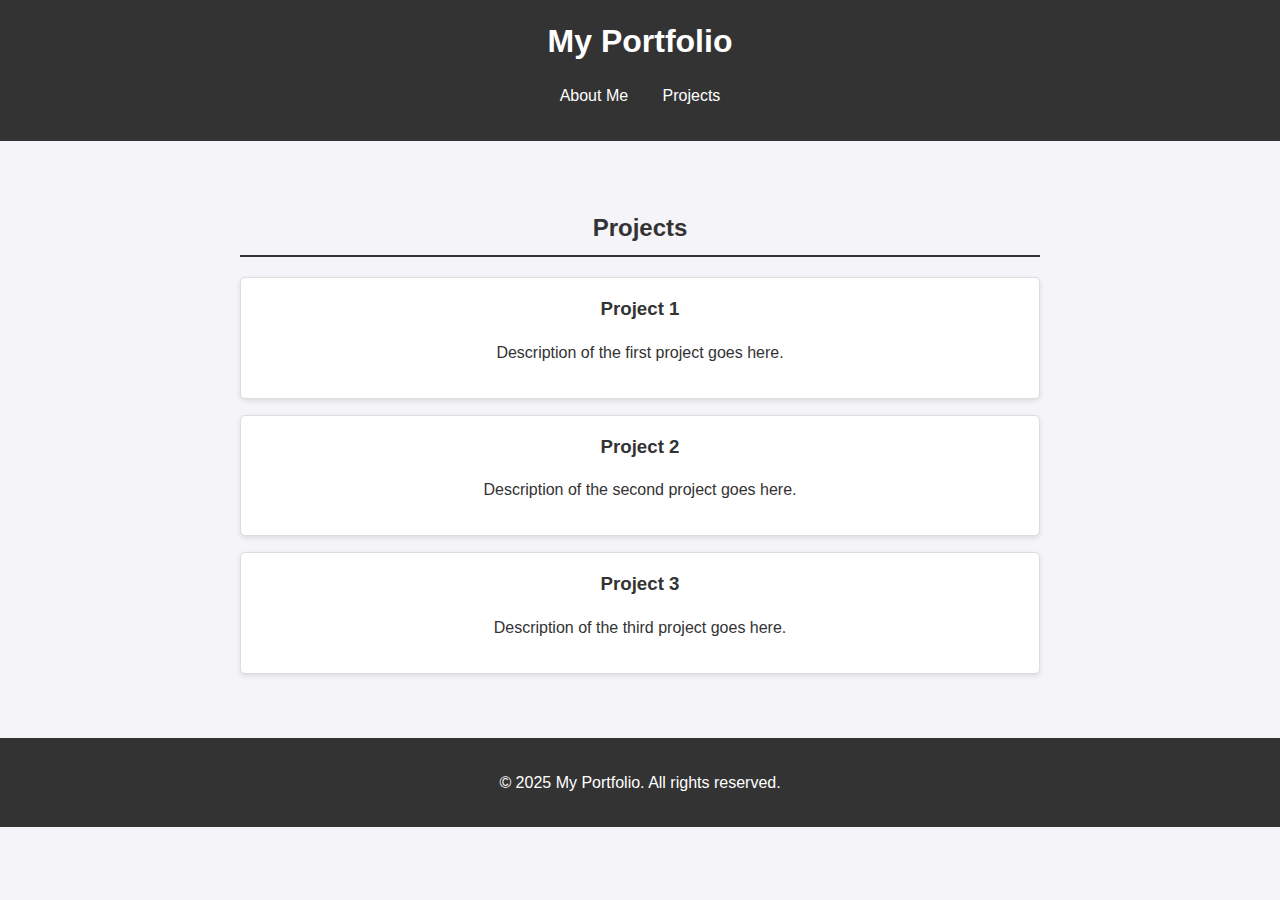
==== index.html @ 5f737262 "multi page structure" ====
<!DOCTYPE html>
<html lang="en">
<head>
    <meta charset="UTF-8">
    <meta name="viewport" content="width=device-width, initial-scale=1.0">
    <title>My Portfolio</title>
    <link rel="stylesheet" href="style.css">
</head>
<body>
    <header>
        <nav>
            <h1>My Portfolio</h1>
            <ul>
                <li><a href="about.html">About Me</a></li>
                <li><a href="#projects">Projects</a></li>
            </ul>
        </nav>
    </header>

    <section id="projects">
        <h2>Projects</h2>
        <div class="project-card">
            <h3>Project 1</h3>
            <p>Description of the first project goes here.</p>
        </div>
        <div class="project-card">
            <h3>Project 2</h3>
            <p>Description of the second project goes here.</p>
        </div>
        <div class="project-card">
            <h3>Project 3</h3>
            <p>Description of the third project goes here.</p>
        </div>
        <!-- Add more project cards as needed -->
    </section>

    <footer>
        <p>© 2025 My Portfolio. All rights reserved.</p>
    </footer>
</body>
</html>
---- style.css ----
/* General Styles */
body {
    font-family: Arial, sans-serif;
    margin: 0;
    padding: 0;
    line-height: 1.6;
    background-color: #f4f4f9;
    color: #333;
}

header {
    background-color: #333;
    color: #fff;
    padding: 1rem 0;
    text-align: center;
}

header h1 {
    margin: 0;
}

header ul {
    list-style: none;
    padding: 0;
}

header ul li {
    display: inline;
    margin: 0 15px;
}

header ul li a {
    color: #fff;
    text-decoration: none;
}

/* Section Styles */
section {
    margin: 2rem auto;
    padding: 1rem;
    max-width: 800px;
    text-align: center;
}

section h2 {
    border-bottom: 2px solid #333;
    padding-bottom: 0.5rem;
}

.project-card {
    background: #fff;
    margin: 1rem auto;
    padding: 1rem;
    border: 1px solid #ddd;
    border-radius: 5px;
    box-shadow: 0 2px 5px rgba(0, 0, 0, 0.1);
}

.project-card h3 {
    margin: 0;
}

footer {
    text-align: center;
    padding: 1rem;
    background-color: #333;
    color: #fff;
}

/* Responsive Design */
@media (max-width: 600px) {
    header ul li {
        display: block;
        margin: 10px 0;
    }
}
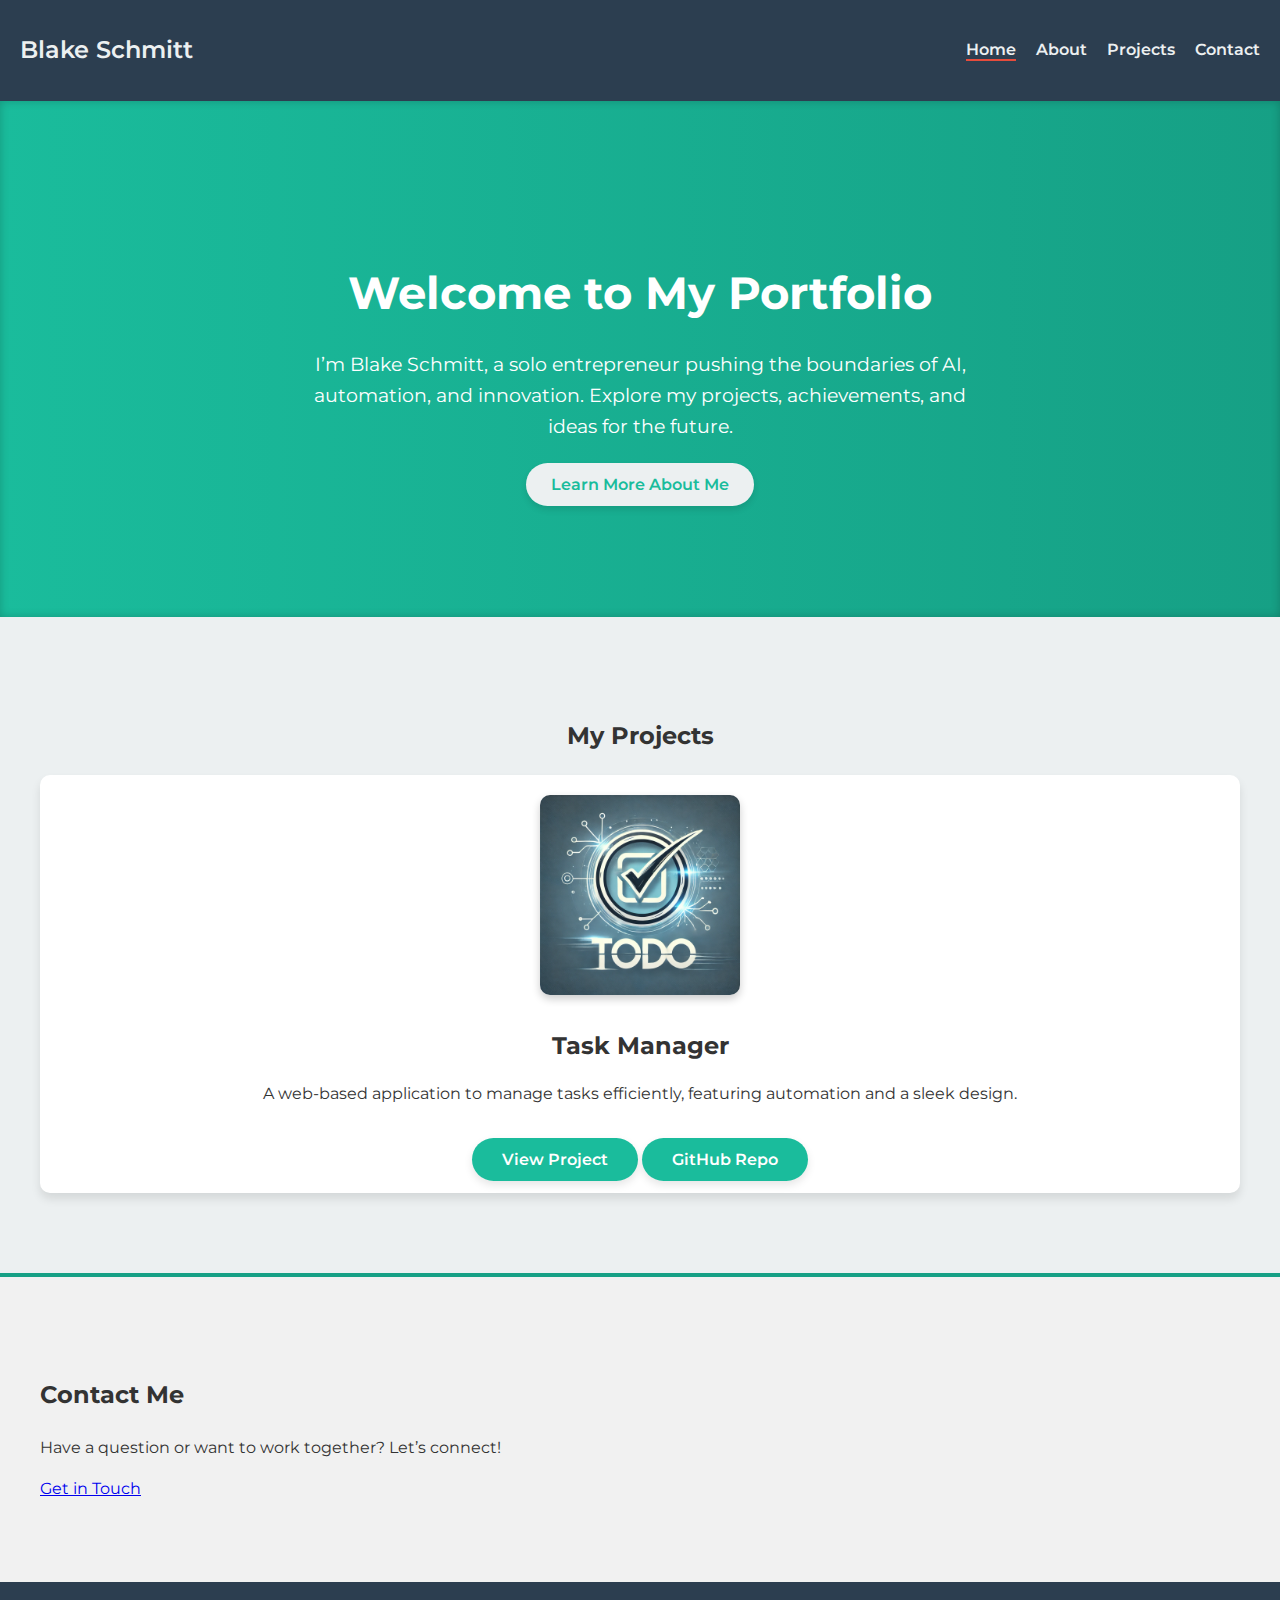
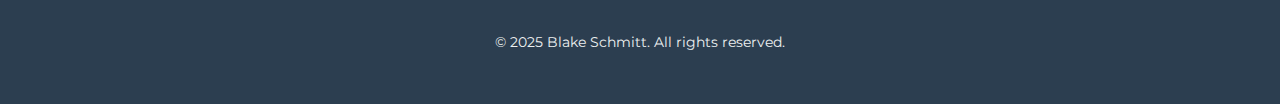
==== commit 11520feb: "Added my First Project to the site, as well as made it visually appealing" ====
--- a/index.html
+++ b/index.html
@@ -3,39 +3,85 @@
 <head>
     <meta charset="UTF-8">
     <meta name="viewport" content="width=device-width, initial-scale=1.0">
-    <title>My Portfolio</title>
-    <link rel="stylesheet" href="style.css">
+    <meta name="description" content="Welcome to my portfolio. Explore my work as a solo entrepreneur, AI enthusiast, and innovator.">
+    <title>Blake Schmitt | Portfolio</title>
+    <link rel="stylesheet" href="assets/css/styles.css">
+    <link rel="preconnect" href="https://fonts.googleapis.com">
+    <link href="https://fonts.googleapis.com/css2?family=Montserrat:wght@400;600&display=swap" rel="stylesheet">
+    <link rel="icon" href="assets/images/favicon.ico" type="image/x-icon">
 </head>
 <body>
+    <!-- Header Section -->
     <header>
-        <nav>
-            <h1>My Portfolio</h1>
-            <ul>
-                <li><a href="about.html">About Me</a></li>
-                <li><a href="#projects">Projects</a></li>
+        <nav class="navbar">
+            <h1 class="logo">Blake Schmitt</h1>
+            <ul class="nav-links">
+                <li><a href="index.html" class="active">Home</a></li>
+                <li><a href="about.html">About</a></li>
+                <li><a href="projects.html">Projects</a></li>
+                <li><a href="contact.html">Contact</a></li>
             </ul>
         </nav>
     </header>
 
-    <section id="projects">
-        <h2>Projects</h2>
-        <div class="project-card">
-            <h3>Project 1</h3>
-            <p>Description of the first project goes here.</p>
+    <!-- Hero Section -->
+    <section id="hero" class="hero-section">
+        <div class="container">
+            <h2>Welcome to My Portfolio</h2>
+            <p>
+                I’m Blake Schmitt, a solo entrepreneur pushing the boundaries of AI, automation, and innovation. Explore my projects, achievements, and ideas for the future.
+            </p>
+            <a href="about.html" class="btn">Learn More About Me</a>
         </div>
-        <div class="project-card">
-            <h3>Project 2</h3>
-            <p>Description of the second project goes here.</p>
-        </div>
-        <div class="project-card">
-            <h3>Project 3</h3>
-            <p>Description of the third project goes here.</p>
-        </div>
-        <!-- Add more project cards as needed -->
     </section>
 
+    <!-- Projects Section -->
+    <section id="projects" class="section projects-section">
+        <div class="container">
+            <h2>My Projects</h2>
+            <div class="project-grid">
+                <!-- Task Manager -->
+                <div class="project">
+                    <picture>
+                        <source srcset="assets/images/Logo.webp" type="image/webp">
+                        <img src="assets/images/Logo.png" alt="Task Manager Logo" class="project-image">
+                    </picture>
+                    <div class="project-details">
+                        <h3>Task Manager</h3>
+                        <p>
+                            A web-based application to manage tasks efficiently, featuring automation and a sleek design.
+                        </p>
+                        <div class="project-links">
+                            <a href="projects/task-manager.html" class="btn">View Project</a>
+                            <a href="https://github.com/blake2731/Task-Manager" class="btn" target="_blank">GitHub Repo</a>
+                        </div>
+                    </div>
+                </div>
+                <!-- Add more projects as needed -->
+            </div>
+        </div>
+    </section>
+
+    <!-- Contact Section -->
+    <section id="contact" class="section contact-section">
+        <div class="container">
+            <h2>Contact Me</h2>
+            <p>
+                Have a question or want to work together? Let’s connect!
+            </p>
+            <div class="contact-links">
+                <a href="contact.html" class="btn">Get in Touch</a>
+            </div>
+        </div>
+    </section>
+
+    <!-- Footer Section -->
     <footer>
-        <p>© 2025 My Portfolio. All rights reserved.</p>
+        <div class="container">
+            <p>&copy; 2025 Blake Schmitt. All rights reserved.</p>
+        </div>
     </footer>
+
+    <script src="assets/js/script.js"></script>
 </body>
 </html>
--- a/assets/css/styles.css
+++ b/assets/css/styles.css
@@ -0,0 +1,424 @@
+/* Global Styles */
+body {
+    font-family: 'Montserrat', sans-serif;
+    margin: 0;
+    padding: 0;
+    background-color: #f8f9fa;
+    color: #333;
+    line-height: 1.6;
+}
+
+.container {
+    max-width: 1200px;
+    margin: 0 auto;
+    padding: 20px;
+}
+
+/* Navbar */
+.navbar {
+    background-color: #2c3e50;
+    padding: 15px 20px;
+    display: flex;
+    justify-content: space-between;
+    align-items: center;
+    color: white;
+    box-shadow: 0 4px 6px rgba(0, 0, 0, 0.1);
+}
+
+.navbar .logo {
+    font-size: 1.5rem;
+    font-weight: 600;
+    color: #ecf0f1;
+}
+
+.navbar .nav-links {
+    list-style: none;
+    display: flex;
+    gap: 20px;
+    padding: 0;
+}
+
+.navbar .nav-links a {
+    color: #ecf0f1;
+    text-decoration: none;
+    font-weight: 600;
+    transition: color 0.3s ease, border-bottom 0.3s ease;
+}
+
+.navbar .nav-links a:hover {
+    color: #1abc9c;
+    border-bottom: 2px solid #1abc9c;
+}
+
+.navbar .nav-links a.active {
+    border-bottom: 2px solid #e74c3c;
+}
+
+/* Sections */
+.section {
+    padding: 60px 20px;
+}
+
+.section-heading {
+    font-size: 2.5rem;
+    text-align: center;
+    margin-bottom: 30px;
+    color: #2c3e50;
+    text-shadow: 1px 1px 6px rgba(0, 0, 0, 0.1);
+}
+
+/* Hero Section */
+.hero-section {
+    background: linear-gradient(to right, #1abc9c, #16a085);
+    color: white;
+    text-align: center;
+    padding: 100px 20px;
+    box-shadow: inset 0 0 10px rgba(0, 0, 0, 0.2);
+}
+
+.hero-section h2 {
+    font-size: 2.8rem;
+    margin-bottom: 20px;
+}
+
+.hero-section p {
+    font-size: 1.2rem;
+    margin: 0 auto 30px;
+    max-width: 700px;
+}
+
+.hero-section .btn {
+    background-color: #ecf0f1;
+    color: #1abc9c;
+    padding: 12px 25px;
+    border-radius: 50px;
+    font-weight: 600;
+    text-decoration: none;
+    box-shadow: 0 4px 6px rgba(0, 0, 0, 0.1);
+    transition: background-color 0.3s ease, transform 0.3s ease;
+}
+
+.hero-section .btn:hover {
+    background-color: #bdc3c7;
+    transform: scale(1.1);
+}
+
+/* About Section */
+.about-section {
+    background: linear-gradient(to right, #eef2f3, #ffffff);
+    position: relative;
+    padding: 80px 20px;
+}
+
+.about-section::before, .about-section::after {
+    content: '';
+    position: absolute;
+    width: 100%;
+    height: 50px;
+    background: linear-gradient(to right, #1abc9c1f, #16a085);
+    clip-path: polygon(0 0, 100% 0, 100% 50%, 0 100%);
+    z-index: -1;
+}
+
+.about-section .about-content {
+    background: white;
+    padding: 30px;
+    border-radius: 12px;
+    box-shadow: 0 4px 8px rgba(0, 0, 0, 0.1);
+    text-align: justify;
+    line-height: 1.8;
+}
+
+.about-content h3 {
+    font-size: 1.5rem;
+    color: #16a085;
+    margin-bottom: 15px;
+}
+
+.about-content p {
+    margin-bottom: 20px;
+}
+
+/* Projects Section */
+.projects-section {
+    background-color: #ecf0f1;
+    text-align: center;
+    padding: 60px 20px;
+}
+
+.project-grid {
+    display: grid;
+    grid-template-columns: repeat(auto-fit, minmax(300px, 1fr));
+    gap: 20px;
+}
+
+.project {
+    background: white;
+    padding: 20px;
+    border-radius: 10px;
+    box-shadow: 0 6px 10px rgba(0, 0, 0, 0.1);
+    transition: transform 0.3s ease, box-shadow 0.3s ease;
+}
+
+.project:hover {
+    transform: translateY(-5px);
+    box-shadow: 0 10px 15px rgba(0, 0, 0, 0.2);
+}
+
+.project-image {
+    width: 40%;
+    max-width: 200px;
+    border-radius: 8px;
+    box-shadow: 0 4px 6px rgba(0, 0, 0, 0.1);
+    transition: transform 0.3s ease;
+}
+
+.project-image:hover {
+    transform: scale(1.05);
+}
+
+.project h3 {
+    margin-bottom: 15px;
+    font-size: 1.5rem;
+}
+
+.project p {
+    font-size: 1rem;
+    margin-bottom: 20px;
+}
+
+.project-links .btn {
+    background-color: #1abc9c;
+    color: white;
+    padding: 10px 20px;
+    border-radius: 5px;
+    text-decoration: none;
+    font-weight: 600;
+    transition: background-color 0.3s ease, transform 0.3s ease;
+}
+
+.project-links .btn:hover {
+    background-color: #16a085;
+    transform: scale(1.1);
+}
+
+/* Gallery Section */
+.gallery-section {
+    background-color: #ecf0f1;
+    text-align: center;
+    padding: 60px 20px;
+}
+
+.gallery-grid {
+    display: grid;
+    grid-template-columns: repeat(auto-fit, minmax(300px, 1fr));
+    gap: 20px;
+}
+
+.gallery-grid img {
+    width: 100%;
+    border-radius: 8px;
+    box-shadow: 0 4px 8px rgba(0, 0, 0, 0.1);
+    transition: transform 0.3s ease;
+}
+.gallery-heading {
+    font-size: 1.8rem;
+    margin-bottom: 30px;
+    color: #2c3e50;
+    text-shadow: 1px 1px 4px rgba(0, 0, 0, 0.1);
+}
+.gallery-item {
+    width: 100%;
+    border-radius: 8px;
+    box-shadow: 0 4px 8px rgba(0, 0, 0, 0.1);
+    transition: transform 0.3s ease, box-shadow 0.3s ease;
+}
+.gallery-item:hover {
+    transform: scale(1.05);
+    box-shadow: 0 8px 12px rgba(0, 0, 0, 0.2);
+}
+
+.gallery-grid img:hover {
+    transform: scale(1.05);
+}
+
+/* Contact Section */
+.contact-section {
+    background-color: #f1f1f1;
+    padding: 60px 20px;
+    border-top: 4px solid #16a085;
+}
+
+.contact-form {
+    max-width: 600px;
+    margin: 0 auto;
+    background: white;
+    padding: 20px;
+    border-radius: 10px;
+    box-shadow: 0 4px 8px rgba(0, 0, 0, 0.1);
+}
+
+.contact-form .form-group {
+    margin-bottom: 20px;
+}
+
+.contact-form label {
+    font-weight: 600;
+    margin-bottom: 8px;
+    color: #2c3e50;
+}
+
+.contact-form input, .contact-form textarea {
+    width: 100%;
+    padding: 12px;
+    border: 1px solid #bdc3c7;
+    border-radius: 5px;
+}
+
+.contact-form input:focus, .contact-form textarea:focus {
+    border-color: #1abc9c;
+    box-shadow: 0 0 8px rgba(26, 188, 156, 0.5);
+    outline: none;
+}
+
+.contact-form button {
+    background-color: #1abc9c;
+    color: white;
+    padding: 12px 25px;
+    border-radius: 50px;
+    font-weight: 600;
+    border: none;
+    transition: background-color 0.3s ease, transform 0.3s ease;
+}
+
+.contact-form button:hover {
+    background-color: #16a085;
+    transform: scale(1.1);
+}
+
+/* Footer */
+footer {
+    background-color: #2c3e50;
+    color: #ecf0f1;
+    text-align: center;
+    padding: 15px 0;
+    font-size: 0.9rem;
+}
+
+/* Lightbox Effect */
+.lightbox img {
+    cursor: zoom-in;
+}
+
+.lightbox:focus img {
+    transform: scale(1.2);
+    transition: transform 0.3s ease;
+    outline: none;
+}
+
+.lightbox:hover img {
+    box-shadow: 0 8px 15px rgba(0, 0, 0, 0.3);
+}
+/* Key Features and Technologies Styling */
+.features-tools-wrapper {
+    display: grid;
+    grid-template-columns: repeat(auto-fit, minmax(300px, 1fr));
+    gap: 20px;
+    margin-top: 30px;
+}
+
+.features, .tools {
+    background: #ffffff;
+    border-radius: 12px;
+    padding: 25px;
+    box-shadow: 0 4px 8px rgba(0, 0, 0, 0.1);
+    transition: transform 0.3s ease, box-shadow 0.3s ease;
+}
+
+.features:hover, .tools:hover {
+    transform: translateY(-5px);
+    box-shadow: 0 8px 15px rgba(0, 0, 0, 0.2);
+}
+
+.features h3, .tools h3 {
+    color: #1abc9c;
+    margin-bottom: 20px;
+    text-align: center;
+    font-size: 1.5rem;
+    font-weight: 600;
+    text-shadow: 1px 1px 2px rgba(0, 0, 0, 0.1);
+}
+
+.feature-list, .tools-list {
+    list-style: none;
+    padding: 0;
+}
+
+.feature-list li, .tools-list li {
+    display: flex;
+    align-items: center;
+    margin-bottom: 15px;
+    font-size: 1.1rem;
+    color: #333;
+}
+
+.feature-list li i, .tools-list li i {
+    color: #1abc9c;
+    font-size: 1.3rem;
+    margin-right: 10px;
+}
+
+/* Project Links */
+.project-links {
+    text-align: center;
+    margin-top: 40px;
+}
+
+.project-links .btn {
+    background-color: #1abc9c;
+    color: white;
+    padding: 12px 30px;
+    font-size: 1rem;
+    border-radius: 50px;
+    text-decoration: none;
+    font-weight: 600;
+    box-shadow: 0 4px 8px rgba(0, 0, 0, 0.1);
+    transition: transform 0.3s ease, background-color 0.3s ease;
+}
+
+.project-links .btn:hover {
+    background-color: #16a085;
+    transform: scale(1.1);
+}
+
+.project-links .btn i {
+    margin-right: 8px;
+}
+
+/* Center the Image Container */
+.image-container {
+    display: flex; /* Flexbox for centering */
+    justify-content: center; /* Center horizontally */
+    align-items: center; /* Center vertically */
+    margin: 40px auto; /* Add spacing and center the container itself */
+    max-width: 300px; /* Optional: Limit the maximum size of the image */
+}
+
+/* Style the Image */
+.project-image {
+    width: 100%; /* Make the image responsive */
+    height: auto; /* Maintain aspect ratio */
+    border-radius: 10px; /* Optional: Rounded corners */
+    box-shadow: 0 4px 8px rgba(0, 0, 0, 0.2); /* Add a subtle shadow for better visuals */
+    transition: transform 0.3s ease, box-shadow 0.3s ease; /* Smooth hover effects */
+}
+
+/* Hover Effect */
+.project-image:hover {
+    transform: scale(1.05); /* Slight zoom on hover */
+    box-shadow: 0 8px 16px rgba(0, 0, 0, 0.3); /* Enhance shadow on hover */
+}
+
+
+/* Icons */
+@import url('https://cdnjs.cloudflare.com/ajax/libs/font-awesome/6.0.0/css/all.min.css');
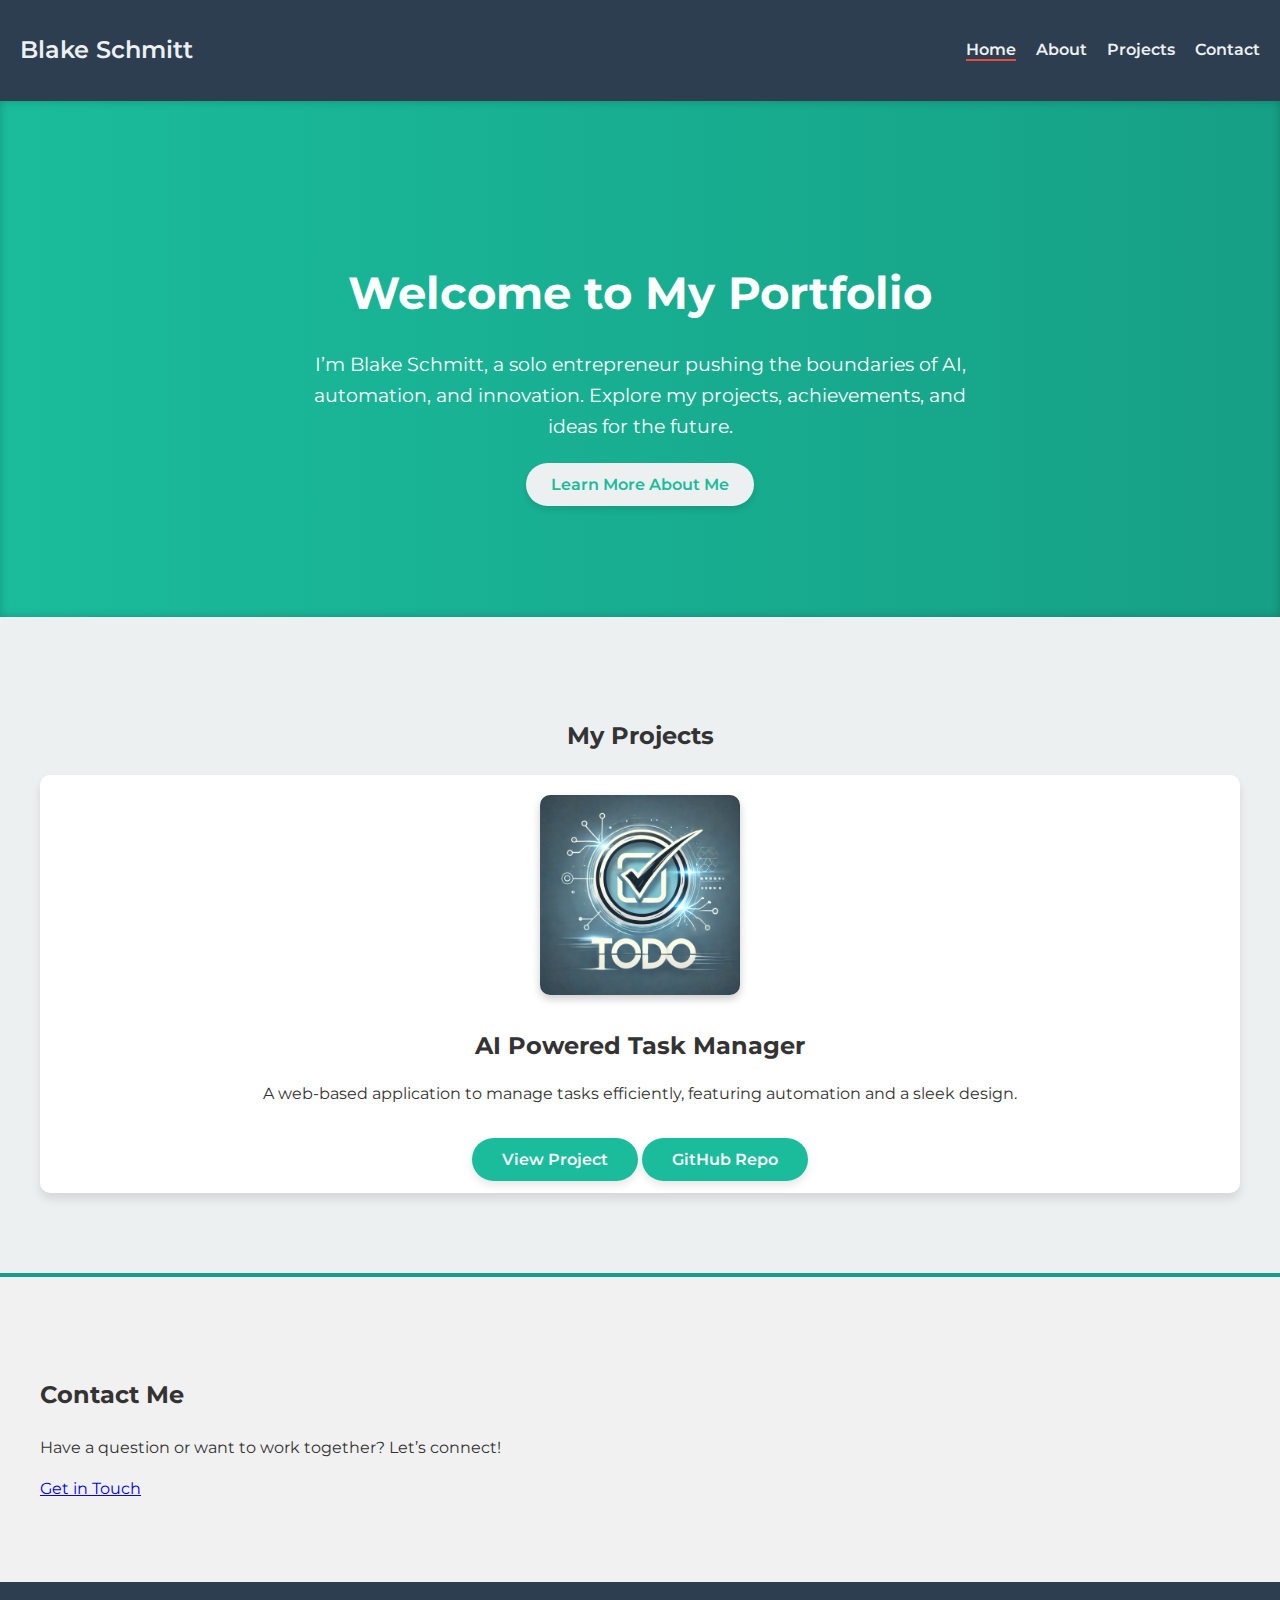
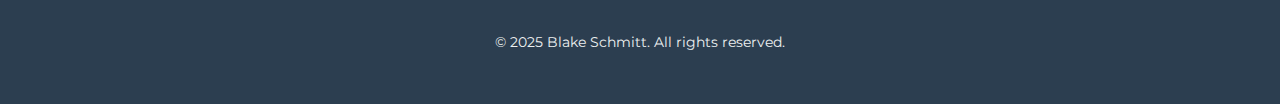
==== commit 745262d3: "Deleted a placeholder" ====
--- a/index.html
+++ b/index.html
@@ -47,7 +47,7 @@
                         <img src="assets/images/Logo.png" alt="Task Manager Logo" class="project-image">
                     </picture>
                     <div class="project-details">
-                        <h3>Task Manager</h3>
+                        <h3>AI Powered Task Manager</h3>
                         <p>
                             A web-based application to manage tasks efficiently, featuring automation and a sleek design.
                         </p>
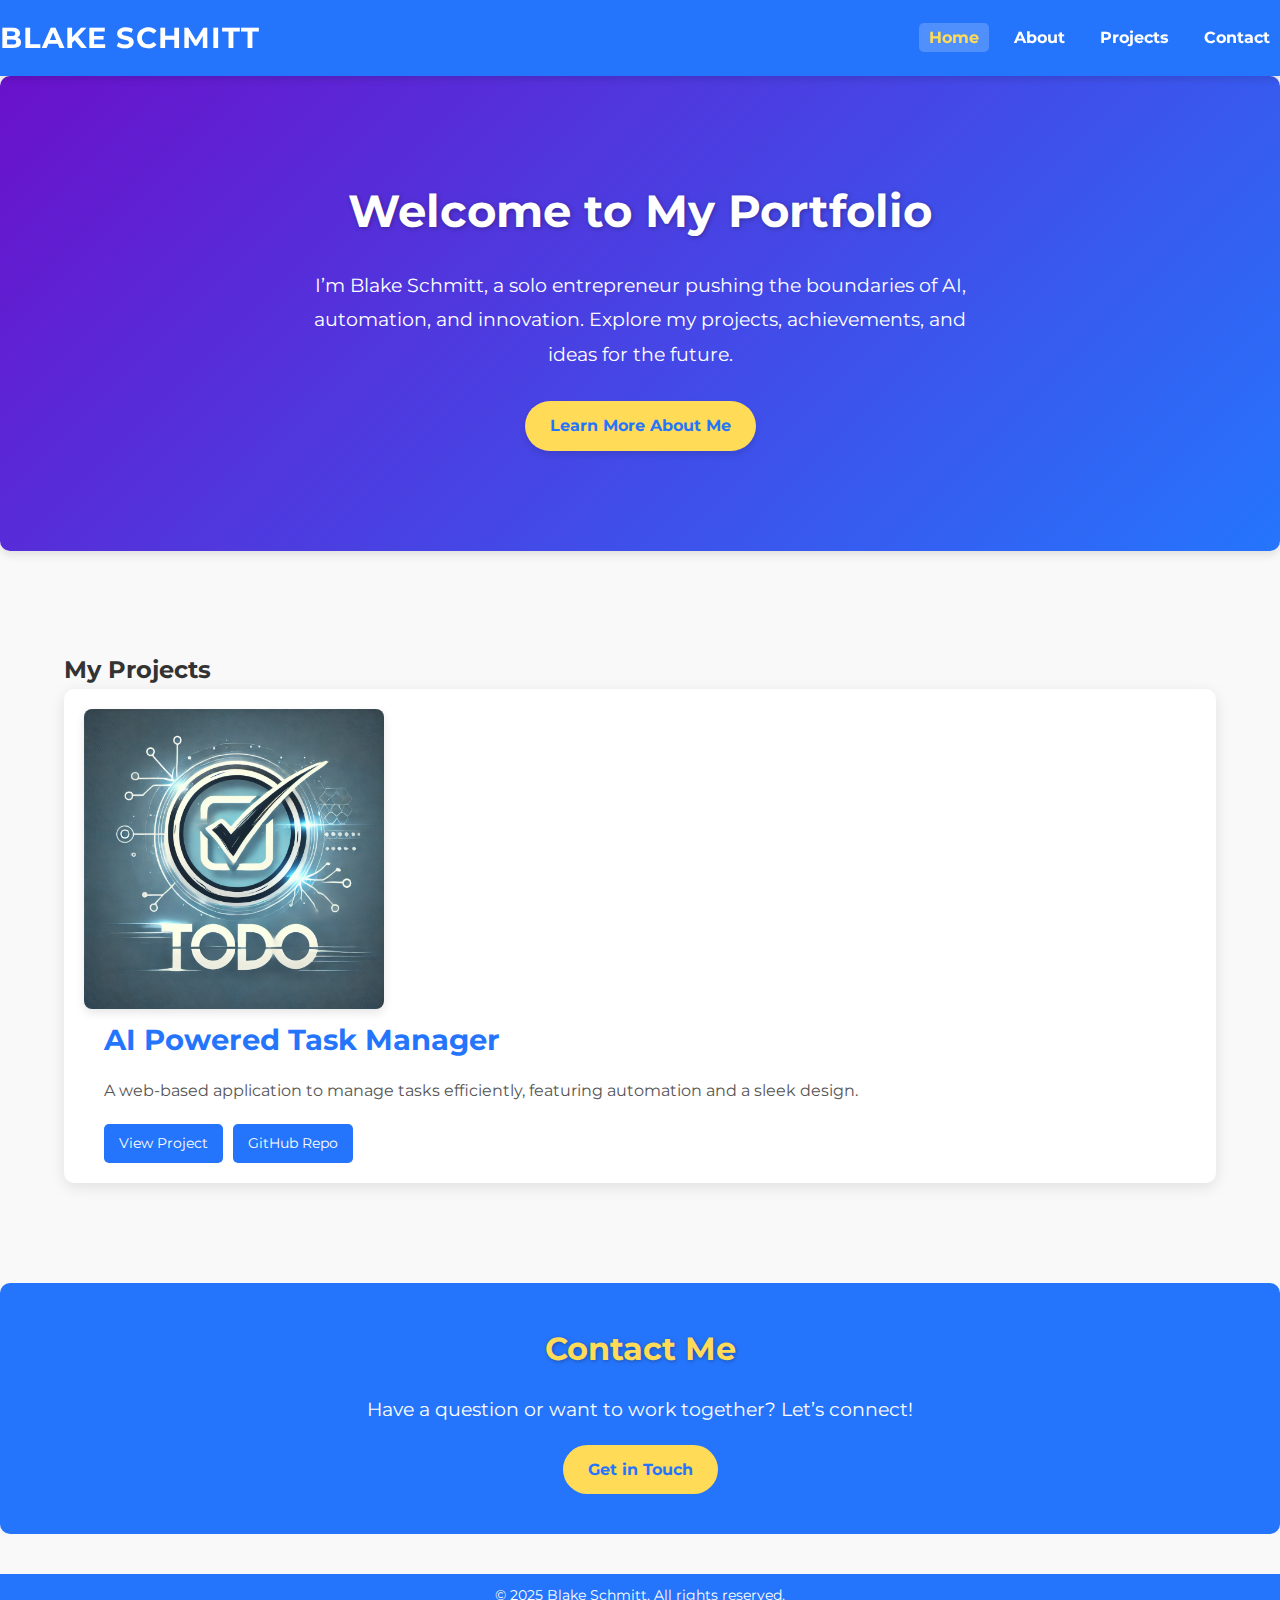
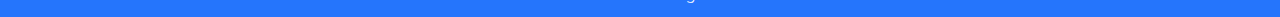
==== commit 96df7aa9: "Refactored css to make it easier to find styles for each page and make it easy to add onto later." ====
--- a/index.html
+++ b/index.html
@@ -5,7 +5,8 @@
     <meta name="viewport" content="width=device-width, initial-scale=1.0">
     <meta name="description" content="Welcome to my portfolio. Explore my work as a solo entrepreneur, AI enthusiast, and innovator.">
     <title>Blake Schmitt | Portfolio</title>
-    <link rel="stylesheet" href="assets/css/styles.css">
+    <link rel="stylesheet" href="assets/css/global.css">
+    <link rel="stylesheet" href="assets/css/index.css">
     <link rel="preconnect" href="https://fonts.googleapis.com">
     <link href="https://fonts.googleapis.com/css2?family=Montserrat:wght@400;600&display=swap" rel="stylesheet">
     <link rel="icon" href="assets/images/favicon.ico" type="image/x-icon">
--- a/assets/css/global.css
+++ b/assets/css/global.css
@@ -0,0 +1,189 @@
+/* Reset Styles */
+* {
+    margin: 0;
+    padding: 0;
+    box-sizing: border-box;
+}
+
+/* Global Body Styling */
+body {
+    font-family: 'Montserrat', sans-serif;
+    line-height: 1.6;
+    color: #333;
+    background-color: #f9f9f9;
+    margin: 0;
+    display: flex;
+    flex-direction: column;
+    min-height: 100vh;
+}
+
+/* Container */
+.container {
+    max-width: 1200px;
+    width: 90%;
+    margin: 0 auto;
+}
+
+/* Header Styling */
+header {
+    background: #2575fc;
+    color: #fff;
+    padding: 15px 0;
+    position: sticky;
+    top: 0;
+    z-index: 100;
+    box-shadow: 0px 4px 8px rgba(0, 0, 0, 0.1);
+}
+
+.navbar {
+    display: flex;
+    justify-content: space-between;
+    align-items: center;
+    flex-wrap: wrap; /* Ensures wrapping on smaller screens */
+}
+
+.logo {
+    font-size: 1.5rem;
+    font-weight: 600;
+    text-transform: uppercase;
+}
+
+.nav-links {
+    list-style: none;
+    display: flex;
+    flex-wrap: wrap; /* Wrap links if needed */
+    gap: 15px; /* Spacing between links */
+}
+
+.nav-links li {
+    margin: 0;
+}
+
+.nav-links a {
+    text-decoration: none;
+    color: #fff;
+    font-weight: 500;
+    padding: 5px 10px;
+    transition: color 0.3s, background 0.3s;
+    border-radius: 5px;
+}
+
+.nav-links a:hover,
+.nav-links a.active {
+    color: #ffdb58;
+    background: rgba(255, 255, 255, 0.2);
+}
+
+/* Footer Styling */
+footer {
+    background: #2575fc;
+    color: #fff;
+    text-align: center;
+    padding: 10px 0;
+    font-size: 0.9rem;
+    margin-top: auto;
+}
+
+/* Utility Classes */
+.text-center {
+    text-align: center;
+}
+
+.btn {
+    display: inline-block;
+    background: #2575fc;
+    color: #fff;
+    font-size: 1rem;
+    padding: 10px 20px;
+    border: none;
+    border-radius: 5px;
+    text-decoration: none;
+    cursor: pointer;
+    transition: background 0.3s, transform 0.3s;
+}
+
+.btn:hover {
+    background: #6a11cb;
+    transform: translateY(-3px);
+}
+
+.btn-secondary {
+    background: #f5f5f5;
+    color: #333;
+    border: 2px solid #ddd;
+}
+
+.btn-secondary:hover {
+    background: #eaeaea;
+}
+
+/* Form Styling */
+input, textarea {
+    width: 100%;
+    padding: 12px;
+    margin-bottom: 15px;
+    border: 1px solid #ddd;
+    border-radius: 5px;
+    font-size: 1rem;
+}
+
+input:focus,
+textarea:focus {
+    border-color: #2575fc;
+    outline: none;
+    box-shadow: 0px 0px 8px rgba(37, 117, 252, 0.5);
+}
+
+textarea {
+    resize: none;
+}
+
+/* Responsive Grid */
+.grid {
+    display: grid;
+    gap: 20px;
+}
+
+.grid-2 {
+    grid-template-columns: repeat(2, 1fr);
+}
+
+.grid-3 {
+    grid-template-columns: repeat(3, 1fr);
+}
+
+.grid-4 {
+    grid-template-columns: repeat(4, 1fr);
+}
+
+/* Media Queries */
+@media (max-width: 768px) {
+    .navbar {
+        flex-direction: column; /* Stack the navbar items */
+        align-items: center;
+    }
+
+    .nav-links {
+        flex-direction: column; /* Stack links on smaller screens */
+        gap: 10px;
+    }
+
+    .grid-2, .grid-3, .grid-4 {
+        grid-template-columns: 1fr; /* Make all grid items stack */
+    }
+}
+
+@media (max-width: 480px) {
+    body {
+        font-size: 14px;
+    }
+
+    .btn {
+        padding: 8px 15px;
+        font-size: 0.9rem;
+    }
+
+    .logo {
+        font-size: 1.2rem;
+    }
+}
--- a/assets/css/index.css
+++ b/assets/css/index.css
@@ -0,0 +1,276 @@
+/* Global Styles */
+body {
+    font-family: 'Montserrat', sans-serif;
+    line-height: 1.6;
+    color: #333;
+    background-color: #f9f9f9;
+    margin: 0;
+    display: flex;
+    flex-direction: column;
+    min-height: 100vh;
+}
+
+.container {
+    max-width: 1200px;
+    width: 90%;
+    margin: 0 auto;
+}
+
+/* Header */
+header {
+    background-color: #2575fc;
+    color: white;
+    padding: 15px 0;
+    box-shadow: 0 4px 6px rgba(0, 0, 0, 0.1);
+    position: sticky;
+    top: 0;
+    z-index: 100;
+}
+
+.navbar {
+    display: flex;
+    justify-content: space-between;
+    align-items: center;
+}
+
+.navbar .logo {
+    font-size: 1.8rem;
+    font-weight: bold;
+    text-transform: uppercase;
+    letter-spacing: 1px;
+}
+
+.navbar .nav-links {
+    list-style: none;
+    display: flex;
+    gap: 15px;
+    margin: 0;
+}
+
+.navbar .nav-links a {
+    color: white;
+    text-decoration: none;
+    font-weight: bold;
+    padding: 5px 10px;
+    border-radius: 5px;
+    transition: background 0.3s ease, color 0.3s ease;
+}
+
+.navbar .nav-links a:hover,
+.navbar .nav-links a.active {
+    background: rgba(255, 255, 255, 0.2);
+    color: #ffdb58;
+}
+
+/* Hero Section */
+.hero-section {
+    background: linear-gradient(135deg, #6a11cb, #2575fc);
+    color: white;
+    text-align: center;
+    padding: 100px 20px;
+    margin-bottom: 40px;
+    border-radius: 10px;
+    box-shadow: 0 4px 10px rgba(0, 0, 0, 0.1);
+}
+
+.hero-section h2 {
+    font-size: 2.8rem;
+    margin-bottom: 20px;
+    text-shadow: 1px 1px 5px rgba(0, 0, 0, 0.3);
+}
+
+.hero-section p {
+    font-size: 1.2rem;
+    line-height: 1.8;
+    max-width: 700px;
+    margin: 0 auto 30px auto;
+}
+
+.hero-section .btn {
+    display: inline-block;
+    background: #ffdb58;
+    color: #2575fc;
+    padding: 12px 25px;
+    border-radius: 50px;
+    font-weight: bold;
+    text-decoration: none;
+    box-shadow: 0 4px 6px rgba(0, 0, 0, 0.1);
+    transition: background 0.3s ease, transform 0.3s ease;
+}
+
+.hero-section .btn:hover {
+    background: white;
+    transform: scale(1.05);
+}
+
+/* Projects Section */
+/* Projects Section */
+.projects-section {
+    padding: 60px 0;
+    background: #f9f9f9;
+}
+
+.section-heading {
+    font-size: 2rem;
+    margin-bottom: 40px;
+    text-align: center;
+    color: #333;
+    text-transform: uppercase;
+    letter-spacing: 1px;
+}
+
+.project-grid {
+    display: flex;
+    align-items: center;
+    justify-content: space-between;
+    gap: 20px;
+    background: white;
+    border-radius: 10px;
+    padding: 20px;
+    box-shadow: 0 4px 15px rgba(0, 0, 0, 0.1);
+}
+
+.project-image {
+    width: 40%;
+    max-width: 300px; /* Limit the image size */
+    height: auto;
+    border-radius: 8px;
+    box-shadow: 0 4px 10px rgba(0, 0, 0, 0.1);
+    transition: transform 0.3s ease;
+}
+
+.project-image:hover {
+    transform: scale(1.05);
+}
+
+.project-details {
+    flex: 1;
+    padding-left: 20px;
+}
+
+.project-details h3 {
+    font-size: 1.8rem;
+    color: #2575fc;
+    margin-bottom: 15px;
+}
+
+.project-details p {
+    font-size: 1rem;
+    color: #555;
+    line-height: 1.6;
+    margin-bottom: 20px;
+}
+
+.project-links {
+    display: flex;
+    gap: 10px;
+    margin-top: 10px;
+}
+
+.project-links .btn {
+    background: #2575fc;
+    color: white;
+    font-size: 0.9rem;
+    padding: 8px 15px;
+    border-radius: 5px;
+    text-decoration: none;
+    transition: background 0.3s ease, transform 0.3s ease;
+}
+
+.project-links .btn:hover {
+    background: #6a11cb;
+    transform: scale(1.05);
+}
+
+/* Contact Section */
+.contact-section {
+    padding: 40px 20px;
+    background: #2575fc;
+    color: white;
+    text-align: center;
+    border-radius: 10px;
+    margin-top: 40px;
+}
+
+.contact-section h2 {
+    font-size: 2rem;
+    margin-bottom: 20px;
+    color: #ffdb58;
+    text-shadow: 1px 1px 4px rgba(0, 0, 0, 0.3);
+}
+
+.contact-section p {
+    font-size: 1.2rem;
+    margin-bottom: 20px;
+}
+
+.contact-links .btn {
+    background: #ffdb58;
+    color: #2575fc;
+    padding: 12px 25px;
+    border-radius: 50px;
+    font-weight: bold;
+    text-decoration: none;
+    transition: background 0.3s ease, transform 0.3s ease;
+}
+
+.contact-links .btn:hover {
+    background: white;
+    transform: scale(1.05);
+}
+
+/* Footer */
+footer {
+    background: #2575fc;
+    color: white;
+    text-align: center;
+    padding: 10px 0;
+    font-size: 0.9rem;
+    margin-top: 40px;
+}
+
+/* Responsive Design */
+@media (max-width: 768px) {
+    .hero-section h2 {
+        font-size: 2.2rem;
+    }
+
+    .hero-section p {
+        font-size: 1rem;
+    }
+
+@media (max-width: 768px) {
+    .project-grid {
+        flex-direction: column;
+        text-align: center;
+    }
+
+    .project-image {
+        margin: 0 auto 20px auto;
+        width: 60%;
+    }
+
+    .project-details {
+        padding: 0;
+    }
+}
+
+    .contact-section h2 {
+        font-size: 1.8rem;
+    }
+}
+
+@media (max-width: 480px) {
+    .hero-section h2 {
+        font-size: 2rem;
+    }
+
+    .hero-section p {
+        font-size: 0.9rem;
+    }
+
+    .btn {
+        font-size: 0.8rem;
+        padding: 8px 15px;
+    }
+}
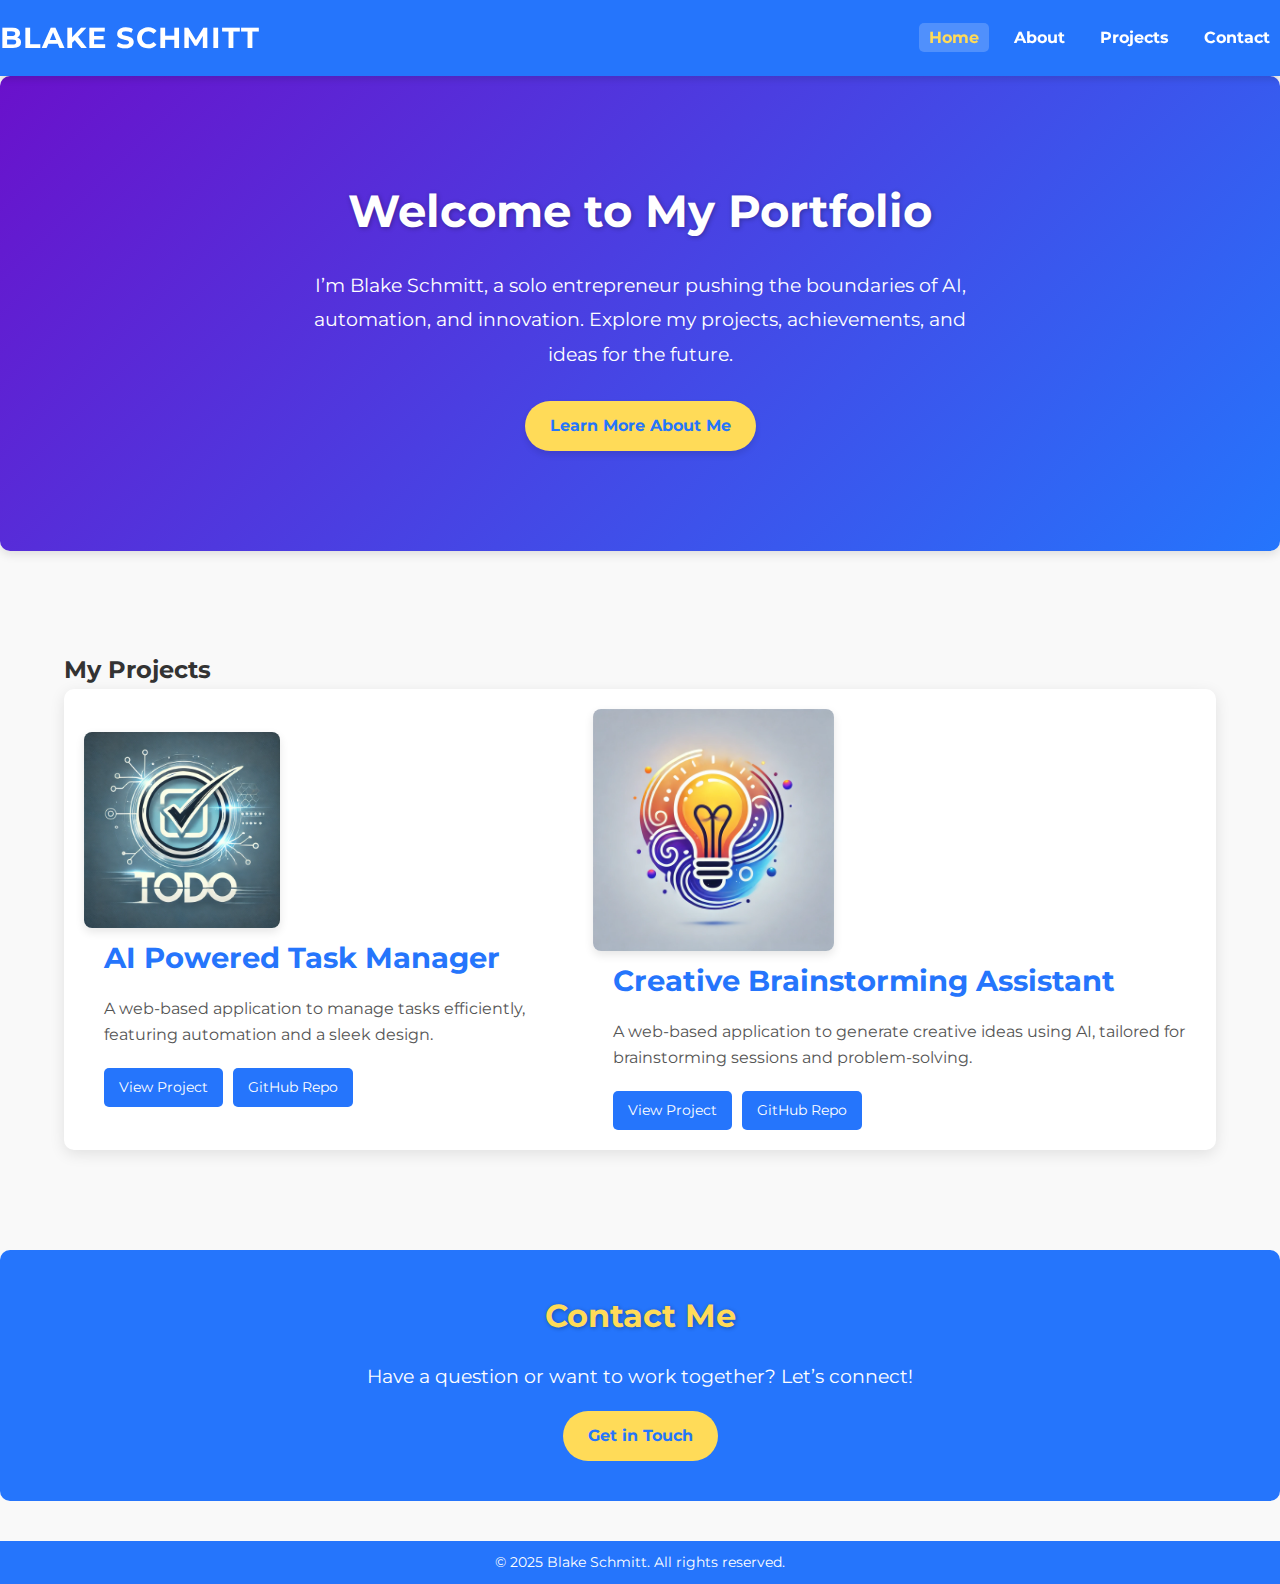
==== commit 6736bda0: "Added a new project to my portfolio!" ====
--- a/index.html
+++ b/index.html
@@ -37,31 +37,52 @@
     </section>
 
     <!-- Projects Section -->
-    <section id="projects" class="section projects-section">
-        <div class="container">
-            <h2>My Projects</h2>
-            <div class="project-grid">
-                <!-- Task Manager -->
-                <div class="project">
-                    <picture>
-                        <source srcset="assets/images/Logo.webp" type="image/webp">
-                        <img src="assets/images/Logo.png" alt="Task Manager Logo" class="project-image">
-                    </picture>
-                    <div class="project-details">
-                        <h3>AI Powered Task Manager</h3>
-                        <p>
-                            A web-based application to manage tasks efficiently, featuring automation and a sleek design.
-                        </p>
-                        <div class="project-links">
-                            <a href="projects/task-manager.html" class="btn">View Project</a>
-                            <a href="https://github.com/blake2731/Task-Manager" class="btn" target="_blank">GitHub Repo</a>
-                        </div>
+<!-- Projects Section -->
+<section id="projects" class="section projects-section">
+    <div class="container">
+        <h2>My Projects</h2>
+        <div class="project-grid">
+
+            <!-- Task Manager -->
+            <div class="project">
+                <picture>
+                    <source srcset="assets/images/ToDoLogo.webp" type="image/webp">
+                    <img src="assets/images/ToDoLogo.png" alt="Task Manager Logo" class="project-image">
+                </picture>
+                <div class="project-details">
+                    <h3>AI Powered Task Manager</h3>
+                    <p>
+                        A web-based application to manage tasks efficiently, featuring automation and a sleek design.
+                    </p>
+                    <div class="project-links">
+                        <a href="projects/task-manager.html" class="btn">View Project</a>
+                        <a href="https://github.com/blake2731/Task-Manager" class="btn" target="_blank">GitHub Repo</a>
                     </div>
                 </div>
-                <!-- Add more projects as needed -->
             </div>
+
+            <!-- Creative Brainstorming Assistant -->
+            <div class="project">
+                <picture>
+                    <source srcset="assets/images/CreativeBrainstormLogo.webp" type="image/webp">
+                    <img src="assets/images/CreativeBrainstormLogo.png" alt="Creative Brainstorming Assistant Logo" class="project-image">
+                </picture>
+                <div class="project-details">
+                    <h3>Creative Brainstorming Assistant</h3>
+                    <p>
+                        A web-based application to generate creative ideas using AI, tailored for brainstorming sessions and problem-solving.
+                    </p>
+                    <div class="project-links">
+                        <a href="projects/creative-brainstorm.html" class="btn">View Project</a>
+                        <a href="https://github.com/blake2731/creative-brainstorm-AI" class="btn" target="_blank">GitHub Repo</a>
+                    </div>
+                </div>
+            </div>
+
         </div>
-    </section>
+    </div>
+</section>
+
 
     <!-- Contact Section -->
     <section id="contact" class="section contact-section">
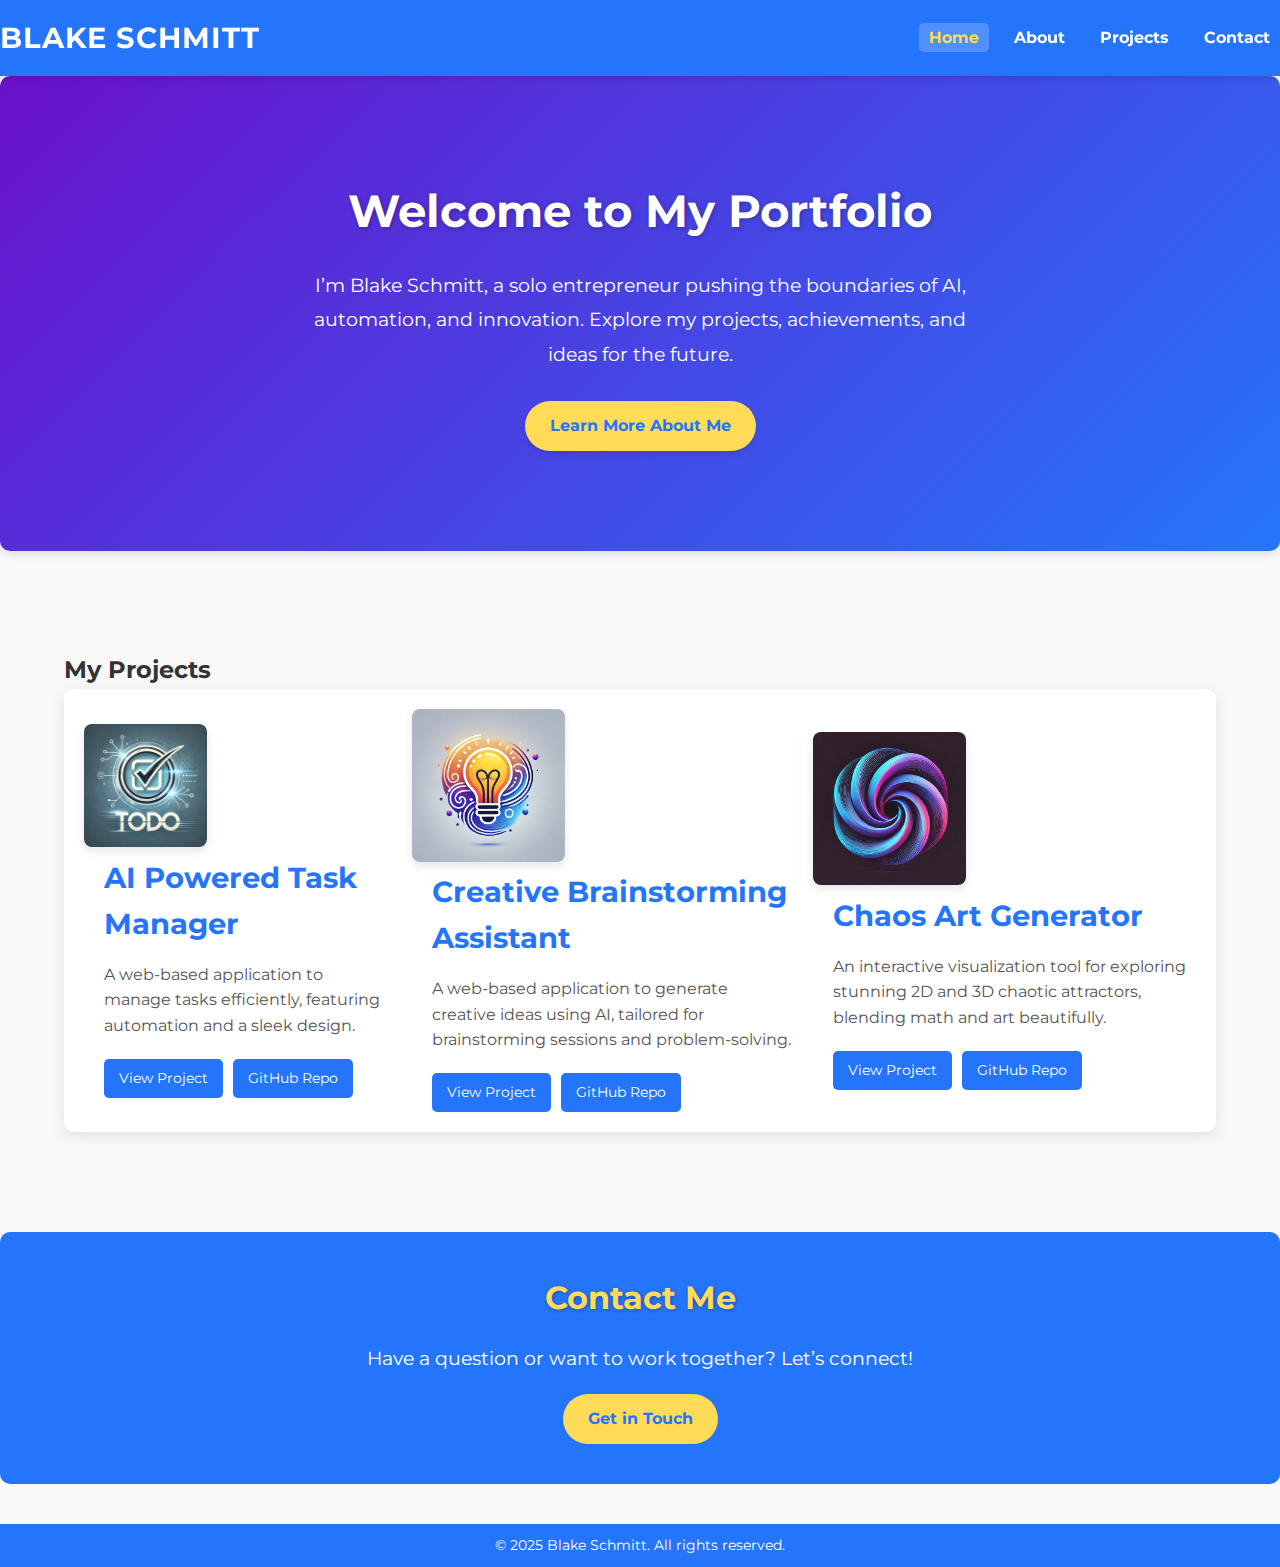
==== commit 1864b041: "added my Chaos Art Project!" ====
--- a/index.html
+++ b/index.html
@@ -78,6 +78,23 @@
                     </div>
                 </div>
             </div>
+            <!-- Chaos Art Generator -->
+            <div class="project">
+                <picture>
+                    <source srcset="assets/images/ChaosArtLogo.webp" type="image/webp">
+                    <img src="assets/images/ChaosArtLogo.png" alt="Chaos Art Generator Logo" class="project-image">
+                </picture>
+                <div class="project-details">
+                    <h3>Chaos Art Generator</h3>
+                    <p>
+                        An interactive visualization tool for exploring stunning 2D and 3D chaotic attractors, blending math and art beautifully.
+                    </p>
+                    <div class="project-links">
+                        <a href="projects/chaos-art.html" class="btn">View Project</a>
+                        <a href="https://github.com/blake2731/Chaos-Generator" class="btn" target="_blank">GitHub Repo</a>
+                    </div>
+                </div>
+            </div>
 
         </div>
     </div>
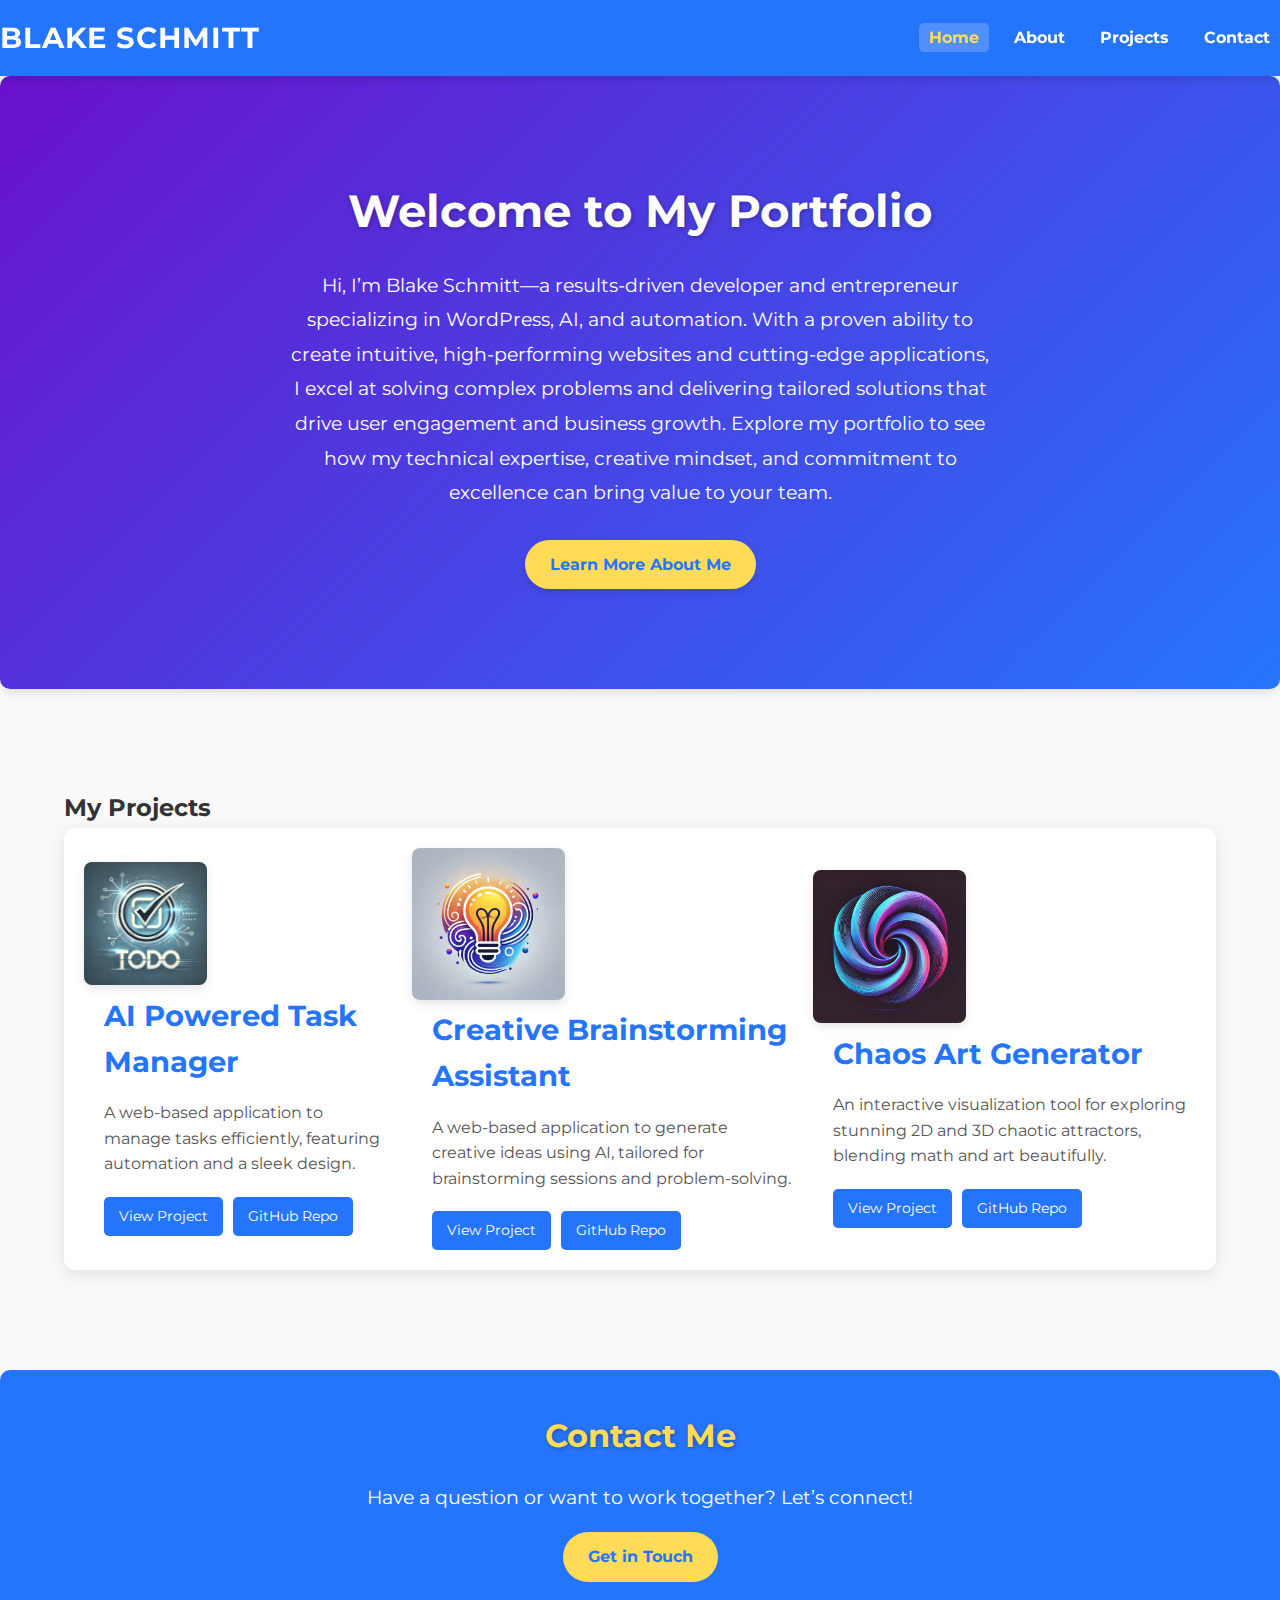
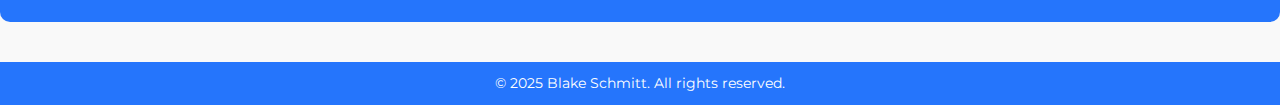
==== commit 5f7be1f0: "Just added a bit of background" ====
--- a/index.html
+++ b/index.html
@@ -30,7 +30,7 @@
         <div class="container">
             <h2>Welcome to My Portfolio</h2>
             <p>
-                I’m Blake Schmitt, a solo entrepreneur pushing the boundaries of AI, automation, and innovation. Explore my projects, achievements, and ideas for the future.
+                Hi, I’m Blake Schmitt—a results-driven developer and entrepreneur specializing in WordPress, AI, and automation. With a proven ability to create intuitive, high-performing websites and cutting-edge applications, I excel at solving complex problems and delivering tailored solutions that drive user engagement and business growth. Explore my portfolio to see how my technical expertise, creative mindset, and commitment to excellence can bring value to your team.
             </p>
             <a href="about.html" class="btn">Learn More About Me</a>
         </div>
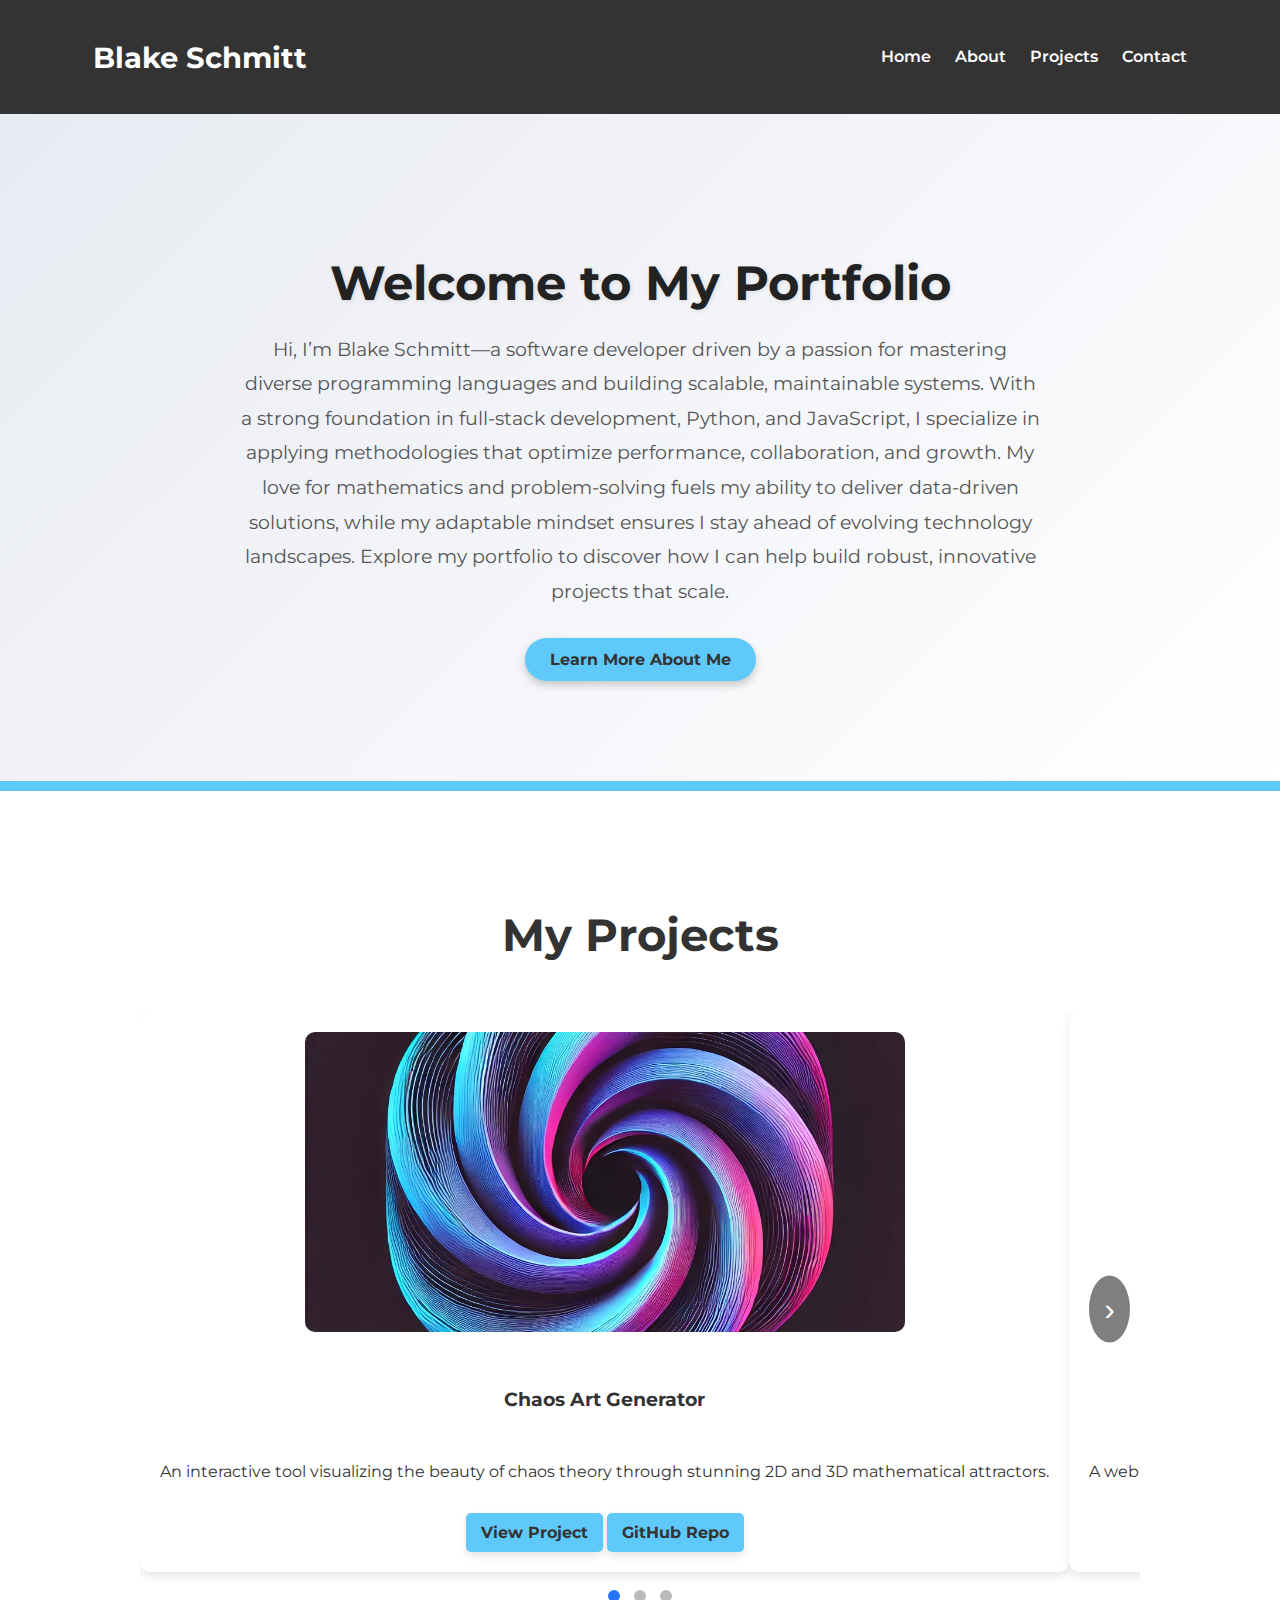
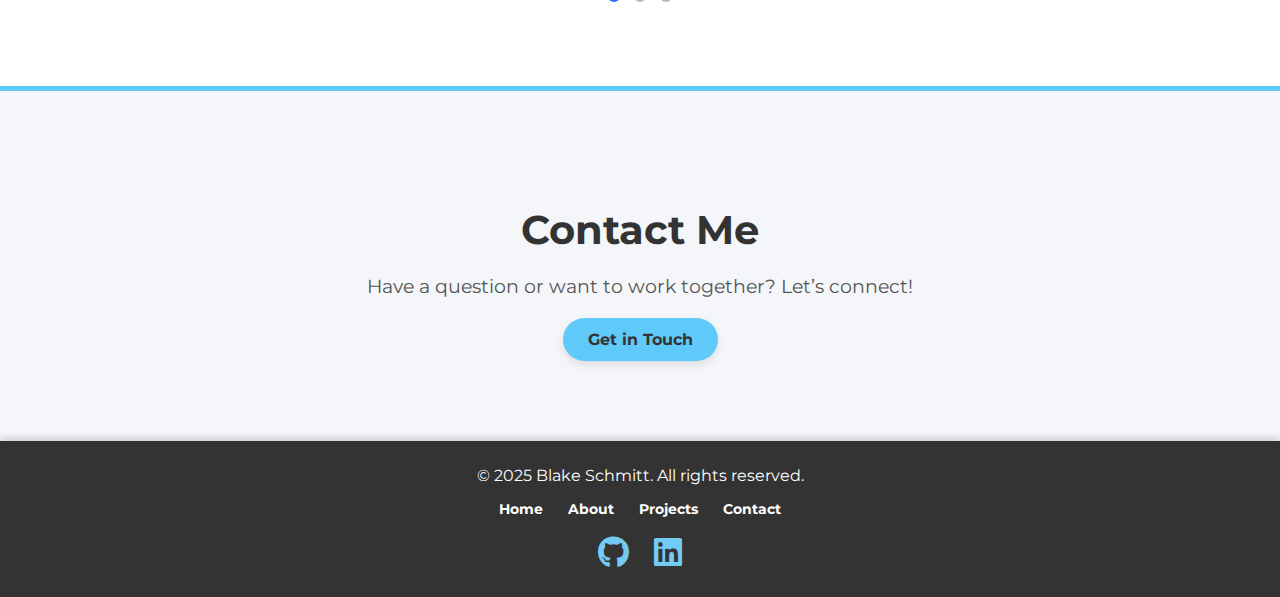
==== commit fcd86da9: "Loads of improvements! See README" ====
--- a/index.html
+++ b/index.html
@@ -5,109 +5,47 @@
     <meta name="viewport" content="width=device-width, initial-scale=1.0">
     <meta name="description" content="Welcome to my portfolio. Explore my work as a solo entrepreneur, AI enthusiast, and innovator.">
     <title>Blake Schmitt | Portfolio</title>
+
+    <!-- CSS -->
     <link rel="stylesheet" href="assets/css/global.css">
     <link rel="stylesheet" href="assets/css/index.css">
+    <link rel="stylesheet" href="assets/css/header.css">
+    <link rel="stylesheet" href="assets/css/footer.css">
+    <link rel="stylesheet" href="assets/css/projects-slider.css">
+
+    <!-- Font Awesome -->
+    <link rel="stylesheet" href="assets/css/all.min.css">
+
     <link rel="preconnect" href="https://fonts.googleapis.com">
     <link href="https://fonts.googleapis.com/css2?family=Montserrat:wght@400;600&display=swap" rel="stylesheet">
     <link rel="icon" href="assets/images/favicon.ico" type="image/x-icon">
 </head>
 <body>
-    <!-- Header Section -->
-    <header>
-        <nav class="navbar">
-            <h1 class="logo">Blake Schmitt</h1>
-            <ul class="nav-links">
-                <li><a href="index.html" class="active">Home</a></li>
-                <li><a href="about.html">About</a></li>
-                <li><a href="projects.html">Projects</a></li>
-                <li><a href="contact.html">Contact</a></li>
-            </ul>
-        </nav>
-    </header>
+    <!-- Header Section Placeholder -->
+    <div id="navbar-placeholder"></div>
 
     <!-- Hero Section -->
     <section id="hero" class="hero-section">
         <div class="container">
             <h2>Welcome to My Portfolio</h2>
             <p>
-                Hi, I’m Blake Schmitt—a results-driven developer and entrepreneur specializing in WordPress, AI, and automation. With a proven ability to create intuitive, high-performing websites and cutting-edge applications, I excel at solving complex problems and delivering tailored solutions that drive user engagement and business growth. Explore my portfolio to see how my technical expertise, creative mindset, and commitment to excellence can bring value to your team.
+                Hi, I’m Blake Schmitt—a software developer driven by a passion for mastering diverse programming languages and building scalable, maintainable systems. With a strong foundation in full-stack development, Python, and JavaScript, I specialize in applying methodologies that optimize performance, collaboration, and growth. My love for mathematics and problem-solving fuels my ability to deliver data-driven solutions, while my adaptable mindset ensures I stay ahead of evolving technology landscapes. Explore my portfolio to discover how I can help build robust, innovative projects that scale.
             </p>
             <a href="about.html" class="btn">Learn More About Me</a>
         </div>
     </section>
 
-    <!-- Projects Section -->
-<!-- Projects Section -->
-<section id="projects" class="section projects-section">
-    <div class="container">
-        <h2>My Projects</h2>
-        <div class="project-grid">
-
-            <!-- Task Manager -->
-            <div class="project">
-                <picture>
-                    <source srcset="assets/images/ToDoLogo.webp" type="image/webp">
-                    <img src="assets/images/ToDoLogo.png" alt="Task Manager Logo" class="project-image">
-                </picture>
-                <div class="project-details">
-                    <h3>AI Powered Task Manager</h3>
-                    <p>
-                        A web-based application to manage tasks efficiently, featuring automation and a sleek design.
-                    </p>
-                    <div class="project-links">
-                        <a href="projects/task-manager.html" class="btn">View Project</a>
-                        <a href="https://github.com/blake2731/Task-Manager" class="btn" target="_blank">GitHub Repo</a>
-                    </div>
-                </div>
-            </div>
-
-            <!-- Creative Brainstorming Assistant -->
-            <div class="project">
-                <picture>
-                    <source srcset="assets/images/CreativeBrainstormLogo.webp" type="image/webp">
-                    <img src="assets/images/CreativeBrainstormLogo.png" alt="Creative Brainstorming Assistant Logo" class="project-image">
-                </picture>
-                <div class="project-details">
-                    <h3>Creative Brainstorming Assistant</h3>
-                    <p>
-                        A web-based application to generate creative ideas using AI, tailored for brainstorming sessions and problem-solving.
-                    </p>
-                    <div class="project-links">
-                        <a href="projects/creative-brainstorm.html" class="btn">View Project</a>
-                        <a href="https://github.com/blake2731/creative-brainstorm-AI" class="btn" target="_blank">GitHub Repo</a>
-                    </div>
-                </div>
-            </div>
-            <!-- Chaos Art Generator -->
-            <div class="project">
-                <picture>
-                    <source srcset="assets/images/ChaosArtLogo.webp" type="image/webp">
-                    <img src="assets/images/ChaosArtLogo.png" alt="Chaos Art Generator Logo" class="project-image">
-                </picture>
-                <div class="project-details">
-                    <h3>Chaos Art Generator</h3>
-                    <p>
-                        An interactive visualization tool for exploring stunning 2D and 3D chaotic attractors, blending math and art beautifully.
-                    </p>
-                    <div class="project-links">
-                        <a href="projects/chaos-art.html" class="btn">View Project</a>
-                        <a href="https://github.com/blake2731/Chaos-Generator" class="btn" target="_blank">GitHub Repo</a>
-                    </div>
-                </div>
-            </div>
-
-        </div>
-    </div>
-</section>
-
+    <!-- Projects Section using project-slider -->
+    <section id="projects" class="projects-section">
+        <h2 class="section-heading">My Projects</h2>
+        <div id="slider-placeholder"></div>
+    </section>
 
     <!-- Contact Section -->
     <section id="contact" class="section contact-section">
         <div class="container">
             <h2>Contact Me</h2>
-            <p>
-                Have a question or want to work together? Let’s connect!
-            </p>
+            <p>Have a question or want to work together? Let’s connect!</p>
             <div class="contact-links">
                 <a href="contact.html" class="btn">Get in Touch</a>
             </div>
@@ -115,12 +53,11 @@
     </section>
 
     <!-- Footer Section -->
-    <footer>
-        <div class="container">
-            <p>&copy; 2025 Blake Schmitt. All rights reserved.</p>
-        </div>
-    </footer>
+    <div id="footer-placeholder"></div>
 
-    <script src="assets/js/script.js"></script>
+    <!-- JS -->
+    <script src="assets/js/include-footer.js"></script>
+    <script src="assets/js/include-navbar.js"></script>
+    <script src="assets/js/projects-slider.js"></script>
 </body>
 </html>
--- a/assets/css/global.css
+++ b/assets/css/global.css
@@ -1,87 +1,142 @@
-/* Reset Styles */
-* {
+/* Global Variables for Consistent Theme */
+:root {
+    --primary-color: #5fc9fa;
+    --primary-gradient-start: #e8ebf2;
+    --primary-gradient-end: #ffffff;
+    --secondary-color: #c8e7f5;
+    --text-dark: #222;
+    --text-secondary: #555;
+    --background-color: #f4f6f9;
+    --card-background: #ffffff;
+    --btn-hover-color: var(--secondary-color);
+    --section-border-color: #5fc9fa;
+    --box-shadow: 0 4px 8px rgba(0, 0, 0, 0.1);
+}
+
+/* Global Page Setup */
+body {
+    font-family: 'Montserrat', sans-serif;
+    color: var(--text-dark);
+    background-color: var(--background-color);
     margin: 0;
     padding: 0;
-    box-sizing: border-box;
 }
 
-/* Global Body Styling */
-body {
-    font-family: 'Montserrat', sans-serif;
-    line-height: 1.6;
-    color: #333;
-    background-color: #f9f9f9;
-    margin: 0;
-    display: flex;
-    flex-direction: column;
-    min-height: 100vh;
-}
-
-/* Container */
 .container {
     max-width: 1200px;
     width: 90%;
     margin: 0 auto;
 }
 
-/* Header Styling */
-header {
-    background: #2575fc;
-    color: #fff;
-    padding: 15px 0;
-    position: sticky;
-    top: 0;
-    z-index: 100;
-    box-shadow: 0px 4px 8px rgba(0, 0, 0, 0.1);
+/* Buttons - Reusable Design */
+.btn {
+    display: inline-block;
+    padding: 12px 25px;
+    background: var(--primary-color);
+    color: var(--text-dark);
+    font-size: 1rem;
+    border-radius: 30px;
+    font-weight: bold;
+    text-align: center;
+    text-decoration: none;
+    transition: background 0.3s ease, transform 0.3s ease;
+    box-shadow: var(--box-shadow);
 }
 
-.navbar {
-    display: flex;
-    justify-content: space-between;
-    align-items: center;
-    flex-wrap: wrap; /* Ensures wrapping on smaller screens */
+.btn:hover {
+    background: var(--btn-hover-color);
+    transform: scale(1.05);
 }
 
-.logo {
-    font-size: 1.5rem;
-    font-weight: 600;
-    text-transform: uppercase;
+/* Section Styling */
+section {
+    padding: 80px 20px;
 }
 
-.nav-links {
-    list-style: none;
-    display: flex;
-    flex-wrap: wrap; /* Wrap links if needed */
-    gap: 15px; /* Spacing between links */
+h2 {
+    font-size: 2.8rem;
+    margin-bottom: 20px;
+    text-align: center;
+    color: var(--text-dark);
 }
 
-.nav-links li {
-    margin: 0;
+/* Card Styling for Consistent Look */
+.card {
+    background: var(--card-background);
+    padding: 20px;
+    border-radius: 12px;
+    box-shadow: var(--box-shadow);
+    transition: transform 0.3s ease;
 }
 
-.nav-links a {
-    text-decoration: none;
-    color: #fff;
-    font-weight: 500;
-    padding: 5px 10px;
-    transition: color 0.3s, background 0.3s;
-    border-radius: 5px;
+.card:hover {
+    transform: scale(1.05);
 }
 
-.nav-links a:hover,
-.nav-links a.active {
-    color: #ffdb58;
-    background: rgba(255, 255, 255, 0.2);
+/* Grid System */
+.grid {
+    display: grid;
+    grid-template-columns: repeat(auto-fit, minmax(300px, 1fr));
+    gap: 20px;
 }
 
-/* Footer Styling */
-footer {
-    background: #2575fc;
+/* Scrollable Slider */
+.slider-container {
+    display: flex;
+    gap: 20px;
+    overflow-x: auto;
+    padding-bottom: 10px;
+}
+
+.slider-container::-webkit-scrollbar {
+    height: 8px;
+}
+
+.slider-container::-webkit-scrollbar-thumb {
+    background-color: var(--primary-color);
+    border-radius: 10px;
+}
+
+.slide img {
+    width: 100%;
+    border-radius: 8px;
+    margin-bottom: 15px;
+}
+
+.slide h3 {
+    font-size: 1.8rem;
+    color: var(--text-dark);
+}
+
+.slide p {
+    font-size: 1rem;
+    color: var(--text-secondary);
+    line-height: 1.6;
+}
+
+/* Navigation Buttons for Sliders */
+.slider-btn {
+    position: absolute;
+    top: 50%;
+    transform: translateY(-50%);
+    background: rgba(0, 0, 0, 0.2);
     color: #fff;
-    text-align: center;
-    padding: 10px 0;
-    font-size: 0.9rem;
-    margin-top: auto;
+    border: none;
+    padding: 10px;
+    cursor: pointer;
+}
+
+.slider-btn:hover {
+    background: var(--primary-color);
+    color: var(--text-dark);
+}
+
+.slider-btn.prev {
+    left: 0;
+}
+
+.slider-btn.next {
+    right: 0;
 }
 
 /* Utility Classes */
@@ -89,101 +144,33 @@
     text-align: center;
 }
 
-.btn {
-    display: inline-block;
-    background: #2575fc;
-    color: #fff;
-    font-size: 1rem;
-    padding: 10px 20px;
-    border: none;
-    border-radius: 5px;
-    text-decoration: none;
-    cursor: pointer;
-    transition: background 0.3s, transform 0.3s;
-}
-
-.btn:hover {
-    background: #6a11cb;
-    transform: translateY(-3px);
-}
-
-.btn-secondary {
-    background: #f5f5f5;
-    color: #333;
-    border: 2px solid #ddd;
-}
-
-.btn-secondary:hover {
-    background: #eaeaea;
-}
-
-/* Form Styling */
-input, textarea {
-    width: 100%;
-    padding: 12px;
-    margin-bottom: 15px;
-    border: 1px solid #ddd;
-    border-radius: 5px;
-    font-size: 1rem;
-}
-
-input:focus,
-textarea:focus {
-    border-color: #2575fc;
-    outline: none;
-    box-shadow: 0px 0px 8px rgba(37, 117, 252, 0.5);
-}
-
-textarea {
-    resize: none;
-}
-
-/* Responsive Grid */
-.grid {
-    display: grid;
-    gap: 20px;
-}
-
-.grid-2 {
-    grid-template-columns: repeat(2, 1fr);
-}
-
-.grid-3 {
-    grid-template-columns: repeat(3, 1fr);
-}
-
-.grid-4 {
-    grid-template-columns: repeat(4, 1fr);
-}
-
-/* Media Queries */
+/* Responsive Design */
 @media (max-width: 768px) {
-    .navbar {
-        flex-direction: column; /* Stack the navbar items */
-        align-items: center;
+    h2 {
+        font-size: 2.2rem;
     }
 
-    .nav-links {
-        flex-direction: column; /* Stack links on smaller screens */
-        gap: 10px;
+    .btn {
+        padding: 10px 20px;
+        font-size: 0.9rem;
     }
 
-    .grid-2, .grid-3, .grid-4 {
-        grid-template-columns: 1fr; /* Make all grid items stack */
+    .grid {
+        grid-template-columns: 1fr;
     }
 }
 
 @media (max-width: 480px) {
-    body {
-        font-size: 14px;
+    h2 {
+        font-size: 2rem;
     }
 
     .btn {
         padding: 8px 15px;
-        font-size: 0.9rem;
+        font-size: 0.85rem;
     }
 
-    .logo {
-        font-size: 1.2rem;
+    .slide img {
+        width: 90%;
     }
 }
--- a/assets/css/index.css
+++ b/assets/css/index.css
@@ -1,262 +1,214 @@
 /* Global Styles */
 body {
     font-family: 'Montserrat', sans-serif;
-    line-height: 1.6;
-    color: #333;
-    background-color: #f9f9f9;
+    color: #333;
+    background-color: #f4f6f9;
     margin: 0;
-    display: flex;
-    flex-direction: column;
-    min-height: 100vh;
-}
-
-.container {
-    max-width: 1200px;
-    width: 90%;
-    margin: 0 auto;
-}
-
-/* Header */
-header {
-    background-color: #2575fc;
-    color: white;
-    padding: 15px 0;
-    box-shadow: 0 4px 6px rgba(0, 0, 0, 0.1);
-    position: sticky;
-    top: 0;
-    z-index: 100;
-}
-
-.navbar {
-    display: flex;
-    justify-content: space-between;
-    align-items: center;
-}
-
-.navbar .logo {
-    font-size: 1.8rem;
-    font-weight: bold;
-    text-transform: uppercase;
-    letter-spacing: 1px;
-}
-
-.navbar .nav-links {
-    list-style: none;
-    display: flex;
-    gap: 15px;
-    margin: 0;
-}
-
-.navbar .nav-links a {
-    color: white;
-    text-decoration: none;
-    font-weight: bold;
-    padding: 5px 10px;
-    border-radius: 5px;
-    transition: background 0.3s ease, color 0.3s ease;
-}
-
-.navbar .nav-links a:hover,
-.navbar .nav-links a.active {
-    background: rgba(255, 255, 255, 0.2);
-    color: #ffdb58;
+    padding: 0;
 }
 
 /* Hero Section */
 .hero-section {
-    background: linear-gradient(135deg, #6a11cb, #2575fc);
-    color: white;
+    background: linear-gradient(135deg, #e8ebf2, #ffffff);
     text-align: center;
     padding: 100px 20px;
-    margin-bottom: 40px;
-    border-radius: 10px;
-    box-shadow: 0 4px 10px rgba(0, 0, 0, 0.1);
+    color: #222;
+    border-bottom: 5px solid #5fc9fa;
 }
 
 .hero-section h2 {
-    font-size: 2.8rem;
+    font-size: 3rem;
     margin-bottom: 20px;
-    text-shadow: 1px 1px 5px rgba(0, 0, 0, 0.3);
+    color: #222;
+    text-shadow: 1px 1px 5px rgba(0, 0, 0, 0.1);
 }
 
 .hero-section p {
     font-size: 1.2rem;
+    max-width: 800px;
+    margin: 0 auto 30px auto;
     line-height: 1.8;
-    max-width: 700px;
-    margin: 0 auto 30px auto;
+    color: #555;
 }
 
 .hero-section .btn {
-    display: inline-block;
-    background: #ffdb58;
-    color: #2575fc;
+    background: #5fc9fa;
+    color: #333;
     padding: 12px 25px;
-    border-radius: 50px;
-    font-weight: bold;
-    text-decoration: none;
-    box-shadow: 0 4px 6px rgba(0, 0, 0, 0.1);
-    transition: background 0.3s ease, transform 0.3s ease;
-}
-
-.hero-section .btn:hover {
-    background: white;
-    transform: scale(1.05);
-}
-
-/* Projects Section */
-/* Projects Section */
-.projects-section {
-    padding: 60px 0;
-    background: #f9f9f9;
-}
-
-.section-heading {
-    font-size: 2rem;
-    margin-bottom: 40px;
-    text-align: center;
-    color: #333;
-    text-transform: uppercase;
-    letter-spacing: 1px;
-}
-
-.project-grid {
-    display: flex;
-    align-items: center;
-    justify-content: space-between;
-    gap: 20px;
-    background: white;
-    border-radius: 10px;
-    padding: 20px;
-    box-shadow: 0 4px 15px rgba(0, 0, 0, 0.1);
-}
-
-.project-image {
-    width: 40%;
-    max-width: 300px; /* Limit the image size */
-    height: auto;
-    border-radius: 8px;
-    box-shadow: 0 4px 10px rgba(0, 0, 0, 0.1);
-    transition: transform 0.3s ease;
-}
-
-.project-image:hover {
-    transform: scale(1.05);
-}
-
-.project-details {
-    flex: 1;
-    padding-left: 20px;
-}
-
-.project-details h3 {
-    font-size: 1.8rem;
-    color: #2575fc;
-    margin-bottom: 15px;
-}
-
-.project-details p {
-    font-size: 1rem;
-    color: #555;
-    line-height: 1.6;
-    margin-bottom: 20px;
-}
-
-.project-links {
-    display: flex;
-    gap: 10px;
-    margin-top: 10px;
-}
-
-.project-links .btn {
-    background: #2575fc;
-    color: white;
-    font-size: 0.9rem;
-    padding: 8px 15px;
-    border-radius: 5px;
-    text-decoration: none;
-    transition: background 0.3s ease, transform 0.3s ease;
-}
-
-.project-links .btn:hover {
-    background: #6a11cb;
-    transform: scale(1.05);
-}
-
-/* Contact Section */
-.contact-section {
-    padding: 40px 20px;
-    background: #2575fc;
-    color: white;
-    text-align: center;
-    border-radius: 10px;
-    margin-top: 40px;
-}
-
-.contact-section h2 {
-    font-size: 2rem;
-    margin-bottom: 20px;
-    color: #ffdb58;
-    text-shadow: 1px 1px 4px rgba(0, 0, 0, 0.3);
-}
-
-.contact-section p {
-    font-size: 1.2rem;
-    margin-bottom: 20px;
-}
-
-.contact-links .btn {
-    background: #ffdb58;
-    color: #2575fc;
-    padding: 12px 25px;
-    border-radius: 50px;
+    border-radius: 30px;
     font-weight: bold;
     text-decoration: none;
     transition: background 0.3s ease, transform 0.3s ease;
-}
-
-.contact-links .btn:hover {
-    background: white;
-    transform: scale(1.05);
-}
-
-/* Footer */
-footer {
-    background: #2575fc;
-    color: white;
-    text-align: center;
-    padding: 10px 0;
-    font-size: 0.9rem;
-    margin-top: 40px;
+    box-shadow: 0 4px 8px rgba(0, 0, 0, 0.2);
+}
+
+.hero-section .btn:hover {
+    background: #c8e7f5;
+    transform: scale(1.05);
+}
+
+/* Projects Section */
+.projects-section {
+    padding: 80px 20px;
+    background: #ffffff;
+    border-top: 5px solid #5fc9fa;
+    text-align: center;
+}
+
+.projects-section .section-heading {
+    font-size: 2.8rem;
+    margin-bottom: 50px;
+    color: #333;
+}
+
+.slider-container {
+    display: flex;
+    gap: 20px;
+    overflow-x: auto;
+    padding-bottom: 10px;
+}
+
+.slider-container::-webkit-scrollbar {
+    height: 8px;
+}
+
+.slider-container::-webkit-scrollbar-thumb {
+    background-color: #5fc9fa;
+    border-radius: 10px;
+}
+
+.slide {
+    background: #f9f9f9;
+    padding: 20px;
+    border-radius: 12px;
+    box-shadow: 0 4px 10px rgba(0, 0, 0, 0.1);
+    text-align: center;
+    color: #333;
+    min-width: 300px;
+    transition: transform 0.3s ease;
+}
+
+.slide:hover {
+    transform: scale(1.05);
+}
+
+.slide img {
+    width: 100%;
+    border-radius: 8px;
+    margin-bottom: 15px;
+}
+
+.slide h3 {
+    font-size: 1.8rem;
+    color: #222;
+    margin-bottom: 10px;
+}
+
+.slide p {
+    font-size: 1rem;
+    color: #666;
+    line-height: 1.6;
+}
+
+.project-links .btn {
+    background: #5fc9fa;
+    color: #333;
+    padding: 10px 15px;
+    border-radius: 5px;
+    text-decoration: none;
+    font-weight: bold;
+    transition: background 0.3s ease, transform 0.3s ease;
+}
+
+.project-links .btn:hover {
+    background: #c8e7f5;
+    transform: scale(1.05);
+}
+
+/* Contact Section */
+.contact-section {
+    padding: 80px 20px;
+    background: #f4f6f9;
+    text-align: center;
+    border-top: 5px solid #5fc9fa;
+}
+
+.contact-section h2 {
+    font-size: 2.5rem;
+    margin-bottom: 20px;
+    color: #333;
+}
+
+.contact-section p {
+    font-size: 1.2rem;
+    color: #555;
+    margin-bottom: 20px;
+}
+
+.contact-section .btn {
+    background: #5fc9fa;
+    color: #333;
+    padding: 12px 25px;
+    border-radius: 30px;
+    font-weight: bold;
+    text-decoration: none;
+    transition: background 0.3s ease, transform 0.3s ease;
+}
+
+.contact-section .btn:hover {
+    background: #c8e7f5;
+    transform: scale(1.05);
+}
+
+/* Slider Navigation Buttons */
+.slider-btn {
+    position: absolute;
+    top: 50%;
+    transform: translateY(-50%);
+    background: rgba(0, 0, 0, 0.2);
+    color: #fff;
+    border: none;
+    padding: 10px;
+    cursor: pointer;
+}
+
+.slider-btn.prev {
+    left: 0;
+}
+
+.slider-btn.next {
+    right: 0;
+}
+
+.slider-btn:hover {
+    background: #5fc9fa;
+    color: #333;
 }
 
 /* Responsive Design */
 @media (max-width: 768px) {
     .hero-section h2 {
-        font-size: 2.2rem;
+        font-size: 2.5rem;
     }
 
     .hero-section p {
         font-size: 1rem;
     }
 
-@media (max-width: 768px) {
-    .project-grid {
-        flex-direction: column;
-        text-align: center;
-    }
-
-    .project-image {
-        margin: 0 auto 20px auto;
-        width: 60%;
-    }
-
-    .project-details {
-        padding: 0;
-    }
-}
+    .projects-section .section-heading {
+        font-size: 2.2rem;
+    }
+
+    .slide {
+        min-width: 100%;
+    }
 
     .contact-section h2 {
-        font-size: 1.8rem;
+        font-size: 2rem;
+    }
+
+    .contact-section p {
+        font-size: 1rem;
     }
 }
 
@@ -269,8 +221,16 @@
         font-size: 0.9rem;
     }
 
+    .contact-section h2 {
+        font-size: 1.8rem;
+    }
+
+    .contact-section p {
+        font-size: 0.9rem;
+    }
+
     .btn {
-        font-size: 0.8rem;
+        font-size: 0.9rem;
         padding: 8px 15px;
     }
 }
--- a/assets/css/header.css
+++ b/assets/css/header.css
@@ -0,0 +1,52 @@
+/* Header Styles */
+header {
+    background-color: #333;
+    padding: 1rem 2rem;
+}
+
+.navbar {
+    display: flex;
+    justify-content: space-between;
+    align-items: center;
+}
+
+.logo a {
+    font-size: 1.8rem;
+    color: #fff;
+    text-decoration: none;
+}
+
+.logo a:hover {
+    color: #a0dcf8;
+}
+
+.nav-links {
+    list-style: none;
+    display: flex;
+    gap: 1.5rem;
+    padding: 0;
+}
+
+.nav-links a {
+    text-decoration: none;
+    color: #fff;
+    font-weight: 600;
+    transition: color 0.3s ease;
+}
+
+.nav-links a:hover,
+.nav-links .active {
+    color: #a0dcf8;
+}
+
+/* Responsive Navigation */
+@media (max-width: 768px) {
+    .navbar {
+        flex-direction: column;
+    }
+
+    .nav-links {
+        flex-direction: column;
+        gap: 10px;
+    }
+}
--- a/assets/css/footer.css
+++ b/assets/css/footer.css
@@ -0,0 +1,69 @@
+footer {
+    background: #333;
+    color: #fff;
+    text-align: center;
+    padding: 25px 0;
+    font-size: 0.9rem;
+    box-shadow: 0 -2px 8px rgba(0, 0, 0, 0.2);
+}
+
+footer p {
+    margin: 0;
+    font-size: 1rem;
+}
+
+/* Navigation Links in Footer */
+.footer-links {
+    list-style: none;
+    padding: 0;
+    margin: 15px 0;
+    display: flex;
+    justify-content: center;
+    gap: 25px;
+}
+
+.footer-links li {
+    display: inline;
+}
+
+.footer-links a {
+    color: #fff;
+    text-decoration: none;
+    font-weight: bold;
+    transition: color 0.3s ease;
+}
+
+.footer-links a:hover {
+    color: #5ac5f7;
+}
+
+/* Social Media Icons */
+.social-links {
+    display: flex;
+    justify-content: center;
+    gap: 25px;
+    margin-top: 15px;
+}
+
+.social-links a {
+    color: #73cbf3;
+    font-size: 2rem;
+    transition: color 0.3s ease, transform 0.3s ease;
+}
+
+.social-links a:hover {
+    color: #fff;
+    transform: scale(1.15);
+}
+
+/* Responsive Design */
+@media (max-width: 768px) {
+    .footer-links {
+        flex-direction: column;
+        gap: 10px;
+    }
+
+    .social-links a {
+        font-size: 1.6rem;
+    }
+}
--- a/assets/css/projects-slider.css
+++ b/assets/css/projects-slider.css
@@ -0,0 +1,81 @@
+.carousel-container {
+    position: relative;
+    width: 100%;
+    overflow: hidden;
+    max-width: 1000px;
+    margin: 0 auto;
+}
+
+.carousel {
+    display: flex;
+    transition: transform 2ms ease-in-out;
+}
+
+.carousel-item {
+    min-width: 80%;
+    flex-shrink: 0;
+    height: 520px;
+    display: flex;
+    flex-direction: column;
+    justify-content: space-between;
+    align-items: center;
+    text-align: center;
+    padding: 20px;
+    background: #ffffff;
+    border-radius: 10px;
+    box-shadow: 0 4px 10px rgba(0, 0, 0, 0.1);
+}
+
+.carousel img {
+    width: 100%;
+    max-width: 600px;
+    height: 300px;
+    object-fit: cover;
+    border-radius: 10px;
+    margin-bottom: 20px;
+    transition: transform 0.3s ease;
+}
+
+.carousel img:hover {
+    transform: scale(1.05);
+}
+
+.carousel-controls {
+    position: absolute;
+    top: 50%;
+    transform: translateY(-50%);
+    background-color: rgba(0, 0, 0, 0.5);
+    color: #fff;
+    border: none;
+    padding: 15px;
+    cursor: pointer;
+    font-size: 2rem;
+    border-radius: 50%;
+}
+
+.carousel-controls.prev {
+    left: 10px;
+}
+
+.carousel-controls.next {
+    right: 10px;
+}
+
+.carousel-indicators {
+    text-align: center;
+    margin-top: 15px;
+}
+
+.carousel-indicators .dot {
+    display: inline-block;
+    width: 12px;
+    height: 12px;
+    margin: 0 5px;
+    background-color: #bbb;
+    border-radius: 50%;
+    cursor: pointer;
+}
+
+.carousel-indicators .dot.active {
+    background-color: #2575fc;
+}
--- a/assets/css/all.min.css
+++ b/assets/css/all.min.css
@@ -0,0 +1,9 @@
+/*!
+ * Font Awesome Free 6.7.2 by @fontawesome - https://fontawesome.com
+ * License - https://fontawesome.com/license/free (Icons: CC BY 4.0, Fonts: SIL OFL 1.1, Code: MIT License)
+ * Copyright 2024 Fonticons, Inc.
+ */
+.fa{font-family:var(--fa-style-family,"Font Awesome 6 Free");font-weight:var(--fa-style,900)}.fa,.fa-brands,.fa-regular,.fa-solid,.fab,.far,.fas{-moz-osx-font-smoothing:grayscale;-webkit-font-smoothing:antialiased;display:var(--fa-display,inline-block);font-style:normal;font-variant:normal;line-height:1;text-rendering:auto}.fa-brands:before,.fa-regular:before,.fa-solid:before,.fa:before,.fab:before,.far:before,.fas:before{content:var(--fa)}.fa-classic,.fa-regular,.fa-solid,.far,.fas{font-family:"Font Awesome 6 Free"}.fa-brands,.fab{font-family:"Font Awesome 6 Brands"}.fa-1x{font-size:1em}.fa-2x{font-size:2em}.fa-3x{font-size:3em}.fa-4x{font-size:4em}.fa-5x{font-size:5em}.fa-6x{font-size:6em}.fa-7x{font-size:7em}.fa-8x{font-size:8em}.fa-9x{font-size:9em}.fa-10x{font-size:10em}.fa-2xs{font-size:.625em;line-height:.1em;vertical-align:.225em}.fa-xs{font-size:.75em;line-height:.08333em;vertical-align:.125em}.fa-sm{font-size:.875em;line-height:.07143em;vertical-align:.05357em}.fa-lg{font-size:1.25em;line-height:.05em;vertical-align:-.075em}.fa-xl{font-size:1.5em;line-height:.04167em;vertical-align:-.125em}.fa-2xl{font-size:2em;line-height:.03125em;vertical-align:-.1875em}.fa-fw{text-align:center;width:1.25em}.fa-ul{list-style-type:none;margin-left:var(--fa-li-margin,2.5em);padding-left:0}.fa-ul>li{position:relative}.fa-li{left:calc(var(--fa-li-width, 2em)*-1);position:absolute;text-align:center;width:var(--fa-li-width,2em);line-height:inherit}.fa-border{border-radius:var(--fa-border-radius,.1em);border:var(--fa-border-width,.08em) var(--fa-border-style,solid) var(--fa-border-color,#eee);padding:var(--fa-border-padding,.2em .25em .15em)}.fa-pull-left{float:left;margin-right:var(--fa-pull-margin,.3em)}.fa-pull-right{float:right;margin-left:var(--fa-pull-margin,.3em)}.fa-beat{animation-name:fa-beat;animation-delay:var(--fa-animation-delay,0s);animation-direction:var(--fa-animation-direction,normal);animation-duration:var(--fa-animation-duration,1s);animation-iteration-count:var(--fa-animation-iteration-count,infinite);animation-timing-function:var(--fa-animation-timing,ease-in-out)}.fa-bounce{animation-name:fa-bounce;animation-delay:var(--fa-animation-delay,0s);animation-direction:var(--fa-animation-direction,normal);animation-duration:var(--fa-animation-duration,1s);animation-iteration-count:var(--fa-animation-iteration-count,infinite);animation-timing-function:var(--fa-animation-timing,cubic-bezier(.28,.84,.42,1))}.fa-fade{animation-name:fa-fade;animation-iteration-count:var(--fa-animation-iteration-count,infinite);animation-timing-function:var(--fa-animation-timing,cubic-bezier(.4,0,.6,1))}.fa-beat-fade,.fa-fade{animation-delay:var(--fa-animation-delay,0s);animation-direction:var(--fa-animation-direction,normal);animation-duration:var(--fa-animation-duration,1s)}.fa-beat-fade{animation-name:fa-beat-fade;animation-iteration-count:var(--fa-animation-iteration-count,infinite);animation-timing-function:var(--fa-animation-timing,cubic-bezier(.4,0,.6,1))}.fa-flip{animation-name:fa-flip;animation-delay:var(--fa-animation-delay,0s);animation-direction:var(--fa-animation-direction,normal);animation-duration:var(--fa-animation-duration,1s);animation-iteration-count:var(--fa-animation-iteration-count,infinite);animation-timing-function:var(--fa-animation-timing,ease-in-out)}.fa-shake{animation-name:fa-shake;animation-duration:var(--fa-animation-duration,1s);animation-iteration-count:var(--fa-animation-iteration-count,infinite);animation-timing-function:var(--fa-animation-timing,linear)}.fa-shake,.fa-spin{animation-delay:var(--fa-animation-delay,0s);animation-direction:var(--fa-animation-direction,normal)}.fa-spin{animation-name:fa-spin;animation-duration:var(--fa-animation-duration,2s);animation-iteration-count:var(--fa-animation-iteration-count,infinite);animation-timing-function:var(--fa-animation-timing,linear)}.fa-spin-reverse{--fa-animation-direction:reverse}.fa-pulse,.fa-spin-pulse{animation-name:fa-spin;animation-direction:var(--fa-animation-direction,normal);animation-duration:var(--fa-animation-duration,1s);animation-iteration-count:var(--fa-animation-iteration-count,infinite);animation-timing-function:var(--fa-animation-timing,steps(8))}@media (prefers-reduced-motion:reduce){.fa-beat,.fa-beat-fade,.fa-bounce,.fa-fade,.fa-flip,.fa-pulse,.fa-shake,.fa-spin,.fa-spin-pulse{animation-delay:-1ms;animation-duration:1ms;animation-iteration-count:1;transition-delay:0s;transition-duration:0s}}@keyframes fa-beat{0%,90%{transform:scale(1)}45%{transform:scale(var(--fa-beat-scale,1.25))}}@keyframes fa-bounce{0%{transform:scale(1) translateY(0)}10%{transform:scale(var(--fa-bounce-start-scale-x,1.1),var(--fa-bounce-start-scale-y,.9)) translateY(0)}30%{transform:scale(var(--fa-bounce-jump-scale-x,.9),var(--fa-bounce-jump-scale-y,1.1)) translateY(var(--fa-bounce-height,-.5em))}50%{transform:scale(var(--fa-bounce-land-scale-x,1.05),var(--fa-bounce-land-scale-y,.95)) translateY(0)}57%{transform:scale(1) translateY(var(--fa-bounce-rebound,-.125em))}64%{transform:scale(1) translateY(0)}to{transform:scale(1) translateY(0)}}@keyframes fa-fade{50%{opacity:var(--fa-fade-opacity,.4)}}@keyframes fa-beat-fade{0%,to{opacity:var(--fa-beat-fade-opacity,.4);transform:scale(1)}50%{opacity:1;transform:scale(var(--fa-beat-fade-scale,1.125))}}@keyframes fa-flip{50%{transform:rotate3d(var(--fa-flip-x,0),var(--fa-flip-y,1),var(--fa-flip-z,0),var(--fa-flip-angle,-180deg))}}@keyframes fa-shake{0%{transform:rotate(-15deg)}4%{transform:rotate(15deg)}8%,24%{transform:rotate(-18deg)}12%,28%{transform:rotate(18deg)}16%{transform:rotate(-22deg)}20%{transform:rotate(22deg)}32%{transform:rotate(-12deg)}36%{transform:rotate(12deg)}40%,to{transform:rotate(0deg)}}@keyframes fa-spin{0%{transform:rotate(0deg)}to{transform:rotate(1turn)}}.fa-rotate-90{transform:rotate(90deg)}.fa-rotate-180{transform:rotate(180deg)}.fa-rotate-270{transform:rotate(270deg)}.fa-flip-horizontal{transform:scaleX(-1)}.fa-flip-vertical{transform:scaleY(-1)}.fa-flip-both,.fa-flip-horizontal.fa-flip-vertical{transform:scale(-1)}.fa-rotate-by{transform:rotate(var(--fa-rotate-angle,0))}.fa-stack{display:inline-block;height:2em;line-height:2em;position:relative;vertical-align:middle;width:2.5em}.fa-stack-1x,.fa-stack-2x{left:0;position:absolute;text-align:center;width:100%;z-index:var(--fa-stack-z-index,auto)}.fa-stack-1x{line-height:inherit}.fa-stack-2x{font-size:2em}.fa-inverse{color:var(--fa-inverse,#fff)}
+
+.fa-0{--fa:"\30"}.fa-1{--fa:"\31"}.fa-2{--fa:"\32"}.fa-3{--fa:"\33"}.fa-4{--fa:"\34"}.fa-5{--fa:"\35"}.fa-6{--fa:"\36"}.fa-7{--fa:"\37"}.fa-8{--fa:"\38"}.fa-9{--fa:"\39"}.fa-fill-drip{--fa:"\f576"}.fa-arrows-to-circle{--fa:"\e4bd"}.fa-chevron-circle-right,.fa-circle-chevron-right{--fa:"\f138"}.fa-at{--fa:"\40"}.fa-trash-alt,.fa-trash-can{--fa:"\f2ed"}.fa-text-height{--fa:"\f034"}.fa-user-times,.fa-user-xmark{--fa:"\f235"}.fa-stethoscope{--fa:"\f0f1"}.fa-comment-alt,.fa-message{--fa:"\f27a"}.fa-info{--fa:"\f129"}.fa-compress-alt,.fa-down-left-and-up-right-to-center{--fa:"\f422"}.fa-explosion{--fa:"\e4e9"}.fa-file-alt,.fa-file-lines,.fa-file-text{--fa:"\f15c"}.fa-wave-square{--fa:"\f83e"}.fa-ring{--fa:"\f70b"}.fa-building-un{--fa:"\e4d9"}.fa-dice-three{--fa:"\f527"}.fa-calendar-alt,.fa-calendar-days{--fa:"\f073"}.fa-anchor-circle-check{--fa:"\e4aa"}.fa-building-circle-arrow-right{--fa:"\e4d1"}.fa-volleyball,.fa-volleyball-ball{--fa:"\f45f"}.fa-arrows-up-to-line{--fa:"\e4c2"}.fa-sort-desc,.fa-sort-down{--fa:"\f0dd"}.fa-circle-minus,.fa-minus-circle{--fa:"\f056"}.fa-door-open{--fa:"\f52b"}.fa-right-from-bracket,.fa-sign-out-alt{--fa:"\f2f5"}.fa-atom{--fa:"\f5d2"}.fa-soap{--fa:"\e06e"}.fa-heart-music-camera-bolt,.fa-icons{--fa:"\f86d"}.fa-microphone-alt-slash,.fa-microphone-lines-slash{--fa:"\f539"}.fa-bridge-circle-check{--fa:"\e4c9"}.fa-pump-medical{--fa:"\e06a"}.fa-fingerprint{--fa:"\f577"}.fa-hand-point-right{--fa:"\f0a4"}.fa-magnifying-glass-location,.fa-search-location{--fa:"\f689"}.fa-forward-step,.fa-step-forward{--fa:"\f051"}.fa-face-smile-beam,.fa-smile-beam{--fa:"\f5b8"}.fa-flag-checkered{--fa:"\f11e"}.fa-football,.fa-football-ball{--fa:"\f44e"}.fa-school-circle-exclamation{--fa:"\e56c"}.fa-crop{--fa:"\f125"}.fa-angle-double-down,.fa-angles-down{--fa:"\f103"}.fa-users-rectangle{--fa:"\e594"}.fa-people-roof{--fa:"\e537"}.fa-people-line{--fa:"\e534"}.fa-beer,.fa-beer-mug-empty{--fa:"\f0fc"}.fa-diagram-predecessor{--fa:"\e477"}.fa-arrow-up-long,.fa-long-arrow-up{--fa:"\f176"}.fa-burn,.fa-fire-flame-simple{--fa:"\f46a"}.fa-male,.fa-person{--fa:"\f183"}.fa-laptop{--fa:"\f109"}.fa-file-csv{--fa:"\f6dd"}.fa-menorah{--fa:"\f676"}.fa-truck-plane{--fa:"\e58f"}.fa-record-vinyl{--fa:"\f8d9"}.fa-face-grin-stars,.fa-grin-stars{--fa:"\f587"}.fa-bong{--fa:"\f55c"}.fa-pastafarianism,.fa-spaghetti-monster-flying{--fa:"\f67b"}.fa-arrow-down-up-across-line{--fa:"\e4af"}.fa-spoon,.fa-utensil-spoon{--fa:"\f2e5"}.fa-jar-wheat{--fa:"\e517"}.fa-envelopes-bulk,.fa-mail-bulk{--fa:"\f674"}.fa-file-circle-exclamation{--fa:"\e4eb"}.fa-circle-h,.fa-hospital-symbol{--fa:"\f47e"}.fa-pager{--fa:"\f815"}.fa-address-book,.fa-contact-book{--fa:"\f2b9"}.fa-strikethrough{--fa:"\f0cc"}.fa-k{--fa:"\4b"}.fa-landmark-flag{--fa:"\e51c"}.fa-pencil,.fa-pencil-alt{--fa:"\f303"}.fa-backward{--fa:"\f04a"}.fa-caret-right{--fa:"\f0da"}.fa-comments{--fa:"\f086"}.fa-file-clipboard,.fa-paste{--fa:"\f0ea"}.fa-code-pull-request{--fa:"\e13c"}.fa-clipboard-list{--fa:"\f46d"}.fa-truck-loading,.fa-truck-ramp-box{--fa:"\f4de"}.fa-user-check{--fa:"\f4fc"}.fa-vial-virus{--fa:"\e597"}.fa-sheet-plastic{--fa:"\e571"}.fa-blog{--fa:"\f781"}.fa-user-ninja{--fa:"\f504"}.fa-person-arrow-up-from-line{--fa:"\e539"}.fa-scroll-torah,.fa-torah{--fa:"\f6a0"}.fa-broom-ball,.fa-quidditch,.fa-quidditch-broom-ball{--fa:"\f458"}.fa-toggle-off{--fa:"\f204"}.fa-archive,.fa-box-archive{--fa:"\f187"}.fa-person-drowning{--fa:"\e545"}.fa-arrow-down-9-1,.fa-sort-numeric-desc,.fa-sort-numeric-down-alt{--fa:"\f886"}.fa-face-grin-tongue-squint,.fa-grin-tongue-squint{--fa:"\f58a"}.fa-spray-can{--fa:"\f5bd"}.fa-truck-monster{--fa:"\f63b"}.fa-w{--fa:"\57"}.fa-earth-africa,.fa-globe-africa{--fa:"\f57c"}.fa-rainbow{--fa:"\f75b"}.fa-circle-notch{--fa:"\f1ce"}.fa-tablet-alt,.fa-tablet-screen-button{--fa:"\f3fa"}.fa-paw{--fa:"\f1b0"}.fa-cloud{--fa:"\f0c2"}.fa-trowel-bricks{--fa:"\e58a"}.fa-face-flushed,.fa-flushed{--fa:"\f579"}.fa-hospital-user{--fa:"\f80d"}.fa-tent-arrow-left-right{--fa:"\e57f"}.fa-gavel,.fa-legal{--fa:"\f0e3"}.fa-binoculars{--fa:"\f1e5"}.fa-microphone-slash{--fa:"\f131"}.fa-box-tissue{--fa:"\e05b"}.fa-motorcycle{--fa:"\f21c"}.fa-bell-concierge,.fa-concierge-bell{--fa:"\f562"}.fa-pen-ruler,.fa-pencil-ruler{--fa:"\f5ae"}.fa-people-arrows,.fa-people-arrows-left-right{--fa:"\e068"}.fa-mars-and-venus-burst{--fa:"\e523"}.fa-caret-square-right,.fa-square-caret-right{--fa:"\f152"}.fa-cut,.fa-scissors{--fa:"\f0c4"}.fa-sun-plant-wilt{--fa:"\e57a"}.fa-toilets-portable{--fa:"\e584"}.fa-hockey-puck{--fa:"\f453"}.fa-table{--fa:"\f0ce"}.fa-magnifying-glass-arrow-right{--fa:"\e521"}.fa-digital-tachograph,.fa-tachograph-digital{--fa:"\f566"}.fa-users-slash{--fa:"\e073"}.fa-clover{--fa:"\e139"}.fa-mail-reply,.fa-reply{--fa:"\f3e5"}.fa-star-and-crescent{--fa:"\f699"}.fa-house-fire{--fa:"\e50c"}.fa-minus-square,.fa-square-minus{--fa:"\f146"}.fa-helicopter{--fa:"\f533"}.fa-compass{--fa:"\f14e"}.fa-caret-square-down,.fa-square-caret-down{--fa:"\f150"}.fa-file-circle-question{--fa:"\e4ef"}.fa-laptop-code{--fa:"\f5fc"}.fa-swatchbook{--fa:"\f5c3"}.fa-prescription-bottle{--fa:"\f485"}.fa-bars,.fa-navicon{--fa:"\f0c9"}.fa-people-group{--fa:"\e533"}.fa-hourglass-3,.fa-hourglass-end{--fa:"\f253"}.fa-heart-broken,.fa-heart-crack{--fa:"\f7a9"}.fa-external-link-square-alt,.fa-square-up-right{--fa:"\f360"}.fa-face-kiss-beam,.fa-kiss-beam{--fa:"\f597"}.fa-film{--fa:"\f008"}.fa-ruler-horizontal{--fa:"\f547"}.fa-people-robbery{--fa:"\e536"}.fa-lightbulb{--fa:"\f0eb"}.fa-caret-left{--fa:"\f0d9"}.fa-circle-exclamation,.fa-exclamation-circle{--fa:"\f06a"}.fa-school-circle-xmark{--fa:"\e56d"}.fa-arrow-right-from-bracket,.fa-sign-out{--fa:"\f08b"}.fa-chevron-circle-down,.fa-circle-chevron-down{--fa:"\f13a"}.fa-unlock-alt,.fa-unlock-keyhole{--fa:"\f13e"}.fa-cloud-showers-heavy{--fa:"\f740"}.fa-headphones-alt,.fa-headphones-simple{--fa:"\f58f"}.fa-sitemap{--fa:"\f0e8"}.fa-circle-dollar-to-slot,.fa-donate{--fa:"\f4b9"}.fa-memory{--fa:"\f538"}.fa-road-spikes{--fa:"\e568"}.fa-fire-burner{--fa:"\e4f1"}.fa-flag{--fa:"\f024"}.fa-hanukiah{--fa:"\f6e6"}.fa-feather{--fa:"\f52d"}.fa-volume-down,.fa-volume-low{--fa:"\f027"}.fa-comment-slash{--fa:"\f4b3"}.fa-cloud-sun-rain{--fa:"\f743"}.fa-compress{--fa:"\f066"}.fa-wheat-alt,.fa-wheat-awn{--fa:"\e2cd"}.fa-ankh{--fa:"\f644"}.fa-hands-holding-child{--fa:"\e4fa"}.fa-asterisk{--fa:"\2a"}.fa-check-square,.fa-square-check{--fa:"\f14a"}.fa-peseta-sign{--fa:"\e221"}.fa-header,.fa-heading{--fa:"\f1dc"}.fa-ghost{--fa:"\f6e2"}.fa-list,.fa-list-squares{--fa:"\f03a"}.fa-phone-square-alt,.fa-square-phone-flip{--fa:"\f87b"}.fa-cart-plus{--fa:"\f217"}.fa-gamepad{--fa:"\f11b"}.fa-circle-dot,.fa-dot-circle{--fa:"\f192"}.fa-dizzy,.fa-face-dizzy{--fa:"\f567"}.fa-egg{--fa:"\f7fb"}.fa-house-medical-circle-xmark{--fa:"\e513"}.fa-campground{--fa:"\f6bb"}.fa-folder-plus{--fa:"\f65e"}.fa-futbol,.fa-futbol-ball,.fa-soccer-ball{--fa:"\f1e3"}.fa-paint-brush,.fa-paintbrush{--fa:"\f1fc"}.fa-lock{--fa:"\f023"}.fa-gas-pump{--fa:"\f52f"}.fa-hot-tub,.fa-hot-tub-person{--fa:"\f593"}.fa-map-location,.fa-map-marked{--fa:"\f59f"}.fa-house-flood-water{--fa:"\e50e"}.fa-tree{--fa:"\f1bb"}.fa-bridge-lock{--fa:"\e4cc"}.fa-sack-dollar{--fa:"\f81d"}.fa-edit,.fa-pen-to-square{--fa:"\f044"}.fa-car-side{--fa:"\f5e4"}.fa-share-alt,.fa-share-nodes{--fa:"\f1e0"}.fa-heart-circle-minus{--fa:"\e4ff"}.fa-hourglass-2,.fa-hourglass-half{--fa:"\f252"}.fa-microscope{--fa:"\f610"}.fa-sink{--fa:"\e06d"}.fa-bag-shopping,.fa-shopping-bag{--fa:"\f290"}.fa-arrow-down-z-a,.fa-sort-alpha-desc,.fa-sort-alpha-down-alt{--fa:"\f881"}.fa-mitten{--fa:"\f7b5"}.fa-person-rays{--fa:"\e54d"}.fa-users{--fa:"\f0c0"}.fa-eye-slash{--fa:"\f070"}.fa-flask-vial{--fa:"\e4f3"}.fa-hand,.fa-hand-paper{--fa:"\f256"}.fa-om{--fa:"\f679"}.fa-worm{--fa:"\e599"}.fa-house-circle-xmark{--fa:"\e50b"}.fa-plug{--fa:"\f1e6"}.fa-chevron-up{--fa:"\f077"}.fa-hand-spock{--fa:"\f259"}.fa-stopwatch{--fa:"\f2f2"}.fa-face-kiss,.fa-kiss{--fa:"\f596"}.fa-bridge-circle-xmark{--fa:"\e4cb"}.fa-face-grin-tongue,.fa-grin-tongue{--fa:"\f589"}.fa-chess-bishop{--fa:"\f43a"}.fa-face-grin-wink,.fa-grin-wink{--fa:"\f58c"}.fa-deaf,.fa-deafness,.fa-ear-deaf,.fa-hard-of-hearing{--fa:"\f2a4"}.fa-road-circle-check{--fa:"\e564"}.fa-dice-five{--fa:"\f523"}.fa-rss-square,.fa-square-rss{--fa:"\f143"}.fa-land-mine-on{--fa:"\e51b"}.fa-i-cursor{--fa:"\f246"}.fa-stamp{--fa:"\f5bf"}.fa-stairs{--fa:"\e289"}.fa-i{--fa:"\49"}.fa-hryvnia,.fa-hryvnia-sign{--fa:"\f6f2"}.fa-pills{--fa:"\f484"}.fa-face-grin-wide,.fa-grin-alt{--fa:"\f581"}.fa-tooth{--fa:"\f5c9"}.fa-v{--fa:"\56"}.fa-bangladeshi-taka-sign{--fa:"\e2e6"}.fa-bicycle{--fa:"\f206"}.fa-rod-asclepius,.fa-rod-snake,.fa-staff-aesculapius,.fa-staff-snake{--fa:"\e579"}.fa-head-side-cough-slash{--fa:"\e062"}.fa-ambulance,.fa-truck-medical{--fa:"\f0f9"}.fa-wheat-awn-circle-exclamation{--fa:"\e598"}.fa-snowman{--fa:"\f7d0"}.fa-mortar-pestle{--fa:"\f5a7"}.fa-road-barrier{--fa:"\e562"}.fa-school{--fa:"\f549"}.fa-igloo{--fa:"\f7ae"}.fa-joint{--fa:"\f595"}.fa-angle-right{--fa:"\f105"}.fa-horse{--fa:"\f6f0"}.fa-q{--fa:"\51"}.fa-g{--fa:"\47"}.fa-notes-medical{--fa:"\f481"}.fa-temperature-2,.fa-temperature-half,.fa-thermometer-2,.fa-thermometer-half{--fa:"\f2c9"}.fa-dong-sign{--fa:"\e169"}.fa-capsules{--fa:"\f46b"}.fa-poo-bolt,.fa-poo-storm{--fa:"\f75a"}.fa-face-frown-open,.fa-frown-open{--fa:"\f57a"}.fa-hand-point-up{--fa:"\f0a6"}.fa-money-bill{--fa:"\f0d6"}.fa-bookmark{--fa:"\f02e"}.fa-align-justify{--fa:"\f039"}.fa-umbrella-beach{--fa:"\f5ca"}.fa-helmet-un{--fa:"\e503"}.fa-bullseye{--fa:"\f140"}.fa-bacon{--fa:"\f7e5"}.fa-hand-point-down{--fa:"\f0a7"}.fa-arrow-up-from-bracket{--fa:"\e09a"}.fa-folder,.fa-folder-blank{--fa:"\f07b"}.fa-file-medical-alt,.fa-file-waveform{--fa:"\f478"}.fa-radiation{--fa:"\f7b9"}.fa-chart-simple{--fa:"\e473"}.fa-mars-stroke{--fa:"\f229"}.fa-vial{--fa:"\f492"}.fa-dashboard,.fa-gauge,.fa-gauge-med,.fa-tachometer-alt-average{--fa:"\f624"}.fa-magic-wand-sparkles,.fa-wand-magic-sparkles{--fa:"\e2ca"}.fa-e{--fa:"\45"}.fa-pen-alt,.fa-pen-clip{--fa:"\f305"}.fa-bridge-circle-exclamation{--fa:"\e4ca"}.fa-user{--fa:"\f007"}.fa-school-circle-check{--fa:"\e56b"}.fa-dumpster{--fa:"\f793"}.fa-shuttle-van,.fa-van-shuttle{--fa:"\f5b6"}.fa-building-user{--fa:"\e4da"}.fa-caret-square-left,.fa-square-caret-left{--fa:"\f191"}.fa-highlighter{--fa:"\f591"}.fa-key{--fa:"\f084"}.fa-bullhorn{--fa:"\f0a1"}.fa-globe{--fa:"\f0ac"}.fa-synagogue{--fa:"\f69b"}.fa-person-half-dress{--fa:"\e548"}.fa-road-bridge{--fa:"\e563"}.fa-location-arrow{--fa:"\f124"}.fa-c{--fa:"\43"}.fa-tablet-button{--fa:"\f10a"}.fa-building-lock{--fa:"\e4d6"}.fa-pizza-slice{--fa:"\f818"}.fa-money-bill-wave{--fa:"\f53a"}.fa-area-chart,.fa-chart-area{--fa:"\f1fe"}.fa-house-flag{--fa:"\e50d"}.fa-person-circle-minus{--fa:"\e540"}.fa-ban,.fa-cancel{--fa:"\f05e"}.fa-camera-rotate{--fa:"\e0d8"}.fa-air-freshener,.fa-spray-can-sparkles{--fa:"\f5d0"}.fa-star{--fa:"\f005"}.fa-repeat{--fa:"\f363"}.fa-cross{--fa:"\f654"}.fa-box{--fa:"\f466"}.fa-venus-mars{--fa:"\f228"}.fa-arrow-pointer,.fa-mouse-pointer{--fa:"\f245"}.fa-expand-arrows-alt,.fa-maximize{--fa:"\f31e"}.fa-charging-station{--fa:"\f5e7"}.fa-shapes,.fa-triangle-circle-square{--fa:"\f61f"}.fa-random,.fa-shuffle{--fa:"\f074"}.fa-person-running,.fa-running{--fa:"\f70c"}.fa-mobile-retro{--fa:"\e527"}.fa-grip-lines-vertical{--fa:"\f7a5"}.fa-spider{--fa:"\f717"}.fa-hands-bound{--fa:"\e4f9"}.fa-file-invoice-dollar{--fa:"\f571"}.fa-plane-circle-exclamation{--fa:"\e556"}.fa-x-ray{--fa:"\f497"}.fa-spell-check{--fa:"\f891"}.fa-slash{--fa:"\f715"}.fa-computer-mouse,.fa-mouse{--fa:"\f8cc"}.fa-arrow-right-to-bracket,.fa-sign-in{--fa:"\f090"}.fa-shop-slash,.fa-store-alt-slash{--fa:"\e070"}.fa-server{--fa:"\f233"}.fa-virus-covid-slash{--fa:"\e4a9"}.fa-shop-lock{--fa:"\e4a5"}.fa-hourglass-1,.fa-hourglass-start{--fa:"\f251"}.fa-blender-phone{--fa:"\f6b6"}.fa-building-wheat{--fa:"\e4db"}.fa-person-breastfeeding{--fa:"\e53a"}.fa-right-to-bracket,.fa-sign-in-alt{--fa:"\f2f6"}.fa-venus{--fa:"\f221"}.fa-passport{--fa:"\f5ab"}.fa-thumb-tack-slash,.fa-thumbtack-slash{--fa:"\e68f"}.fa-heart-pulse,.fa-heartbeat{--fa:"\f21e"}.fa-people-carry,.fa-people-carry-box{--fa:"\f4ce"}.fa-temperature-high{--fa:"\f769"}.fa-microchip{--fa:"\f2db"}.fa-crown{--fa:"\f521"}.fa-weight-hanging{--fa:"\f5cd"}.fa-xmarks-lines{--fa:"\e59a"}.fa-file-prescription{--fa:"\f572"}.fa-weight,.fa-weight-scale{--fa:"\f496"}.fa-user-friends,.fa-user-group{--fa:"\f500"}.fa-arrow-up-a-z,.fa-sort-alpha-up{--fa:"\f15e"}.fa-chess-knight{--fa:"\f441"}.fa-face-laugh-squint,.fa-laugh-squint{--fa:"\f59b"}.fa-wheelchair{--fa:"\f193"}.fa-arrow-circle-up,.fa-circle-arrow-up{--fa:"\f0aa"}.fa-toggle-on{--fa:"\f205"}.fa-person-walking,.fa-walking{--fa:"\f554"}.fa-l{--fa:"\4c"}.fa-fire{--fa:"\f06d"}.fa-bed-pulse,.fa-procedures{--fa:"\f487"}.fa-shuttle-space,.fa-space-shuttle{--fa:"\f197"}.fa-face-laugh,.fa-laugh{--fa:"\f599"}.fa-folder-open{--fa:"\f07c"}.fa-heart-circle-plus{--fa:"\e500"}.fa-code-fork{--fa:"\e13b"}.fa-city{--fa:"\f64f"}.fa-microphone-alt,.fa-microphone-lines{--fa:"\f3c9"}.fa-pepper-hot{--fa:"\f816"}.fa-unlock{--fa:"\f09c"}.fa-colon-sign{--fa:"\e140"}.fa-headset{--fa:"\f590"}.fa-store-slash{--fa:"\e071"}.fa-road-circle-xmark{--fa:"\e566"}.fa-user-minus{--fa:"\f503"}.fa-mars-stroke-up,.fa-mars-stroke-v{--fa:"\f22a"}.fa-champagne-glasses,.fa-glass-cheers{--fa:"\f79f"}.fa-clipboard{--fa:"\f328"}.fa-house-circle-exclamation{--fa:"\e50a"}.fa-file-arrow-up,.fa-file-upload{--fa:"\f574"}.fa-wifi,.fa-wifi-3,.fa-wifi-strong{--fa:"\f1eb"}.fa-bath,.fa-bathtub{--fa:"\f2cd"}.fa-underline{--fa:"\f0cd"}.fa-user-edit,.fa-user-pen{--fa:"\f4ff"}.fa-signature{--fa:"\f5b7"}.fa-stroopwafel{--fa:"\f551"}.fa-bold{--fa:"\f032"}.fa-anchor-lock{--fa:"\e4ad"}.fa-building-ngo{--fa:"\e4d7"}.fa-manat-sign{--fa:"\e1d5"}.fa-not-equal{--fa:"\f53e"}.fa-border-style,.fa-border-top-left{--fa:"\f853"}.fa-map-location-dot,.fa-map-marked-alt{--fa:"\f5a0"}.fa-jedi{--fa:"\f669"}.fa-poll,.fa-square-poll-vertical{--fa:"\f681"}.fa-mug-hot{--fa:"\f7b6"}.fa-battery-car,.fa-car-battery{--fa:"\f5df"}.fa-gift{--fa:"\f06b"}.fa-dice-two{--fa:"\f528"}.fa-chess-queen{--fa:"\f445"}.fa-glasses{--fa:"\f530"}.fa-chess-board{--fa:"\f43c"}.fa-building-circle-check{--fa:"\e4d2"}.fa-person-chalkboard{--fa:"\e53d"}.fa-mars-stroke-h,.fa-mars-stroke-right{--fa:"\f22b"}.fa-hand-back-fist,.fa-hand-rock{--fa:"\f255"}.fa-caret-square-up,.fa-square-caret-up{--fa:"\f151"}.fa-cloud-showers-water{--fa:"\e4e4"}.fa-bar-chart,.fa-chart-bar{--fa:"\f080"}.fa-hands-bubbles,.fa-hands-wash{--fa:"\e05e"}.fa-less-than-equal{--fa:"\f537"}.fa-train{--fa:"\f238"}.fa-eye-low-vision,.fa-low-vision{--fa:"\f2a8"}.fa-crow{--fa:"\f520"}.fa-sailboat{--fa:"\e445"}.fa-window-restore{--fa:"\f2d2"}.fa-plus-square,.fa-square-plus{--fa:"\f0fe"}.fa-torii-gate{--fa:"\f6a1"}.fa-frog{--fa:"\f52e"}.fa-bucket{--fa:"\e4cf"}.fa-image{--fa:"\f03e"}.fa-microphone{--fa:"\f130"}.fa-cow{--fa:"\f6c8"}.fa-caret-up{--fa:"\f0d8"}.fa-screwdriver{--fa:"\f54a"}.fa-folder-closed{--fa:"\e185"}.fa-house-tsunami{--fa:"\e515"}.fa-square-nfi{--fa:"\e576"}.fa-arrow-up-from-ground-water{--fa:"\e4b5"}.fa-glass-martini-alt,.fa-martini-glass{--fa:"\f57b"}.fa-square-binary{--fa:"\e69b"}.fa-rotate-back,.fa-rotate-backward,.fa-rotate-left,.fa-undo-alt{--fa:"\f2ea"}.fa-columns,.fa-table-columns{--fa:"\f0db"}.fa-lemon{--fa:"\f094"}.fa-head-side-mask{--fa:"\e063"}.fa-handshake{--fa:"\f2b5"}.fa-gem{--fa:"\f3a5"}.fa-dolly,.fa-dolly-box{--fa:"\f472"}.fa-smoking{--fa:"\f48d"}.fa-compress-arrows-alt,.fa-minimize{--fa:"\f78c"}.fa-monument{--fa:"\f5a6"}.fa-snowplow{--fa:"\f7d2"}.fa-angle-double-right,.fa-angles-right{--fa:"\f101"}.fa-cannabis{--fa:"\f55f"}.fa-circle-play,.fa-play-circle{--fa:"\f144"}.fa-tablets{--fa:"\f490"}.fa-ethernet{--fa:"\f796"}.fa-eur,.fa-euro,.fa-euro-sign{--fa:"\f153"}.fa-chair{--fa:"\f6c0"}.fa-check-circle,.fa-circle-check{--fa:"\f058"}.fa-circle-stop,.fa-stop-circle{--fa:"\f28d"}.fa-compass-drafting,.fa-drafting-compass{--fa:"\f568"}.fa-plate-wheat{--fa:"\e55a"}.fa-icicles{--fa:"\f7ad"}.fa-person-shelter{--fa:"\e54f"}.fa-neuter{--fa:"\f22c"}.fa-id-badge{--fa:"\f2c1"}.fa-marker{--fa:"\f5a1"}.fa-face-laugh-beam,.fa-laugh-beam{--fa:"\f59a"}.fa-helicopter-symbol{--fa:"\e502"}.fa-universal-access{--fa:"\f29a"}.fa-chevron-circle-up,.fa-circle-chevron-up{--fa:"\f139"}.fa-lari-sign{--fa:"\e1c8"}.fa-volcano{--fa:"\f770"}.fa-person-walking-dashed-line-arrow-right{--fa:"\e553"}.fa-gbp,.fa-pound-sign,.fa-sterling-sign{--fa:"\f154"}.fa-viruses{--fa:"\e076"}.fa-square-person-confined{--fa:"\e577"}.fa-user-tie{--fa:"\f508"}.fa-arrow-down-long,.fa-long-arrow-down{--fa:"\f175"}.fa-tent-arrow-down-to-line{--fa:"\e57e"}.fa-certificate{--fa:"\f0a3"}.fa-mail-reply-all,.fa-reply-all{--fa:"\f122"}.fa-suitcase{--fa:"\f0f2"}.fa-person-skating,.fa-skating{--fa:"\f7c5"}.fa-filter-circle-dollar,.fa-funnel-dollar{--fa:"\f662"}.fa-camera-retro{--fa:"\f083"}.fa-arrow-circle-down,.fa-circle-arrow-down{--fa:"\f0ab"}.fa-arrow-right-to-file,.fa-file-import{--fa:"\f56f"}.fa-external-link-square,.fa-square-arrow-up-right{--fa:"\f14c"}.fa-box-open{--fa:"\f49e"}.fa-scroll{--fa:"\f70e"}.fa-spa{--fa:"\f5bb"}.fa-location-pin-lock{--fa:"\e51f"}.fa-pause{--fa:"\f04c"}.fa-hill-avalanche{--fa:"\e507"}.fa-temperature-0,.fa-temperature-empty,.fa-thermometer-0,.fa-thermometer-empty{--fa:"\f2cb"}.fa-bomb{--fa:"\f1e2"}.fa-registered{--fa:"\f25d"}.fa-address-card,.fa-contact-card,.fa-vcard{--fa:"\f2bb"}.fa-balance-scale-right,.fa-scale-unbalanced-flip{--fa:"\f516"}.fa-subscript{--fa:"\f12c"}.fa-diamond-turn-right,.fa-directions{--fa:"\f5eb"}.fa-burst{--fa:"\e4dc"}.fa-house-laptop,.fa-laptop-house{--fa:"\e066"}.fa-face-tired,.fa-tired{--fa:"\f5c8"}.fa-money-bills{--fa:"\e1f3"}.fa-smog{--fa:"\f75f"}.fa-crutch{--fa:"\f7f7"}.fa-cloud-arrow-up,.fa-cloud-upload,.fa-cloud-upload-alt{--fa:"\f0ee"}.fa-palette{--fa:"\f53f"}.fa-arrows-turn-right{--fa:"\e4c0"}.fa-vest{--fa:"\e085"}.fa-ferry{--fa:"\e4ea"}.fa-arrows-down-to-people{--fa:"\e4b9"}.fa-seedling,.fa-sprout{--fa:"\f4d8"}.fa-arrows-alt-h,.fa-left-right{--fa:"\f337"}.fa-boxes-packing{--fa:"\e4c7"}.fa-arrow-circle-left,.fa-circle-arrow-left{--fa:"\f0a8"}.fa-group-arrows-rotate{--fa:"\e4f6"}.fa-bowl-food{--fa:"\e4c6"}.fa-candy-cane{--fa:"\f786"}.fa-arrow-down-wide-short,.fa-sort-amount-asc,.fa-sort-amount-down{--fa:"\f160"}.fa-cloud-bolt,.fa-thunderstorm{--fa:"\f76c"}.fa-remove-format,.fa-text-slash{--fa:"\f87d"}.fa-face-smile-wink,.fa-smile-wink{--fa:"\f4da"}.fa-file-word{--fa:"\f1c2"}.fa-file-powerpoint{--fa:"\f1c4"}.fa-arrows-h,.fa-arrows-left-right{--fa:"\f07e"}.fa-house-lock{--fa:"\e510"}.fa-cloud-arrow-down,.fa-cloud-download,.fa-cloud-download-alt{--fa:"\f0ed"}.fa-children{--fa:"\e4e1"}.fa-blackboard,.fa-chalkboard{--fa:"\f51b"}.fa-user-alt-slash,.fa-user-large-slash{--fa:"\f4fa"}.fa-envelope-open{--fa:"\f2b6"}.fa-handshake-alt-slash,.fa-handshake-simple-slash{--fa:"\e05f"}.fa-mattress-pillow{--fa:"\e525"}.fa-guarani-sign{--fa:"\e19a"}.fa-arrows-rotate,.fa-refresh,.fa-sync{--fa:"\f021"}.fa-fire-extinguisher{--fa:"\f134"}.fa-cruzeiro-sign{--fa:"\e152"}.fa-greater-than-equal{--fa:"\f532"}.fa-shield-alt,.fa-shield-halved{--fa:"\f3ed"}.fa-atlas,.fa-book-atlas{--fa:"\f558"}.fa-virus{--fa:"\e074"}.fa-envelope-circle-check{--fa:"\e4e8"}.fa-layer-group{--fa:"\f5fd"}.fa-arrows-to-dot{--fa:"\e4be"}.fa-archway{--fa:"\f557"}.fa-heart-circle-check{--fa:"\e4fd"}.fa-house-chimney-crack,.fa-house-damage{--fa:"\f6f1"}.fa-file-archive,.fa-file-zipper{--fa:"\f1c6"}.fa-square{--fa:"\f0c8"}.fa-glass-martini,.fa-martini-glass-empty{--fa:"\f000"}.fa-couch{--fa:"\f4b8"}.fa-cedi-sign{--fa:"\e0df"}.fa-italic{--fa:"\f033"}.fa-table-cells-column-lock{--fa:"\e678"}.fa-church{--fa:"\f51d"}.fa-comments-dollar{--fa:"\f653"}.fa-democrat{--fa:"\f747"}.fa-z{--fa:"\5a"}.fa-person-skiing,.fa-skiing{--fa:"\f7c9"}.fa-road-lock{--fa:"\e567"}.fa-a{--fa:"\41"}.fa-temperature-arrow-down,.fa-temperature-down{--fa:"\e03f"}.fa-feather-alt,.fa-feather-pointed{--fa:"\f56b"}.fa-p{--fa:"\50"}.fa-snowflake{--fa:"\f2dc"}.fa-newspaper{--fa:"\f1ea"}.fa-ad,.fa-rectangle-ad{--fa:"\f641"}.fa-arrow-circle-right,.fa-circle-arrow-right{--fa:"\f0a9"}.fa-filter-circle-xmark{--fa:"\e17b"}.fa-locust{--fa:"\e520"}.fa-sort,.fa-unsorted{--fa:"\f0dc"}.fa-list-1-2,.fa-list-numeric,.fa-list-ol{--fa:"\f0cb"}.fa-person-dress-burst{--fa:"\e544"}.fa-money-check-alt,.fa-money-check-dollar{--fa:"\f53d"}.fa-vector-square{--fa:"\f5cb"}.fa-bread-slice{--fa:"\f7ec"}.fa-language{--fa:"\f1ab"}.fa-face-kiss-wink-heart,.fa-kiss-wink-heart{--fa:"\f598"}.fa-filter{--fa:"\f0b0"}.fa-question{--fa:"\3f"}.fa-file-signature{--fa:"\f573"}.fa-arrows-alt,.fa-up-down-left-right{--fa:"\f0b2"}.fa-house-chimney-user{--fa:"\e065"}.fa-hand-holding-heart{--fa:"\f4be"}.fa-puzzle-piece{--fa:"\f12e"}.fa-money-check{--fa:"\f53c"}.fa-star-half-alt,.fa-star-half-stroke{--fa:"\f5c0"}.fa-code{--fa:"\f121"}.fa-glass-whiskey,.fa-whiskey-glass{--fa:"\f7a0"}.fa-building-circle-exclamation{--fa:"\e4d3"}.fa-magnifying-glass-chart{--fa:"\e522"}.fa-arrow-up-right-from-square,.fa-external-link{--fa:"\f08e"}.fa-cubes-stacked{--fa:"\e4e6"}.fa-krw,.fa-won,.fa-won-sign{--fa:"\f159"}.fa-virus-covid{--fa:"\e4a8"}.fa-austral-sign{--fa:"\e0a9"}.fa-f{--fa:"\46"}.fa-leaf{--fa:"\f06c"}.fa-road{--fa:"\f018"}.fa-cab,.fa-taxi{--fa:"\f1ba"}.fa-person-circle-plus{--fa:"\e541"}.fa-chart-pie,.fa-pie-chart{--fa:"\f200"}.fa-bolt-lightning{--fa:"\e0b7"}.fa-sack-xmark{--fa:"\e56a"}.fa-file-excel{--fa:"\f1c3"}.fa-file-contract{--fa:"\f56c"}.fa-fish-fins{--fa:"\e4f2"}.fa-building-flag{--fa:"\e4d5"}.fa-face-grin-beam,.fa-grin-beam{--fa:"\f582"}.fa-object-ungroup{--fa:"\f248"}.fa-poop{--fa:"\f619"}.fa-location-pin,.fa-map-marker{--fa:"\f041"}.fa-kaaba{--fa:"\f66b"}.fa-toilet-paper{--fa:"\f71e"}.fa-hard-hat,.fa-hat-hard,.fa-helmet-safety{--fa:"\f807"}.fa-eject{--fa:"\f052"}.fa-arrow-alt-circle-right,.fa-circle-right{--fa:"\f35a"}.fa-plane-circle-check{--fa:"\e555"}.fa-face-rolling-eyes,.fa-meh-rolling-eyes{--fa:"\f5a5"}.fa-object-group{--fa:"\f247"}.fa-chart-line,.fa-line-chart{--fa:"\f201"}.fa-mask-ventilator{--fa:"\e524"}.fa-arrow-right{--fa:"\f061"}.fa-map-signs,.fa-signs-post{--fa:"\f277"}.fa-cash-register{--fa:"\f788"}.fa-person-circle-question{--fa:"\e542"}.fa-h{--fa:"\48"}.fa-tarp{--fa:"\e57b"}.fa-screwdriver-wrench,.fa-tools{--fa:"\f7d9"}.fa-arrows-to-eye{--fa:"\e4bf"}.fa-plug-circle-bolt{--fa:"\e55b"}.fa-heart{--fa:"\f004"}.fa-mars-and-venus{--fa:"\f224"}.fa-home-user,.fa-house-user{--fa:"\e1b0"}.fa-dumpster-fire{--fa:"\f794"}.fa-house-crack{--fa:"\e3b1"}.fa-cocktail,.fa-martini-glass-citrus{--fa:"\f561"}.fa-face-surprise,.fa-surprise{--fa:"\f5c2"}.fa-bottle-water{--fa:"\e4c5"}.fa-circle-pause,.fa-pause-circle{--fa:"\f28b"}.fa-toilet-paper-slash{--fa:"\e072"}.fa-apple-alt,.fa-apple-whole{--fa:"\f5d1"}.fa-kitchen-set{--fa:"\e51a"}.fa-r{--fa:"\52"}.fa-temperature-1,.fa-temperature-quarter,.fa-thermometer-1,.fa-thermometer-quarter{--fa:"\f2ca"}.fa-cube{--fa:"\f1b2"}.fa-bitcoin-sign{--fa:"\e0b4"}.fa-shield-dog{--fa:"\e573"}.fa-solar-panel{--fa:"\f5ba"}.fa-lock-open{--fa:"\f3c1"}.fa-elevator{--fa:"\e16d"}.fa-money-bill-transfer{--fa:"\e528"}.fa-money-bill-trend-up{--fa:"\e529"}.fa-house-flood-water-circle-arrow-right{--fa:"\e50f"}.fa-poll-h,.fa-square-poll-horizontal{--fa:"\f682"}.fa-circle{--fa:"\f111"}.fa-backward-fast,.fa-fast-backward{--fa:"\f049"}.fa-recycle{--fa:"\f1b8"}.fa-user-astronaut{--fa:"\f4fb"}.fa-plane-slash{--fa:"\e069"}.fa-trademark{--fa:"\f25c"}.fa-basketball,.fa-basketball-ball{--fa:"\f434"}.fa-satellite-dish{--fa:"\f7c0"}.fa-arrow-alt-circle-up,.fa-circle-up{--fa:"\f35b"}.fa-mobile-alt,.fa-mobile-screen-button{--fa:"\f3cd"}.fa-volume-high,.fa-volume-up{--fa:"\f028"}.fa-users-rays{--fa:"\e593"}.fa-wallet{--fa:"\f555"}.fa-clipboard-check{--fa:"\f46c"}.fa-file-audio{--fa:"\f1c7"}.fa-burger,.fa-hamburger{--fa:"\f805"}.fa-wrench{--fa:"\f0ad"}.fa-bugs{--fa:"\e4d0"}.fa-rupee,.fa-rupee-sign{--fa:"\f156"}.fa-file-image{--fa:"\f1c5"}.fa-circle-question,.fa-question-circle{--fa:"\f059"}.fa-plane-departure{--fa:"\f5b0"}.fa-handshake-slash{--fa:"\e060"}.fa-book-bookmark{--fa:"\e0bb"}.fa-code-branch{--fa:"\f126"}.fa-hat-cowboy{--fa:"\f8c0"}.fa-bridge{--fa:"\e4c8"}.fa-phone-alt,.fa-phone-flip{--fa:"\f879"}.fa-truck-front{--fa:"\e2b7"}.fa-cat{--fa:"\f6be"}.fa-anchor-circle-exclamation{--fa:"\e4ab"}.fa-truck-field{--fa:"\e58d"}.fa-route{--fa:"\f4d7"}.fa-clipboard-question{--fa:"\e4e3"}.fa-panorama{--fa:"\e209"}.fa-comment-medical{--fa:"\f7f5"}.fa-teeth-open{--fa:"\f62f"}.fa-file-circle-minus{--fa:"\e4ed"}.fa-tags{--fa:"\f02c"}.fa-wine-glass{--fa:"\f4e3"}.fa-fast-forward,.fa-forward-fast{--fa:"\f050"}.fa-face-meh-blank,.fa-meh-blank{--fa:"\f5a4"}.fa-parking,.fa-square-parking{--fa:"\f540"}.fa-house-signal{--fa:"\e012"}.fa-bars-progress,.fa-tasks-alt{--fa:"\f828"}.fa-faucet-drip{--fa:"\e006"}.fa-cart-flatbed,.fa-dolly-flatbed{--fa:"\f474"}.fa-ban-smoking,.fa-smoking-ban{--fa:"\f54d"}.fa-terminal{--fa:"\f120"}.fa-mobile-button{--fa:"\f10b"}.fa-house-medical-flag{--fa:"\e514"}.fa-basket-shopping,.fa-shopping-basket{--fa:"\f291"}.fa-tape{--fa:"\f4db"}.fa-bus-alt,.fa-bus-simple{--fa:"\f55e"}.fa-eye{--fa:"\f06e"}.fa-face-sad-cry,.fa-sad-cry{--fa:"\f5b3"}.fa-audio-description{--fa:"\f29e"}.fa-person-military-to-person{--fa:"\e54c"}.fa-file-shield{--fa:"\e4f0"}.fa-user-slash{--fa:"\f506"}.fa-pen{--fa:"\f304"}.fa-tower-observation{--fa:"\e586"}.fa-file-code{--fa:"\f1c9"}.fa-signal,.fa-signal-5,.fa-signal-perfect{--fa:"\f012"}.fa-bus{--fa:"\f207"}.fa-heart-circle-xmark{--fa:"\e501"}.fa-home-lg,.fa-house-chimney{--fa:"\e3af"}.fa-window-maximize{--fa:"\f2d0"}.fa-face-frown,.fa-frown{--fa:"\f119"}.fa-prescription{--fa:"\f5b1"}.fa-shop,.fa-store-alt{--fa:"\f54f"}.fa-floppy-disk,.fa-save{--fa:"\f0c7"}.fa-vihara{--fa:"\f6a7"}.fa-balance-scale-left,.fa-scale-unbalanced{--fa:"\f515"}.fa-sort-asc,.fa-sort-up{--fa:"\f0de"}.fa-comment-dots,.fa-commenting{--fa:"\f4ad"}.fa-plant-wilt{--fa:"\e5aa"}.fa-diamond{--fa:"\f219"}.fa-face-grin-squint,.fa-grin-squint{--fa:"\f585"}.fa-hand-holding-dollar,.fa-hand-holding-usd{--fa:"\f4c0"}.fa-chart-diagram{--fa:"\e695"}.fa-bacterium{--fa:"\e05a"}.fa-hand-pointer{--fa:"\f25a"}.fa-drum-steelpan{--fa:"\f56a"}.fa-hand-scissors{--fa:"\f257"}.fa-hands-praying,.fa-praying-hands{--fa:"\f684"}.fa-arrow-right-rotate,.fa-arrow-rotate-forward,.fa-arrow-rotate-right,.fa-redo{--fa:"\f01e"}.fa-biohazard{--fa:"\f780"}.fa-location,.fa-location-crosshairs{--fa:"\f601"}.fa-mars-double{--fa:"\f227"}.fa-child-dress{--fa:"\e59c"}.fa-users-between-lines{--fa:"\e591"}.fa-lungs-virus{--fa:"\e067"}.fa-face-grin-tears,.fa-grin-tears{--fa:"\f588"}.fa-phone{--fa:"\f095"}.fa-calendar-times,.fa-calendar-xmark{--fa:"\f273"}.fa-child-reaching{--fa:"\e59d"}.fa-head-side-virus{--fa:"\e064"}.fa-user-cog,.fa-user-gear{--fa:"\f4fe"}.fa-arrow-up-1-9,.fa-sort-numeric-up{--fa:"\f163"}.fa-door-closed{--fa:"\f52a"}.fa-shield-virus{--fa:"\e06c"}.fa-dice-six{--fa:"\f526"}.fa-mosquito-net{--fa:"\e52c"}.fa-file-fragment{--fa:"\e697"}.fa-bridge-water{--fa:"\e4ce"}.fa-person-booth{--fa:"\f756"}.fa-text-width{--fa:"\f035"}.fa-hat-wizard{--fa:"\f6e8"}.fa-pen-fancy{--fa:"\f5ac"}.fa-digging,.fa-person-digging{--fa:"\f85e"}.fa-trash{--fa:"\f1f8"}.fa-gauge-simple,.fa-gauge-simple-med,.fa-tachometer-average{--fa:"\f629"}.fa-book-medical{--fa:"\f7e6"}.fa-poo{--fa:"\f2fe"}.fa-quote-right,.fa-quote-right-alt{--fa:"\f10e"}.fa-shirt,.fa-t-shirt,.fa-tshirt{--fa:"\f553"}.fa-cubes{--fa:"\f1b3"}.fa-divide{--fa:"\f529"}.fa-tenge,.fa-tenge-sign{--fa:"\f7d7"}.fa-headphones{--fa:"\f025"}.fa-hands-holding{--fa:"\f4c2"}.fa-hands-clapping{--fa:"\e1a8"}.fa-republican{--fa:"\f75e"}.fa-arrow-left{--fa:"\f060"}.fa-person-circle-xmark{--fa:"\e543"}.fa-ruler{--fa:"\f545"}.fa-align-left{--fa:"\f036"}.fa-dice-d6{--fa:"\f6d1"}.fa-restroom{--fa:"\f7bd"}.fa-j{--fa:"\4a"}.fa-users-viewfinder{--fa:"\e595"}.fa-file-video{--fa:"\f1c8"}.fa-external-link-alt,.fa-up-right-from-square{--fa:"\f35d"}.fa-table-cells,.fa-th{--fa:"\f00a"}.fa-file-pdf{--fa:"\f1c1"}.fa-bible,.fa-book-bible{--fa:"\f647"}.fa-o{--fa:"\4f"}.fa-medkit,.fa-suitcase-medical{--fa:"\f0fa"}.fa-user-secret{--fa:"\f21b"}.fa-otter{--fa:"\f700"}.fa-female,.fa-person-dress{--fa:"\f182"}.fa-comment-dollar{--fa:"\f651"}.fa-briefcase-clock,.fa-business-time{--fa:"\f64a"}.fa-table-cells-large,.fa-th-large{--fa:"\f009"}.fa-book-tanakh,.fa-tanakh{--fa:"\f827"}.fa-phone-volume,.fa-volume-control-phone{--fa:"\f2a0"}.fa-hat-cowboy-side{--fa:"\f8c1"}.fa-clipboard-user{--fa:"\f7f3"}.fa-child{--fa:"\f1ae"}.fa-lira-sign{--fa:"\f195"}.fa-satellite{--fa:"\f7bf"}.fa-plane-lock{--fa:"\e558"}.fa-tag{--fa:"\f02b"}.fa-comment{--fa:"\f075"}.fa-birthday-cake,.fa-cake,.fa-cake-candles{--fa:"\f1fd"}.fa-envelope{--fa:"\f0e0"}.fa-angle-double-up,.fa-angles-up{--fa:"\f102"}.fa-paperclip{--fa:"\f0c6"}.fa-arrow-right-to-city{--fa:"\e4b3"}.fa-ribbon{--fa:"\f4d6"}.fa-lungs{--fa:"\f604"}.fa-arrow-up-9-1,.fa-sort-numeric-up-alt{--fa:"\f887"}.fa-litecoin-sign{--fa:"\e1d3"}.fa-border-none{--fa:"\f850"}.fa-circle-nodes{--fa:"\e4e2"}.fa-parachute-box{--fa:"\f4cd"}.fa-indent{--fa:"\f03c"}.fa-truck-field-un{--fa:"\e58e"}.fa-hourglass,.fa-hourglass-empty{--fa:"\f254"}.fa-mountain{--fa:"\f6fc"}.fa-user-doctor,.fa-user-md{--fa:"\f0f0"}.fa-circle-info,.fa-info-circle{--fa:"\f05a"}.fa-cloud-meatball{--fa:"\f73b"}.fa-camera,.fa-camera-alt{--fa:"\f030"}.fa-square-virus{--fa:"\e578"}.fa-meteor{--fa:"\f753"}.fa-car-on{--fa:"\e4dd"}.fa-sleigh{--fa:"\f7cc"}.fa-arrow-down-1-9,.fa-sort-numeric-asc,.fa-sort-numeric-down{--fa:"\f162"}.fa-hand-holding-droplet,.fa-hand-holding-water{--fa:"\f4c1"}.fa-water{--fa:"\f773"}.fa-calendar-check{--fa:"\f274"}.fa-braille{--fa:"\f2a1"}.fa-prescription-bottle-alt,.fa-prescription-bottle-medical{--fa:"\f486"}.fa-landmark{--fa:"\f66f"}.fa-truck{--fa:"\f0d1"}.fa-crosshairs{--fa:"\f05b"}.fa-person-cane{--fa:"\e53c"}.fa-tent{--fa:"\e57d"}.fa-vest-patches{--fa:"\e086"}.fa-check-double{--fa:"\f560"}.fa-arrow-down-a-z,.fa-sort-alpha-asc,.fa-sort-alpha-down{--fa:"\f15d"}.fa-money-bill-wheat{--fa:"\e52a"}.fa-cookie{--fa:"\f563"}.fa-arrow-left-rotate,.fa-arrow-rotate-back,.fa-arrow-rotate-backward,.fa-arrow-rotate-left,.fa-undo{--fa:"\f0e2"}.fa-hard-drive,.fa-hdd{--fa:"\f0a0"}.fa-face-grin-squint-tears,.fa-grin-squint-tears{--fa:"\f586"}.fa-dumbbell{--fa:"\f44b"}.fa-list-alt,.fa-rectangle-list{--fa:"\f022"}.fa-tarp-droplet{--fa:"\e57c"}.fa-house-medical-circle-check{--fa:"\e511"}.fa-person-skiing-nordic,.fa-skiing-nordic{--fa:"\f7ca"}.fa-calendar-plus{--fa:"\f271"}.fa-plane-arrival{--fa:"\f5af"}.fa-arrow-alt-circle-left,.fa-circle-left{--fa:"\f359"}.fa-subway,.fa-train-subway{--fa:"\f239"}.fa-chart-gantt{--fa:"\e0e4"}.fa-indian-rupee,.fa-indian-rupee-sign,.fa-inr{--fa:"\e1bc"}.fa-crop-alt,.fa-crop-simple{--fa:"\f565"}.fa-money-bill-1,.fa-money-bill-alt{--fa:"\f3d1"}.fa-left-long,.fa-long-arrow-alt-left{--fa:"\f30a"}.fa-dna{--fa:"\f471"}.fa-virus-slash{--fa:"\e075"}.fa-minus,.fa-subtract{--fa:"\f068"}.fa-chess{--fa:"\f439"}.fa-arrow-left-long,.fa-long-arrow-left{--fa:"\f177"}.fa-plug-circle-check{--fa:"\e55c"}.fa-street-view{--fa:"\f21d"}.fa-franc-sign{--fa:"\e18f"}.fa-volume-off{--fa:"\f026"}.fa-american-sign-language-interpreting,.fa-asl-interpreting,.fa-hands-american-sign-language-interpreting,.fa-hands-asl-interpreting{--fa:"\f2a3"}.fa-cog,.fa-gear{--fa:"\f013"}.fa-droplet-slash,.fa-tint-slash{--fa:"\f5c7"}.fa-mosque{--fa:"\f678"}.fa-mosquito{--fa:"\e52b"}.fa-star-of-david{--fa:"\f69a"}.fa-person-military-rifle{--fa:"\e54b"}.fa-cart-shopping,.fa-shopping-cart{--fa:"\f07a"}.fa-vials{--fa:"\f493"}.fa-plug-circle-plus{--fa:"\e55f"}.fa-place-of-worship{--fa:"\f67f"}.fa-grip-vertical{--fa:"\f58e"}.fa-hexagon-nodes{--fa:"\e699"}.fa-arrow-turn-up,.fa-level-up{--fa:"\f148"}.fa-u{--fa:"\55"}.fa-square-root-alt,.fa-square-root-variable{--fa:"\f698"}.fa-clock,.fa-clock-four{--fa:"\f017"}.fa-backward-step,.fa-step-backward{--fa:"\f048"}.fa-pallet{--fa:"\f482"}.fa-faucet{--fa:"\e005"}.fa-baseball-bat-ball{--fa:"\f432"}.fa-s{--fa:"\53"}.fa-timeline{--fa:"\e29c"}.fa-keyboard{--fa:"\f11c"}.fa-caret-down{--fa:"\f0d7"}.fa-clinic-medical,.fa-house-chimney-medical{--fa:"\f7f2"}.fa-temperature-3,.fa-temperature-three-quarters,.fa-thermometer-3,.fa-thermometer-three-quarters{--fa:"\f2c8"}.fa-mobile-android-alt,.fa-mobile-screen{--fa:"\f3cf"}.fa-plane-up{--fa:"\e22d"}.fa-piggy-bank{--fa:"\f4d3"}.fa-battery-3,.fa-battery-half{--fa:"\f242"}.fa-mountain-city{--fa:"\e52e"}.fa-coins{--fa:"\f51e"}.fa-khanda{--fa:"\f66d"}.fa-sliders,.fa-sliders-h{--fa:"\f1de"}.fa-folder-tree{--fa:"\f802"}.fa-network-wired{--fa:"\f6ff"}.fa-map-pin{--fa:"\f276"}.fa-hamsa{--fa:"\f665"}.fa-cent-sign{--fa:"\e3f5"}.fa-flask{--fa:"\f0c3"}.fa-person-pregnant{--fa:"\e31e"}.fa-wand-sparkles{--fa:"\f72b"}.fa-ellipsis-v,.fa-ellipsis-vertical{--fa:"\f142"}.fa-ticket{--fa:"\f145"}.fa-power-off{--fa:"\f011"}.fa-long-arrow-alt-right,.fa-right-long{--fa:"\f30b"}.fa-flag-usa{--fa:"\f74d"}.fa-laptop-file{--fa:"\e51d"}.fa-teletype,.fa-tty{--fa:"\f1e4"}.fa-diagram-next{--fa:"\e476"}.fa-person-rifle{--fa:"\e54e"}.fa-house-medical-circle-exclamation{--fa:"\e512"}.fa-closed-captioning{--fa:"\f20a"}.fa-hiking,.fa-person-hiking{--fa:"\f6ec"}.fa-venus-double{--fa:"\f226"}.fa-images{--fa:"\f302"}.fa-calculator{--fa:"\f1ec"}.fa-people-pulling{--fa:"\e535"}.fa-n{--fa:"\4e"}.fa-cable-car,.fa-tram{--fa:"\f7da"}.fa-cloud-rain{--fa:"\f73d"}.fa-building-circle-xmark{--fa:"\e4d4"}.fa-ship{--fa:"\f21a"}.fa-arrows-down-to-line{--fa:"\e4b8"}.fa-download{--fa:"\f019"}.fa-face-grin,.fa-grin{--fa:"\f580"}.fa-backspace,.fa-delete-left{--fa:"\f55a"}.fa-eye-dropper,.fa-eye-dropper-empty,.fa-eyedropper{--fa:"\f1fb"}.fa-file-circle-check{--fa:"\e5a0"}.fa-forward{--fa:"\f04e"}.fa-mobile,.fa-mobile-android,.fa-mobile-phone{--fa:"\f3ce"}.fa-face-meh,.fa-meh{--fa:"\f11a"}.fa-align-center{--fa:"\f037"}.fa-book-dead,.fa-book-skull{--fa:"\f6b7"}.fa-drivers-license,.fa-id-card{--fa:"\f2c2"}.fa-dedent,.fa-outdent{--fa:"\f03b"}.fa-heart-circle-exclamation{--fa:"\e4fe"}.fa-home,.fa-home-alt,.fa-home-lg-alt,.fa-house{--fa:"\f015"}.fa-calendar-week{--fa:"\f784"}.fa-laptop-medical{--fa:"\f812"}.fa-b{--fa:"\42"}.fa-file-medical{--fa:"\f477"}.fa-dice-one{--fa:"\f525"}.fa-kiwi-bird{--fa:"\f535"}.fa-arrow-right-arrow-left,.fa-exchange{--fa:"\f0ec"}.fa-redo-alt,.fa-rotate-forward,.fa-rotate-right{--fa:"\f2f9"}.fa-cutlery,.fa-utensils{--fa:"\f2e7"}.fa-arrow-up-wide-short,.fa-sort-amount-up{--fa:"\f161"}.fa-mill-sign{--fa:"\e1ed"}.fa-bowl-rice{--fa:"\e2eb"}.fa-skull{--fa:"\f54c"}.fa-broadcast-tower,.fa-tower-broadcast{--fa:"\f519"}.fa-truck-pickup{--fa:"\f63c"}.fa-long-arrow-alt-up,.fa-up-long{--fa:"\f30c"}.fa-stop{--fa:"\f04d"}.fa-code-merge{--fa:"\f387"}.fa-upload{--fa:"\f093"}.fa-hurricane{--fa:"\f751"}.fa-mound{--fa:"\e52d"}.fa-toilet-portable{--fa:"\e583"}.fa-compact-disc{--fa:"\f51f"}.fa-file-arrow-down,.fa-file-download{--fa:"\f56d"}.fa-caravan{--fa:"\f8ff"}.fa-shield-cat{--fa:"\e572"}.fa-bolt,.fa-zap{--fa:"\f0e7"}.fa-glass-water{--fa:"\e4f4"}.fa-oil-well{--fa:"\e532"}.fa-vault{--fa:"\e2c5"}.fa-mars{--fa:"\f222"}.fa-toilet{--fa:"\f7d8"}.fa-plane-circle-xmark{--fa:"\e557"}.fa-cny,.fa-jpy,.fa-rmb,.fa-yen,.fa-yen-sign{--fa:"\f157"}.fa-rouble,.fa-rub,.fa-ruble,.fa-ruble-sign{--fa:"\f158"}.fa-sun{--fa:"\f185"}.fa-guitar{--fa:"\f7a6"}.fa-face-laugh-wink,.fa-laugh-wink{--fa:"\f59c"}.fa-horse-head{--fa:"\f7ab"}.fa-bore-hole{--fa:"\e4c3"}.fa-industry{--fa:"\f275"}.fa-arrow-alt-circle-down,.fa-circle-down{--fa:"\f358"}.fa-arrows-turn-to-dots{--fa:"\e4c1"}.fa-florin-sign{--fa:"\e184"}.fa-arrow-down-short-wide,.fa-sort-amount-desc,.fa-sort-amount-down-alt{--fa:"\f884"}.fa-less-than{--fa:"\3c"}.fa-angle-down{--fa:"\f107"}.fa-car-tunnel{--fa:"\e4de"}.fa-head-side-cough{--fa:"\e061"}.fa-grip-lines{--fa:"\f7a4"}.fa-thumbs-down{--fa:"\f165"}.fa-user-lock{--fa:"\f502"}.fa-arrow-right-long,.fa-long-arrow-right{--fa:"\f178"}.fa-anchor-circle-xmark{--fa:"\e4ac"}.fa-ellipsis,.fa-ellipsis-h{--fa:"\f141"}.fa-chess-pawn{--fa:"\f443"}.fa-first-aid,.fa-kit-medical{--fa:"\f479"}.fa-person-through-window{--fa:"\e5a9"}.fa-toolbox{--fa:"\f552"}.fa-hands-holding-circle{--fa:"\e4fb"}.fa-bug{--fa:"\f188"}.fa-credit-card,.fa-credit-card-alt{--fa:"\f09d"}.fa-automobile,.fa-car{--fa:"\f1b9"}.fa-hand-holding-hand{--fa:"\e4f7"}.fa-book-open-reader,.fa-book-reader{--fa:"\f5da"}.fa-mountain-sun{--fa:"\e52f"}.fa-arrows-left-right-to-line{--fa:"\e4ba"}.fa-dice-d20{--fa:"\f6cf"}.fa-truck-droplet{--fa:"\e58c"}.fa-file-circle-xmark{--fa:"\e5a1"}.fa-temperature-arrow-up,.fa-temperature-up{--fa:"\e040"}.fa-medal{--fa:"\f5a2"}.fa-bed{--fa:"\f236"}.fa-h-square,.fa-square-h{--fa:"\f0fd"}.fa-podcast{--fa:"\f2ce"}.fa-temperature-4,.fa-temperature-full,.fa-thermometer-4,.fa-thermometer-full{--fa:"\f2c7"}.fa-bell{--fa:"\f0f3"}.fa-superscript{--fa:"\f12b"}.fa-plug-circle-xmark{--fa:"\e560"}.fa-star-of-life{--fa:"\f621"}.fa-phone-slash{--fa:"\f3dd"}.fa-paint-roller{--fa:"\f5aa"}.fa-hands-helping,.fa-handshake-angle{--fa:"\f4c4"}.fa-location-dot,.fa-map-marker-alt{--fa:"\f3c5"}.fa-file{--fa:"\f15b"}.fa-greater-than{--fa:"\3e"}.fa-person-swimming,.fa-swimmer{--fa:"\f5c4"}.fa-arrow-down{--fa:"\f063"}.fa-droplet,.fa-tint{--fa:"\f043"}.fa-eraser{--fa:"\f12d"}.fa-earth,.fa-earth-america,.fa-earth-americas,.fa-globe-americas{--fa:"\f57d"}.fa-person-burst{--fa:"\e53b"}.fa-dove{--fa:"\f4ba"}.fa-battery-0,.fa-battery-empty{--fa:"\f244"}.fa-socks{--fa:"\f696"}.fa-inbox{--fa:"\f01c"}.fa-section{--fa:"\e447"}.fa-gauge-high,.fa-tachometer-alt,.fa-tachometer-alt-fast{--fa:"\f625"}.fa-envelope-open-text{--fa:"\f658"}.fa-hospital,.fa-hospital-alt,.fa-hospital-wide{--fa:"\f0f8"}.fa-wine-bottle{--fa:"\f72f"}.fa-chess-rook{--fa:"\f447"}.fa-bars-staggered,.fa-reorder,.fa-stream{--fa:"\f550"}.fa-dharmachakra{--fa:"\f655"}.fa-hotdog{--fa:"\f80f"}.fa-blind,.fa-person-walking-with-cane{--fa:"\f29d"}.fa-drum{--fa:"\f569"}.fa-ice-cream{--fa:"\f810"}.fa-heart-circle-bolt{--fa:"\e4fc"}.fa-fax{--fa:"\f1ac"}.fa-paragraph{--fa:"\f1dd"}.fa-check-to-slot,.fa-vote-yea{--fa:"\f772"}.fa-star-half{--fa:"\f089"}.fa-boxes,.fa-boxes-alt,.fa-boxes-stacked{--fa:"\f468"}.fa-chain,.fa-link{--fa:"\f0c1"}.fa-assistive-listening-systems,.fa-ear-listen{--fa:"\f2a2"}.fa-tree-city{--fa:"\e587"}.fa-play{--fa:"\f04b"}.fa-font{--fa:"\f031"}.fa-table-cells-row-lock{--fa:"\e67a"}.fa-rupiah-sign{--fa:"\e23d"}.fa-magnifying-glass,.fa-search{--fa:"\f002"}.fa-ping-pong-paddle-ball,.fa-table-tennis,.fa-table-tennis-paddle-ball{--fa:"\f45d"}.fa-diagnoses,.fa-person-dots-from-line{--fa:"\f470"}.fa-trash-can-arrow-up,.fa-trash-restore-alt{--fa:"\f82a"}.fa-naira-sign{--fa:"\e1f6"}.fa-cart-arrow-down{--fa:"\f218"}.fa-walkie-talkie{--fa:"\f8ef"}.fa-file-edit,.fa-file-pen{--fa:"\f31c"}.fa-receipt{--fa:"\f543"}.fa-pen-square,.fa-pencil-square,.fa-square-pen{--fa:"\f14b"}.fa-suitcase-rolling{--fa:"\f5c1"}.fa-person-circle-exclamation{--fa:"\e53f"}.fa-chevron-down{--fa:"\f078"}.fa-battery,.fa-battery-5,.fa-battery-full{--fa:"\f240"}.fa-skull-crossbones{--fa:"\f714"}.fa-code-compare{--fa:"\e13a"}.fa-list-dots,.fa-list-ul{--fa:"\f0ca"}.fa-school-lock{--fa:"\e56f"}.fa-tower-cell{--fa:"\e585"}.fa-down-long,.fa-long-arrow-alt-down{--fa:"\f309"}.fa-ranking-star{--fa:"\e561"}.fa-chess-king{--fa:"\f43f"}.fa-person-harassing{--fa:"\e549"}.fa-brazilian-real-sign{--fa:"\e46c"}.fa-landmark-alt,.fa-landmark-dome{--fa:"\f752"}.fa-arrow-up{--fa:"\f062"}.fa-television,.fa-tv,.fa-tv-alt{--fa:"\f26c"}.fa-shrimp{--fa:"\e448"}.fa-list-check,.fa-tasks{--fa:"\f0ae"}.fa-jug-detergent{--fa:"\e519"}.fa-circle-user,.fa-user-circle{--fa:"\f2bd"}.fa-user-shield{--fa:"\f505"}.fa-wind{--fa:"\f72e"}.fa-car-burst,.fa-car-crash{--fa:"\f5e1"}.fa-y{--fa:"\59"}.fa-person-snowboarding,.fa-snowboarding{--fa:"\f7ce"}.fa-shipping-fast,.fa-truck-fast{--fa:"\f48b"}.fa-fish{--fa:"\f578"}.fa-user-graduate{--fa:"\f501"}.fa-adjust,.fa-circle-half-stroke{--fa:"\f042"}.fa-clapperboard{--fa:"\e131"}.fa-circle-radiation,.fa-radiation-alt{--fa:"\f7ba"}.fa-baseball,.fa-baseball-ball{--fa:"\f433"}.fa-jet-fighter-up{--fa:"\e518"}.fa-diagram-project,.fa-project-diagram{--fa:"\f542"}.fa-copy{--fa:"\f0c5"}.fa-volume-mute,.fa-volume-times,.fa-volume-xmark{--fa:"\f6a9"}.fa-hand-sparkles{--fa:"\e05d"}.fa-grip,.fa-grip-horizontal{--fa:"\f58d"}.fa-share-from-square,.fa-share-square{--fa:"\f14d"}.fa-child-combatant,.fa-child-rifle{--fa:"\e4e0"}.fa-gun{--fa:"\e19b"}.fa-phone-square,.fa-square-phone{--fa:"\f098"}.fa-add,.fa-plus{--fa:"\2b"}.fa-expand{--fa:"\f065"}.fa-computer{--fa:"\e4e5"}.fa-close,.fa-multiply,.fa-remove,.fa-times,.fa-xmark{--fa:"\f00d"}.fa-arrows,.fa-arrows-up-down-left-right{--fa:"\f047"}.fa-chalkboard-teacher,.fa-chalkboard-user{--fa:"\f51c"}.fa-peso-sign{--fa:"\e222"}.fa-building-shield{--fa:"\e4d8"}.fa-baby{--fa:"\f77c"}.fa-users-line{--fa:"\e592"}.fa-quote-left,.fa-quote-left-alt{--fa:"\f10d"}.fa-tractor{--fa:"\f722"}.fa-trash-arrow-up,.fa-trash-restore{--fa:"\f829"}.fa-arrow-down-up-lock{--fa:"\e4b0"}.fa-lines-leaning{--fa:"\e51e"}.fa-ruler-combined{--fa:"\f546"}.fa-copyright{--fa:"\f1f9"}.fa-equals{--fa:"\3d"}.fa-blender{--fa:"\f517"}.fa-teeth{--fa:"\f62e"}.fa-ils,.fa-shekel,.fa-shekel-sign,.fa-sheqel,.fa-sheqel-sign{--fa:"\f20b"}.fa-map{--fa:"\f279"}.fa-rocket{--fa:"\f135"}.fa-photo-film,.fa-photo-video{--fa:"\f87c"}.fa-folder-minus{--fa:"\f65d"}.fa-hexagon-nodes-bolt{--fa:"\e69a"}.fa-store{--fa:"\f54e"}.fa-arrow-trend-up{--fa:"\e098"}.fa-plug-circle-minus{--fa:"\e55e"}.fa-sign,.fa-sign-hanging{--fa:"\f4d9"}.fa-bezier-curve{--fa:"\f55b"}.fa-bell-slash{--fa:"\f1f6"}.fa-tablet,.fa-tablet-android{--fa:"\f3fb"}.fa-school-flag{--fa:"\e56e"}.fa-fill{--fa:"\f575"}.fa-angle-up{--fa:"\f106"}.fa-drumstick-bite{--fa:"\f6d7"}.fa-holly-berry{--fa:"\f7aa"}.fa-chevron-left{--fa:"\f053"}.fa-bacteria{--fa:"\e059"}.fa-hand-lizard{--fa:"\f258"}.fa-notdef{--fa:"\e1fe"}.fa-disease{--fa:"\f7fa"}.fa-briefcase-medical{--fa:"\f469"}.fa-genderless{--fa:"\f22d"}.fa-chevron-right{--fa:"\f054"}.fa-retweet{--fa:"\f079"}.fa-car-alt,.fa-car-rear{--fa:"\f5de"}.fa-pump-soap{--fa:"\e06b"}.fa-video-slash{--fa:"\f4e2"}.fa-battery-2,.fa-battery-quarter{--fa:"\f243"}.fa-radio{--fa:"\f8d7"}.fa-baby-carriage,.fa-carriage-baby{--fa:"\f77d"}.fa-traffic-light{--fa:"\f637"}.fa-thermometer{--fa:"\f491"}.fa-vr-cardboard{--fa:"\f729"}.fa-hand-middle-finger{--fa:"\f806"}.fa-percent,.fa-percentage{--fa:"\25"}.fa-truck-moving{--fa:"\f4df"}.fa-glass-water-droplet{--fa:"\e4f5"}.fa-display{--fa:"\e163"}.fa-face-smile,.fa-smile{--fa:"\f118"}.fa-thumb-tack,.fa-thumbtack{--fa:"\f08d"}.fa-trophy{--fa:"\f091"}.fa-person-praying,.fa-pray{--fa:"\f683"}.fa-hammer{--fa:"\f6e3"}.fa-hand-peace{--fa:"\f25b"}.fa-rotate,.fa-sync-alt{--fa:"\f2f1"}.fa-spinner{--fa:"\f110"}.fa-robot{--fa:"\f544"}.fa-peace{--fa:"\f67c"}.fa-cogs,.fa-gears{--fa:"\f085"}.fa-warehouse{--fa:"\f494"}.fa-arrow-up-right-dots{--fa:"\e4b7"}.fa-splotch{--fa:"\f5bc"}.fa-face-grin-hearts,.fa-grin-hearts{--fa:"\f584"}.fa-dice-four{--fa:"\f524"}.fa-sim-card{--fa:"\f7c4"}.fa-transgender,.fa-transgender-alt{--fa:"\f225"}.fa-mercury{--fa:"\f223"}.fa-arrow-turn-down,.fa-level-down{--fa:"\f149"}.fa-person-falling-burst{--fa:"\e547"}.fa-award{--fa:"\f559"}.fa-ticket-alt,.fa-ticket-simple{--fa:"\f3ff"}.fa-building{--fa:"\f1ad"}.fa-angle-double-left,.fa-angles-left{--fa:"\f100"}.fa-qrcode{--fa:"\f029"}.fa-clock-rotate-left,.fa-history{--fa:"\f1da"}.fa-face-grin-beam-sweat,.fa-grin-beam-sweat{--fa:"\f583"}.fa-arrow-right-from-file,.fa-file-export{--fa:"\f56e"}.fa-shield,.fa-shield-blank{--fa:"\f132"}.fa-arrow-up-short-wide,.fa-sort-amount-up-alt{--fa:"\f885"}.fa-comment-nodes{--fa:"\e696"}.fa-house-medical{--fa:"\e3b2"}.fa-golf-ball,.fa-golf-ball-tee{--fa:"\f450"}.fa-chevron-circle-left,.fa-circle-chevron-left{--fa:"\f137"}.fa-house-chimney-window{--fa:"\e00d"}.fa-pen-nib{--fa:"\f5ad"}.fa-tent-arrow-turn-left{--fa:"\e580"}.fa-tents{--fa:"\e582"}.fa-magic,.fa-wand-magic{--fa:"\f0d0"}.fa-dog{--fa:"\f6d3"}.fa-carrot{--fa:"\f787"}.fa-moon{--fa:"\f186"}.fa-wine-glass-alt,.fa-wine-glass-empty{--fa:"\f5ce"}.fa-cheese{--fa:"\f7ef"}.fa-yin-yang{--fa:"\f6ad"}.fa-music{--fa:"\f001"}.fa-code-commit{--fa:"\f386"}.fa-temperature-low{--fa:"\f76b"}.fa-biking,.fa-person-biking{--fa:"\f84a"}.fa-broom{--fa:"\f51a"}.fa-shield-heart{--fa:"\e574"}.fa-gopuram{--fa:"\f664"}.fa-earth-oceania,.fa-globe-oceania{--fa:"\e47b"}.fa-square-xmark,.fa-times-square,.fa-xmark-square{--fa:"\f2d3"}.fa-hashtag{--fa:"\23"}.fa-expand-alt,.fa-up-right-and-down-left-from-center{--fa:"\f424"}.fa-oil-can{--fa:"\f613"}.fa-t{--fa:"\54"}.fa-hippo{--fa:"\f6ed"}.fa-chart-column{--fa:"\e0e3"}.fa-infinity{--fa:"\f534"}.fa-vial-circle-check{--fa:"\e596"}.fa-person-arrow-down-to-line{--fa:"\e538"}.fa-voicemail{--fa:"\f897"}.fa-fan{--fa:"\f863"}.fa-person-walking-luggage{--fa:"\e554"}.fa-arrows-alt-v,.fa-up-down{--fa:"\f338"}.fa-cloud-moon-rain{--fa:"\f73c"}.fa-calendar{--fa:"\f133"}.fa-trailer{--fa:"\e041"}.fa-bahai,.fa-haykal{--fa:"\f666"}.fa-sd-card{--fa:"\f7c2"}.fa-dragon{--fa:"\f6d5"}.fa-shoe-prints{--fa:"\f54b"}.fa-circle-plus,.fa-plus-circle{--fa:"\f055"}.fa-face-grin-tongue-wink,.fa-grin-tongue-wink{--fa:"\f58b"}.fa-hand-holding{--fa:"\f4bd"}.fa-plug-circle-exclamation{--fa:"\e55d"}.fa-chain-broken,.fa-chain-slash,.fa-link-slash,.fa-unlink{--fa:"\f127"}.fa-clone{--fa:"\f24d"}.fa-person-walking-arrow-loop-left{--fa:"\e551"}.fa-arrow-up-z-a,.fa-sort-alpha-up-alt{--fa:"\f882"}.fa-fire-alt,.fa-fire-flame-curved{--fa:"\f7e4"}.fa-tornado{--fa:"\f76f"}.fa-file-circle-plus{--fa:"\e494"}.fa-book-quran,.fa-quran{--fa:"\f687"}.fa-anchor{--fa:"\f13d"}.fa-border-all{--fa:"\f84c"}.fa-angry,.fa-face-angry{--fa:"\f556"}.fa-cookie-bite{--fa:"\f564"}.fa-arrow-trend-down{--fa:"\e097"}.fa-feed,.fa-rss{--fa:"\f09e"}.fa-draw-polygon{--fa:"\f5ee"}.fa-balance-scale,.fa-scale-balanced{--fa:"\f24e"}.fa-gauge-simple-high,.fa-tachometer,.fa-tachometer-fast{--fa:"\f62a"}.fa-shower{--fa:"\f2cc"}.fa-desktop,.fa-desktop-alt{--fa:"\f390"}.fa-m{--fa:"\4d"}.fa-table-list,.fa-th-list{--fa:"\f00b"}.fa-comment-sms,.fa-sms{--fa:"\f7cd"}.fa-book{--fa:"\f02d"}.fa-user-plus{--fa:"\f234"}.fa-check{--fa:"\f00c"}.fa-battery-4,.fa-battery-three-quarters{--fa:"\f241"}.fa-house-circle-check{--fa:"\e509"}.fa-angle-left{--fa:"\f104"}.fa-diagram-successor{--fa:"\e47a"}.fa-truck-arrow-right{--fa:"\e58b"}.fa-arrows-split-up-and-left{--fa:"\e4bc"}.fa-fist-raised,.fa-hand-fist{--fa:"\f6de"}.fa-cloud-moon{--fa:"\f6c3"}.fa-briefcase{--fa:"\f0b1"}.fa-person-falling{--fa:"\e546"}.fa-image-portrait,.fa-portrait{--fa:"\f3e0"}.fa-user-tag{--fa:"\f507"}.fa-rug{--fa:"\e569"}.fa-earth-europe,.fa-globe-europe{--fa:"\f7a2"}.fa-cart-flatbed-suitcase,.fa-luggage-cart{--fa:"\f59d"}.fa-rectangle-times,.fa-rectangle-xmark,.fa-times-rectangle,.fa-window-close{--fa:"\f410"}.fa-baht-sign{--fa:"\e0ac"}.fa-book-open{--fa:"\f518"}.fa-book-journal-whills,.fa-journal-whills{--fa:"\f66a"}.fa-handcuffs{--fa:"\e4f8"}.fa-exclamation-triangle,.fa-triangle-exclamation,.fa-warning{--fa:"\f071"}.fa-database{--fa:"\f1c0"}.fa-mail-forward,.fa-share{--fa:"\f064"}.fa-bottle-droplet{--fa:"\e4c4"}.fa-mask-face{--fa:"\e1d7"}.fa-hill-rockslide{--fa:"\e508"}.fa-exchange-alt,.fa-right-left{--fa:"\f362"}.fa-paper-plane{--fa:"\f1d8"}.fa-road-circle-exclamation{--fa:"\e565"}.fa-dungeon{--fa:"\f6d9"}.fa-align-right{--fa:"\f038"}.fa-money-bill-1-wave,.fa-money-bill-wave-alt{--fa:"\f53b"}.fa-life-ring{--fa:"\f1cd"}.fa-hands,.fa-sign-language,.fa-signing{--fa:"\f2a7"}.fa-calendar-day{--fa:"\f783"}.fa-ladder-water,.fa-swimming-pool,.fa-water-ladder{--fa:"\f5c5"}.fa-arrows-up-down,.fa-arrows-v{--fa:"\f07d"}.fa-face-grimace,.fa-grimace{--fa:"\f57f"}.fa-wheelchair-alt,.fa-wheelchair-move{--fa:"\e2ce"}.fa-level-down-alt,.fa-turn-down{--fa:"\f3be"}.fa-person-walking-arrow-right{--fa:"\e552"}.fa-envelope-square,.fa-square-envelope{--fa:"\f199"}.fa-dice{--fa:"\f522"}.fa-bowling-ball{--fa:"\f436"}.fa-brain{--fa:"\f5dc"}.fa-band-aid,.fa-bandage{--fa:"\f462"}.fa-calendar-minus{--fa:"\f272"}.fa-circle-xmark,.fa-times-circle,.fa-xmark-circle{--fa:"\f057"}.fa-gifts{--fa:"\f79c"}.fa-hotel{--fa:"\f594"}.fa-earth-asia,.fa-globe-asia{--fa:"\f57e"}.fa-id-card-alt,.fa-id-card-clip{--fa:"\f47f"}.fa-magnifying-glass-plus,.fa-search-plus{--fa:"\f00e"}.fa-thumbs-up{--fa:"\f164"}.fa-user-clock{--fa:"\f4fd"}.fa-allergies,.fa-hand-dots{--fa:"\f461"}.fa-file-invoice{--fa:"\f570"}.fa-window-minimize{--fa:"\f2d1"}.fa-coffee,.fa-mug-saucer{--fa:"\f0f4"}.fa-brush{--fa:"\f55d"}.fa-file-half-dashed{--fa:"\e698"}.fa-mask{--fa:"\f6fa"}.fa-magnifying-glass-minus,.fa-search-minus{--fa:"\f010"}.fa-ruler-vertical{--fa:"\f548"}.fa-user-alt,.fa-user-large{--fa:"\f406"}.fa-train-tram{--fa:"\e5b4"}.fa-user-nurse{--fa:"\f82f"}.fa-syringe{--fa:"\f48e"}.fa-cloud-sun{--fa:"\f6c4"}.fa-stopwatch-20{--fa:"\e06f"}.fa-square-full{--fa:"\f45c"}.fa-magnet{--fa:"\f076"}.fa-jar{--fa:"\e516"}.fa-note-sticky,.fa-sticky-note{--fa:"\f249"}.fa-bug-slash{--fa:"\e490"}.fa-arrow-up-from-water-pump{--fa:"\e4b6"}.fa-bone{--fa:"\f5d7"}.fa-table-cells-row-unlock{--fa:"\e691"}.fa-user-injured{--fa:"\f728"}.fa-face-sad-tear,.fa-sad-tear{--fa:"\f5b4"}.fa-plane{--fa:"\f072"}.fa-tent-arrows-down{--fa:"\e581"}.fa-exclamation{--fa:"\21"}.fa-arrows-spin{--fa:"\e4bb"}.fa-print{--fa:"\f02f"}.fa-try,.fa-turkish-lira,.fa-turkish-lira-sign{--fa:"\e2bb"}.fa-dollar,.fa-dollar-sign,.fa-usd{--fa:"\24"}.fa-x{--fa:"\58"}.fa-magnifying-glass-dollar,.fa-search-dollar{--fa:"\f688"}.fa-users-cog,.fa-users-gear{--fa:"\f509"}.fa-person-military-pointing{--fa:"\e54a"}.fa-bank,.fa-building-columns,.fa-institution,.fa-museum,.fa-university{--fa:"\f19c"}.fa-umbrella{--fa:"\f0e9"}.fa-trowel{--fa:"\e589"}.fa-d{--fa:"\44"}.fa-stapler{--fa:"\e5af"}.fa-masks-theater,.fa-theater-masks{--fa:"\f630"}.fa-kip-sign{--fa:"\e1c4"}.fa-hand-point-left{--fa:"\f0a5"}.fa-handshake-alt,.fa-handshake-simple{--fa:"\f4c6"}.fa-fighter-jet,.fa-jet-fighter{--fa:"\f0fb"}.fa-share-alt-square,.fa-square-share-nodes{--fa:"\f1e1"}.fa-barcode{--fa:"\f02a"}.fa-plus-minus{--fa:"\e43c"}.fa-video,.fa-video-camera{--fa:"\f03d"}.fa-graduation-cap,.fa-mortar-board{--fa:"\f19d"}.fa-hand-holding-medical{--fa:"\e05c"}.fa-person-circle-check{--fa:"\e53e"}.fa-level-up-alt,.fa-turn-up{--fa:"\f3bf"}
+.fa-sr-only,.fa-sr-only-focusable:not(:focus),.sr-only,.sr-only-focusable:not(:focus){position:absolute;width:1px;height:1px;padding:0;margin:-1px;overflow:hidden;clip:rect(0,0,0,0);white-space:nowrap;border-width:0}:host,:root{--fa-style-family-brands:"Font Awesome 6 Brands";--fa-font-brands:normal 400 1em/1 "Font Awesome 6 Brands"}@font-face{font-family:"Font Awesome 6 Brands";font-style:normal;font-weight:400;font-display:block;src:url(../webfonts/fa-brands-400.woff2) format("woff2"),url(../webfonts/fa-brands-400.ttf) format("truetype")}.fa-brands,.fab{font-weight:400}.fa-monero{--fa:"\f3d0"}.fa-hooli{--fa:"\f427"}.fa-yelp{--fa:"\f1e9"}.fa-cc-visa{--fa:"\f1f0"}.fa-lastfm{--fa:"\f202"}.fa-shopware{--fa:"\f5b5"}.fa-creative-commons-nc{--fa:"\f4e8"}.fa-aws{--fa:"\f375"}.fa-redhat{--fa:"\f7bc"}.fa-yoast{--fa:"\f2b1"}.fa-cloudflare{--fa:"\e07d"}.fa-ups{--fa:"\f7e0"}.fa-pixiv{--fa:"\e640"}.fa-wpexplorer{--fa:"\f2de"}.fa-dyalog{--fa:"\f399"}.fa-bity{--fa:"\f37a"}.fa-stackpath{--fa:"\f842"}.fa-buysellads{--fa:"\f20d"}.fa-first-order{--fa:"\f2b0"}.fa-modx{--fa:"\f285"}.fa-guilded{--fa:"\e07e"}.fa-vnv{--fa:"\f40b"}.fa-js-square,.fa-square-js{--fa:"\f3b9"}.fa-microsoft{--fa:"\f3ca"}.fa-qq{--fa:"\f1d6"}.fa-orcid{--fa:"\f8d2"}.fa-java{--fa:"\f4e4"}.fa-invision{--fa:"\f7b0"}.fa-creative-commons-pd-alt{--fa:"\f4ed"}.fa-centercode{--fa:"\f380"}.fa-glide-g{--fa:"\f2a6"}.fa-drupal{--fa:"\f1a9"}.fa-jxl{--fa:"\e67b"}.fa-dart-lang{--fa:"\e693"}.fa-hire-a-helper{--fa:"\f3b0"}.fa-creative-commons-by{--fa:"\f4e7"}.fa-unity{--fa:"\e049"}.fa-whmcs{--fa:"\f40d"}.fa-rocketchat{--fa:"\f3e8"}.fa-vk{--fa:"\f189"}.fa-untappd{--fa:"\f405"}.fa-mailchimp{--fa:"\f59e"}.fa-css3-alt{--fa:"\f38b"}.fa-reddit-square,.fa-square-reddit{--fa:"\f1a2"}.fa-vimeo-v{--fa:"\f27d"}.fa-contao{--fa:"\f26d"}.fa-square-font-awesome{--fa:"\e5ad"}.fa-deskpro{--fa:"\f38f"}.fa-brave{--fa:"\e63c"}.fa-sistrix{--fa:"\f3ee"}.fa-instagram-square,.fa-square-instagram{--fa:"\e055"}.fa-battle-net{--fa:"\f835"}.fa-the-red-yeti{--fa:"\f69d"}.fa-hacker-news-square,.fa-square-hacker-news{--fa:"\f3af"}.fa-edge{--fa:"\f282"}.fa-threads{--fa:"\e618"}.fa-napster{--fa:"\f3d2"}.fa-snapchat-square,.fa-square-snapchat{--fa:"\f2ad"}.fa-google-plus-g{--fa:"\f0d5"}.fa-artstation{--fa:"\f77a"}.fa-markdown{--fa:"\f60f"}.fa-sourcetree{--fa:"\f7d3"}.fa-google-plus{--fa:"\f2b3"}.fa-diaspora{--fa:"\f791"}.fa-foursquare{--fa:"\f180"}.fa-stack-overflow{--fa:"\f16c"}.fa-github-alt{--fa:"\f113"}.fa-phoenix-squadron{--fa:"\f511"}.fa-pagelines{--fa:"\f18c"}.fa-algolia{--fa:"\f36c"}.fa-red-river{--fa:"\f3e3"}.fa-creative-commons-sa{--fa:"\f4ef"}.fa-safari{--fa:"\f267"}.fa-google{--fa:"\f1a0"}.fa-font-awesome-alt,.fa-square-font-awesome-stroke{--fa:"\f35c"}.fa-atlassian{--fa:"\f77b"}.fa-linkedin-in{--fa:"\f0e1"}.fa-digital-ocean{--fa:"\f391"}.fa-nimblr{--fa:"\f5a8"}.fa-chromecast{--fa:"\f838"}.fa-evernote{--fa:"\f839"}.fa-hacker-news{--fa:"\f1d4"}.fa-creative-commons-sampling{--fa:"\f4f0"}.fa-adversal{--fa:"\f36a"}.fa-creative-commons{--fa:"\f25e"}.fa-watchman-monitoring{--fa:"\e087"}.fa-fonticons{--fa:"\f280"}.fa-weixin{--fa:"\f1d7"}.fa-shirtsinbulk{--fa:"\f214"}.fa-codepen{--fa:"\f1cb"}.fa-git-alt{--fa:"\f841"}.fa-lyft{--fa:"\f3c3"}.fa-rev{--fa:"\f5b2"}.fa-windows{--fa:"\f17a"}.fa-wizards-of-the-coast{--fa:"\f730"}.fa-square-viadeo,.fa-viadeo-square{--fa:"\f2aa"}.fa-meetup{--fa:"\f2e0"}.fa-centos{--fa:"\f789"}.fa-adn{--fa:"\f170"}.fa-cloudsmith{--fa:"\f384"}.fa-opensuse{--fa:"\e62b"}.fa-pied-piper-alt{--fa:"\f1a8"}.fa-dribbble-square,.fa-square-dribbble{--fa:"\f397"}.fa-codiepie{--fa:"\f284"}.fa-node{--fa:"\f419"}.fa-mix{--fa:"\f3cb"}.fa-steam{--fa:"\f1b6"}.fa-cc-apple-pay{--fa:"\f416"}.fa-scribd{--fa:"\f28a"}.fa-debian{--fa:"\e60b"}.fa-openid{--fa:"\f19b"}.fa-instalod{--fa:"\e081"}.fa-files-pinwheel{--fa:"\e69f"}.fa-expeditedssl{--fa:"\f23e"}.fa-sellcast{--fa:"\f2da"}.fa-square-twitter,.fa-twitter-square{--fa:"\f081"}.fa-r-project{--fa:"\f4f7"}.fa-delicious{--fa:"\f1a5"}.fa-freebsd{--fa:"\f3a4"}.fa-vuejs{--fa:"\f41f"}.fa-accusoft{--fa:"\f369"}.fa-ioxhost{--fa:"\f208"}.fa-fonticons-fi{--fa:"\f3a2"}.fa-app-store{--fa:"\f36f"}.fa-cc-mastercard{--fa:"\f1f1"}.fa-itunes-note{--fa:"\f3b5"}.fa-golang{--fa:"\e40f"}.fa-kickstarter,.fa-square-kickstarter{--fa:"\f3bb"}.fa-grav{--fa:"\f2d6"}.fa-weibo{--fa:"\f18a"}.fa-uncharted{--fa:"\e084"}.fa-firstdraft{--fa:"\f3a1"}.fa-square-youtube,.fa-youtube-square{--fa:"\f431"}.fa-wikipedia-w{--fa:"\f266"}.fa-rendact,.fa-wpressr{--fa:"\f3e4"}.fa-angellist{--fa:"\f209"}.fa-galactic-republic{--fa:"\f50c"}.fa-nfc-directional{--fa:"\e530"}.fa-skype{--fa:"\f17e"}.fa-joget{--fa:"\f3b7"}.fa-fedora{--fa:"\f798"}.fa-stripe-s{--fa:"\f42a"}.fa-meta{--fa:"\e49b"}.fa-laravel{--fa:"\f3bd"}.fa-hotjar{--fa:"\f3b1"}.fa-bluetooth-b{--fa:"\f294"}.fa-square-letterboxd{--fa:"\e62e"}.fa-sticker-mule{--fa:"\f3f7"}.fa-creative-commons-zero{--fa:"\f4f3"}.fa-hips{--fa:"\f452"}.fa-css{--fa:"\e6a2"}.fa-behance{--fa:"\f1b4"}.fa-reddit{--fa:"\f1a1"}.fa-discord{--fa:"\f392"}.fa-chrome{--fa:"\f268"}.fa-app-store-ios{--fa:"\f370"}.fa-cc-discover{--fa:"\f1f2"}.fa-wpbeginner{--fa:"\f297"}.fa-confluence{--fa:"\f78d"}.fa-shoelace{--fa:"\e60c"}.fa-mdb{--fa:"\f8ca"}.fa-dochub{--fa:"\f394"}.fa-accessible-icon{--fa:"\f368"}.fa-ebay{--fa:"\f4f4"}.fa-amazon{--fa:"\f270"}.fa-unsplash{--fa:"\e07c"}.fa-yarn{--fa:"\f7e3"}.fa-square-steam,.fa-steam-square{--fa:"\f1b7"}.fa-500px{--fa:"\f26e"}.fa-square-vimeo,.fa-vimeo-square{--fa:"\f194"}.fa-asymmetrik{--fa:"\f372"}.fa-font-awesome,.fa-font-awesome-flag,.fa-font-awesome-logo-full{--fa:"\f2b4"}.fa-gratipay{--fa:"\f184"}.fa-apple{--fa:"\f179"}.fa-hive{--fa:"\e07f"}.fa-gitkraken{--fa:"\f3a6"}.fa-keybase{--fa:"\f4f5"}.fa-apple-pay{--fa:"\f415"}.fa-padlet{--fa:"\e4a0"}.fa-amazon-pay{--fa:"\f42c"}.fa-github-square,.fa-square-github{--fa:"\f092"}.fa-stumbleupon{--fa:"\f1a4"}.fa-fedex{--fa:"\f797"}.fa-phoenix-framework{--fa:"\f3dc"}.fa-shopify{--fa:"\e057"}.fa-neos{--fa:"\f612"}.fa-square-threads{--fa:"\e619"}.fa-hackerrank{--fa:"\f5f7"}.fa-researchgate{--fa:"\f4f8"}.fa-swift{--fa:"\f8e1"}.fa-angular{--fa:"\f420"}.fa-speakap{--fa:"\f3f3"}.fa-angrycreative{--fa:"\f36e"}.fa-y-combinator{--fa:"\f23b"}.fa-empire{--fa:"\f1d1"}.fa-envira{--fa:"\f299"}.fa-google-scholar{--fa:"\e63b"}.fa-gitlab-square,.fa-square-gitlab{--fa:"\e5ae"}.fa-studiovinari{--fa:"\f3f8"}.fa-pied-piper{--fa:"\f2ae"}.fa-wordpress{--fa:"\f19a"}.fa-product-hunt{--fa:"\f288"}.fa-firefox{--fa:"\f269"}.fa-linode{--fa:"\f2b8"}.fa-goodreads{--fa:"\f3a8"}.fa-odnoklassniki-square,.fa-square-odnoklassniki{--fa:"\f264"}.fa-jsfiddle{--fa:"\f1cc"}.fa-sith{--fa:"\f512"}.fa-themeisle{--fa:"\f2b2"}.fa-page4{--fa:"\f3d7"}.fa-hashnode{--fa:"\e499"}.fa-react{--fa:"\f41b"}.fa-cc-paypal{--fa:"\f1f4"}.fa-squarespace{--fa:"\f5be"}.fa-cc-stripe{--fa:"\f1f5"}.fa-creative-commons-share{--fa:"\f4f2"}.fa-bitcoin{--fa:"\f379"}.fa-keycdn{--fa:"\f3ba"}.fa-opera{--fa:"\f26a"}.fa-itch-io{--fa:"\f83a"}.fa-umbraco{--fa:"\f8e8"}.fa-galactic-senate{--fa:"\f50d"}.fa-ubuntu{--fa:"\f7df"}.fa-draft2digital{--fa:"\f396"}.fa-stripe{--fa:"\f429"}.fa-houzz{--fa:"\f27c"}.fa-gg{--fa:"\f260"}.fa-dhl{--fa:"\f790"}.fa-pinterest-square,.fa-square-pinterest{--fa:"\f0d3"}.fa-xing{--fa:"\f168"}.fa-blackberry{--fa:"\f37b"}.fa-creative-commons-pd{--fa:"\f4ec"}.fa-playstation{--fa:"\f3df"}.fa-quinscape{--fa:"\f459"}.fa-less{--fa:"\f41d"}.fa-blogger-b{--fa:"\f37d"}.fa-opencart{--fa:"\f23d"}.fa-vine{--fa:"\f1ca"}.fa-signal-messenger{--fa:"\e663"}.fa-paypal{--fa:"\f1ed"}.fa-gitlab{--fa:"\f296"}.fa-typo3{--fa:"\f42b"}.fa-reddit-alien{--fa:"\f281"}.fa-yahoo{--fa:"\f19e"}.fa-dailymotion{--fa:"\e052"}.fa-affiliatetheme{--fa:"\f36b"}.fa-pied-piper-pp{--fa:"\f1a7"}.fa-bootstrap{--fa:"\f836"}.fa-odnoklassniki{--fa:"\f263"}.fa-nfc-symbol{--fa:"\e531"}.fa-mintbit{--fa:"\e62f"}.fa-ethereum{--fa:"\f42e"}.fa-speaker-deck{--fa:"\f83c"}.fa-creative-commons-nc-eu{--fa:"\f4e9"}.fa-patreon{--fa:"\f3d9"}.fa-avianex{--fa:"\f374"}.fa-ello{--fa:"\f5f1"}.fa-gofore{--fa:"\f3a7"}.fa-bimobject{--fa:"\f378"}.fa-brave-reverse{--fa:"\e63d"}.fa-facebook-f{--fa:"\f39e"}.fa-google-plus-square,.fa-square-google-plus{--fa:"\f0d4"}.fa-web-awesome{--fa:"\e682"}.fa-mandalorian{--fa:"\f50f"}.fa-first-order-alt{--fa:"\f50a"}.fa-osi{--fa:"\f41a"}.fa-google-wallet{--fa:"\f1ee"}.fa-d-and-d-beyond{--fa:"\f6ca"}.fa-periscope{--fa:"\f3da"}.fa-fulcrum{--fa:"\f50b"}.fa-cloudscale{--fa:"\f383"}.fa-forumbee{--fa:"\f211"}.fa-mizuni{--fa:"\f3cc"}.fa-schlix{--fa:"\f3ea"}.fa-square-xing,.fa-xing-square{--fa:"\f169"}.fa-bandcamp{--fa:"\f2d5"}.fa-wpforms{--fa:"\f298"}.fa-cloudversify{--fa:"\f385"}.fa-usps{--fa:"\f7e1"}.fa-megaport{--fa:"\f5a3"}.fa-magento{--fa:"\f3c4"}.fa-spotify{--fa:"\f1bc"}.fa-optin-monster{--fa:"\f23c"}.fa-fly{--fa:"\f417"}.fa-square-bluesky{--fa:"\e6a3"}.fa-aviato{--fa:"\f421"}.fa-itunes{--fa:"\f3b4"}.fa-cuttlefish{--fa:"\f38c"}.fa-blogger{--fa:"\f37c"}.fa-flickr{--fa:"\f16e"}.fa-viber{--fa:"\f409"}.fa-soundcloud{--fa:"\f1be"}.fa-digg{--fa:"\f1a6"}.fa-tencent-weibo{--fa:"\f1d5"}.fa-letterboxd{--fa:"\e62d"}.fa-symfony{--fa:"\f83d"}.fa-maxcdn{--fa:"\f136"}.fa-etsy{--fa:"\f2d7"}.fa-facebook-messenger{--fa:"\f39f"}.fa-audible{--fa:"\f373"}.fa-think-peaks{--fa:"\f731"}.fa-bilibili{--fa:"\e3d9"}.fa-erlang{--fa:"\f39d"}.fa-x-twitter{--fa:"\e61b"}.fa-cotton-bureau{--fa:"\f89e"}.fa-dashcube{--fa:"\f210"}.fa-42-group,.fa-innosoft{--fa:"\e080"}.fa-stack-exchange{--fa:"\f18d"}.fa-elementor{--fa:"\f430"}.fa-pied-piper-square,.fa-square-pied-piper{--fa:"\e01e"}.fa-creative-commons-nd{--fa:"\f4eb"}.fa-palfed{--fa:"\f3d8"}.fa-superpowers{--fa:"\f2dd"}.fa-resolving{--fa:"\f3e7"}.fa-xbox{--fa:"\f412"}.fa-square-web-awesome-stroke{--fa:"\e684"}.fa-searchengin{--fa:"\f3eb"}.fa-tiktok{--fa:"\e07b"}.fa-facebook-square,.fa-square-facebook{--fa:"\f082"}.fa-renren{--fa:"\f18b"}.fa-linux{--fa:"\f17c"}.fa-glide{--fa:"\f2a5"}.fa-linkedin{--fa:"\f08c"}.fa-hubspot{--fa:"\f3b2"}.fa-deploydog{--fa:"\f38e"}.fa-twitch{--fa:"\f1e8"}.fa-flutter{--fa:"\e694"}.fa-ravelry{--fa:"\f2d9"}.fa-mixer{--fa:"\e056"}.fa-lastfm-square,.fa-square-lastfm{--fa:"\f203"}.fa-vimeo{--fa:"\f40a"}.fa-mendeley{--fa:"\f7b3"}.fa-uniregistry{--fa:"\f404"}.fa-figma{--fa:"\f799"}.fa-creative-commons-remix{--fa:"\f4ee"}.fa-cc-amazon-pay{--fa:"\f42d"}.fa-dropbox{--fa:"\f16b"}.fa-instagram{--fa:"\f16d"}.fa-cmplid{--fa:"\e360"}.fa-upwork{--fa:"\e641"}.fa-facebook{--fa:"\f09a"}.fa-gripfire{--fa:"\f3ac"}.fa-jedi-order{--fa:"\f50e"}.fa-uikit{--fa:"\f403"}.fa-fort-awesome-alt{--fa:"\f3a3"}.fa-phabricator{--fa:"\f3db"}.fa-ussunnah{--fa:"\f407"}.fa-earlybirds{--fa:"\f39a"}.fa-trade-federation{--fa:"\f513"}.fa-autoprefixer{--fa:"\f41c"}.fa-whatsapp{--fa:"\f232"}.fa-square-upwork{--fa:"\e67c"}.fa-slideshare{--fa:"\f1e7"}.fa-google-play{--fa:"\f3ab"}.fa-viadeo{--fa:"\f2a9"}.fa-line{--fa:"\f3c0"}.fa-google-drive{--fa:"\f3aa"}.fa-servicestack{--fa:"\f3ec"}.fa-simplybuilt{--fa:"\f215"}.fa-bitbucket{--fa:"\f171"}.fa-imdb{--fa:"\f2d8"}.fa-deezer{--fa:"\e077"}.fa-raspberry-pi{--fa:"\f7bb"}.fa-jira{--fa:"\f7b1"}.fa-docker{--fa:"\f395"}.fa-screenpal{--fa:"\e570"}.fa-bluetooth{--fa:"\f293"}.fa-gitter{--fa:"\f426"}.fa-d-and-d{--fa:"\f38d"}.fa-microblog{--fa:"\e01a"}.fa-cc-diners-club{--fa:"\f24c"}.fa-gg-circle{--fa:"\f261"}.fa-pied-piper-hat{--fa:"\f4e5"}.fa-kickstarter-k{--fa:"\f3bc"}.fa-yandex{--fa:"\f413"}.fa-readme{--fa:"\f4d5"}.fa-html5{--fa:"\f13b"}.fa-sellsy{--fa:"\f213"}.fa-square-web-awesome{--fa:"\e683"}.fa-sass{--fa:"\f41e"}.fa-wirsindhandwerk,.fa-wsh{--fa:"\e2d0"}.fa-buromobelexperte{--fa:"\f37f"}.fa-salesforce{--fa:"\f83b"}.fa-octopus-deploy{--fa:"\e082"}.fa-medapps{--fa:"\f3c6"}.fa-ns8{--fa:"\f3d5"}.fa-pinterest-p{--fa:"\f231"}.fa-apper{--fa:"\f371"}.fa-fort-awesome{--fa:"\f286"}.fa-waze{--fa:"\f83f"}.fa-bluesky{--fa:"\e671"}.fa-cc-jcb{--fa:"\f24b"}.fa-snapchat,.fa-snapchat-ghost{--fa:"\f2ab"}.fa-fantasy-flight-games{--fa:"\f6dc"}.fa-rust{--fa:"\e07a"}.fa-wix{--fa:"\f5cf"}.fa-behance-square,.fa-square-behance{--fa:"\f1b5"}.fa-supple{--fa:"\f3f9"}.fa-webflow{--fa:"\e65c"}.fa-rebel{--fa:"\f1d0"}.fa-css3{--fa:"\f13c"}.fa-staylinked{--fa:"\f3f5"}.fa-kaggle{--fa:"\f5fa"}.fa-space-awesome{--fa:"\e5ac"}.fa-deviantart{--fa:"\f1bd"}.fa-cpanel{--fa:"\f388"}.fa-goodreads-g{--fa:"\f3a9"}.fa-git-square,.fa-square-git{--fa:"\f1d2"}.fa-square-tumblr,.fa-tumblr-square{--fa:"\f174"}.fa-trello{--fa:"\f181"}.fa-creative-commons-nc-jp{--fa:"\f4ea"}.fa-get-pocket{--fa:"\f265"}.fa-perbyte{--fa:"\e083"}.fa-grunt{--fa:"\f3ad"}.fa-weebly{--fa:"\f5cc"}.fa-connectdevelop{--fa:"\f20e"}.fa-leanpub{--fa:"\f212"}.fa-black-tie{--fa:"\f27e"}.fa-themeco{--fa:"\f5c6"}.fa-python{--fa:"\f3e2"}.fa-android{--fa:"\f17b"}.fa-bots{--fa:"\e340"}.fa-free-code-camp{--fa:"\f2c5"}.fa-hornbill{--fa:"\f592"}.fa-js{--fa:"\f3b8"}.fa-ideal{--fa:"\e013"}.fa-git{--fa:"\f1d3"}.fa-dev{--fa:"\f6cc"}.fa-sketch{--fa:"\f7c6"}.fa-yandex-international{--fa:"\f414"}.fa-cc-amex{--fa:"\f1f3"}.fa-uber{--fa:"\f402"}.fa-github{--fa:"\f09b"}.fa-php{--fa:"\f457"}.fa-alipay{--fa:"\f642"}.fa-youtube{--fa:"\f167"}.fa-skyatlas{--fa:"\f216"}.fa-firefox-browser{--fa:"\e007"}.fa-replyd{--fa:"\f3e6"}.fa-suse{--fa:"\f7d6"}.fa-jenkins{--fa:"\f3b6"}.fa-twitter{--fa:"\f099"}.fa-rockrms{--fa:"\f3e9"}.fa-pinterest{--fa:"\f0d2"}.fa-buffer{--fa:"\f837"}.fa-npm{--fa:"\f3d4"}.fa-yammer{--fa:"\f840"}.fa-btc{--fa:"\f15a"}.fa-dribbble{--fa:"\f17d"}.fa-stumbleupon-circle{--fa:"\f1a3"}.fa-internet-explorer{--fa:"\f26b"}.fa-stubber{--fa:"\e5c7"}.fa-telegram,.fa-telegram-plane{--fa:"\f2c6"}.fa-old-republic{--fa:"\f510"}.fa-odysee{--fa:"\e5c6"}.fa-square-whatsapp,.fa-whatsapp-square{--fa:"\f40c"}.fa-node-js{--fa:"\f3d3"}.fa-edge-legacy{--fa:"\e078"}.fa-slack,.fa-slack-hash{--fa:"\f198"}.fa-medrt{--fa:"\f3c8"}.fa-usb{--fa:"\f287"}.fa-tumblr{--fa:"\f173"}.fa-vaadin{--fa:"\f408"}.fa-quora{--fa:"\f2c4"}.fa-square-x-twitter{--fa:"\e61a"}.fa-reacteurope{--fa:"\f75d"}.fa-medium,.fa-medium-m{--fa:"\f23a"}.fa-amilia{--fa:"\f36d"}.fa-mixcloud{--fa:"\f289"}.fa-flipboard{--fa:"\f44d"}.fa-viacoin{--fa:"\f237"}.fa-critical-role{--fa:"\f6c9"}.fa-sitrox{--fa:"\e44a"}.fa-discourse{--fa:"\f393"}.fa-joomla{--fa:"\f1aa"}.fa-mastodon{--fa:"\f4f6"}.fa-airbnb{--fa:"\f834"}.fa-wolf-pack-battalion{--fa:"\f514"}.fa-buy-n-large{--fa:"\f8a6"}.fa-gulp{--fa:"\f3ae"}.fa-creative-commons-sampling-plus{--fa:"\f4f1"}.fa-strava{--fa:"\f428"}.fa-ember{--fa:"\f423"}.fa-canadian-maple-leaf{--fa:"\f785"}.fa-teamspeak{--fa:"\f4f9"}.fa-pushed{--fa:"\f3e1"}.fa-wordpress-simple{--fa:"\f411"}.fa-nutritionix{--fa:"\f3d6"}.fa-wodu{--fa:"\e088"}.fa-google-pay{--fa:"\e079"}.fa-intercom{--fa:"\f7af"}.fa-zhihu{--fa:"\f63f"}.fa-korvue{--fa:"\f42f"}.fa-pix{--fa:"\e43a"}.fa-steam-symbol{--fa:"\f3f6"}:host,:root{--fa-font-regular:normal 400 1em/1 "Font Awesome 6 Free"}@font-face{font-family:"Font Awesome 6 Free";font-style:normal;font-weight:400;font-display:block;src:url(../webfonts/fa-regular-400.woff2) format("woff2"),url(../webfonts/fa-regular-400.ttf) format("truetype")}.fa-regular,.far{font-weight:400}:host,:root{--fa-style-family-classic:"Font Awesome 6 Free";--fa-font-solid:normal 900 1em/1 "Font Awesome 6 Free"}@font-face{font-family:"Font Awesome 6 Free";font-style:normal;font-weight:900;font-display:block;src:url(../webfonts/fa-solid-900.woff2) format("woff2"),url(../webfonts/fa-solid-900.ttf) format("truetype")}.fa-solid,.fas{font-weight:900}@font-face{font-family:"Font Awesome 5 Brands";font-display:block;font-weight:400;src:url(../webfonts/fa-brands-400.woff2) format("woff2"),url(../webfonts/fa-brands-400.ttf) format("truetype")}@font-face{font-family:"Font Awesome 5 Free";font-display:block;font-weight:900;src:url(../webfonts/fa-solid-900.woff2) format("woff2"),url(../webfonts/fa-solid-900.ttf) format("truetype")}@font-face{font-family:"Font Awesome 5 Free";font-display:block;font-weight:400;src:url(../webfonts/fa-regular-400.woff2) format("woff2"),url(../webfonts/fa-regular-400.ttf) format("truetype")}@font-face{font-family:"FontAwesome";font-display:block;src:url(../webfonts/fa-solid-900.woff2) format("woff2"),url(../webfonts/fa-solid-900.ttf) format("truetype")}@font-face{font-family:"FontAwesome";font-display:block;src:url(../webfonts/fa-brands-400.woff2) format("woff2"),url(../webfonts/fa-brands-400.ttf) format("truetype")}@font-face{font-family:"FontAwesome";font-display:block;src:url(../webfonts/fa-regular-400.woff2) format("woff2"),url(../webfonts/fa-regular-400.ttf) format("truetype");unicode-range:u+f003,u+f006,u+f014,u+f016-f017,u+f01a-f01b,u+f01d,u+f022,u+f03e,u+f044,u+f046,u+f05c-f05d,u+f06e,u+f070,u+f087-f088,u+f08a,u+f094,u+f096-f097,u+f09d,u+f0a0,u+f0a2,u+f0a4-f0a7,u+f0c5,u+f0c7,u+f0e5-f0e6,u+f0eb,u+f0f6-f0f8,u+f10c,u+f114-f115,u+f118-f11a,u+f11c-f11d,u+f133,u+f147,u+f14e,u+f150-f152,u+f185-f186,u+f18e,u+f190-f192,u+f196,u+f1c1-f1c9,u+f1d9,u+f1db,u+f1e3,u+f1ea,u+f1f7,u+f1f9,u+f20a,u+f247-f248,u+f24a,u+f24d,u+f255-f25b,u+f25d,u+f271-f274,u+f278,u+f27b,u+f28c,u+f28e,u+f29c,u+f2b5,u+f2b7,u+f2ba,u+f2bc,u+f2be,u+f2c0-f2c1,u+f2c3,u+f2d0,u+f2d2,u+f2d4,u+f2dc}@font-face{font-family:"FontAwesome";font-display:block;src:url(../webfonts/fa-v4compatibility.woff2) format("woff2"),url(../webfonts/fa-v4compatibility.ttf) format("truetype");unicode-range:u+f041,u+f047,u+f065-f066,u+f07d-f07e,u+f080,u+f08b,u+f08e,u+f090,u+f09a,u+f0ac,u+f0ae,u+f0b2,u+f0d0,u+f0d6,u+f0e4,u+f0ec,u+f10a-f10b,u+f123,u+f13e,u+f148-f149,u+f14c,u+f156,u+f15e,u+f160-f161,u+f163,u+f175-f178,u+f195,u+f1f8,u+f219,u+f27a}